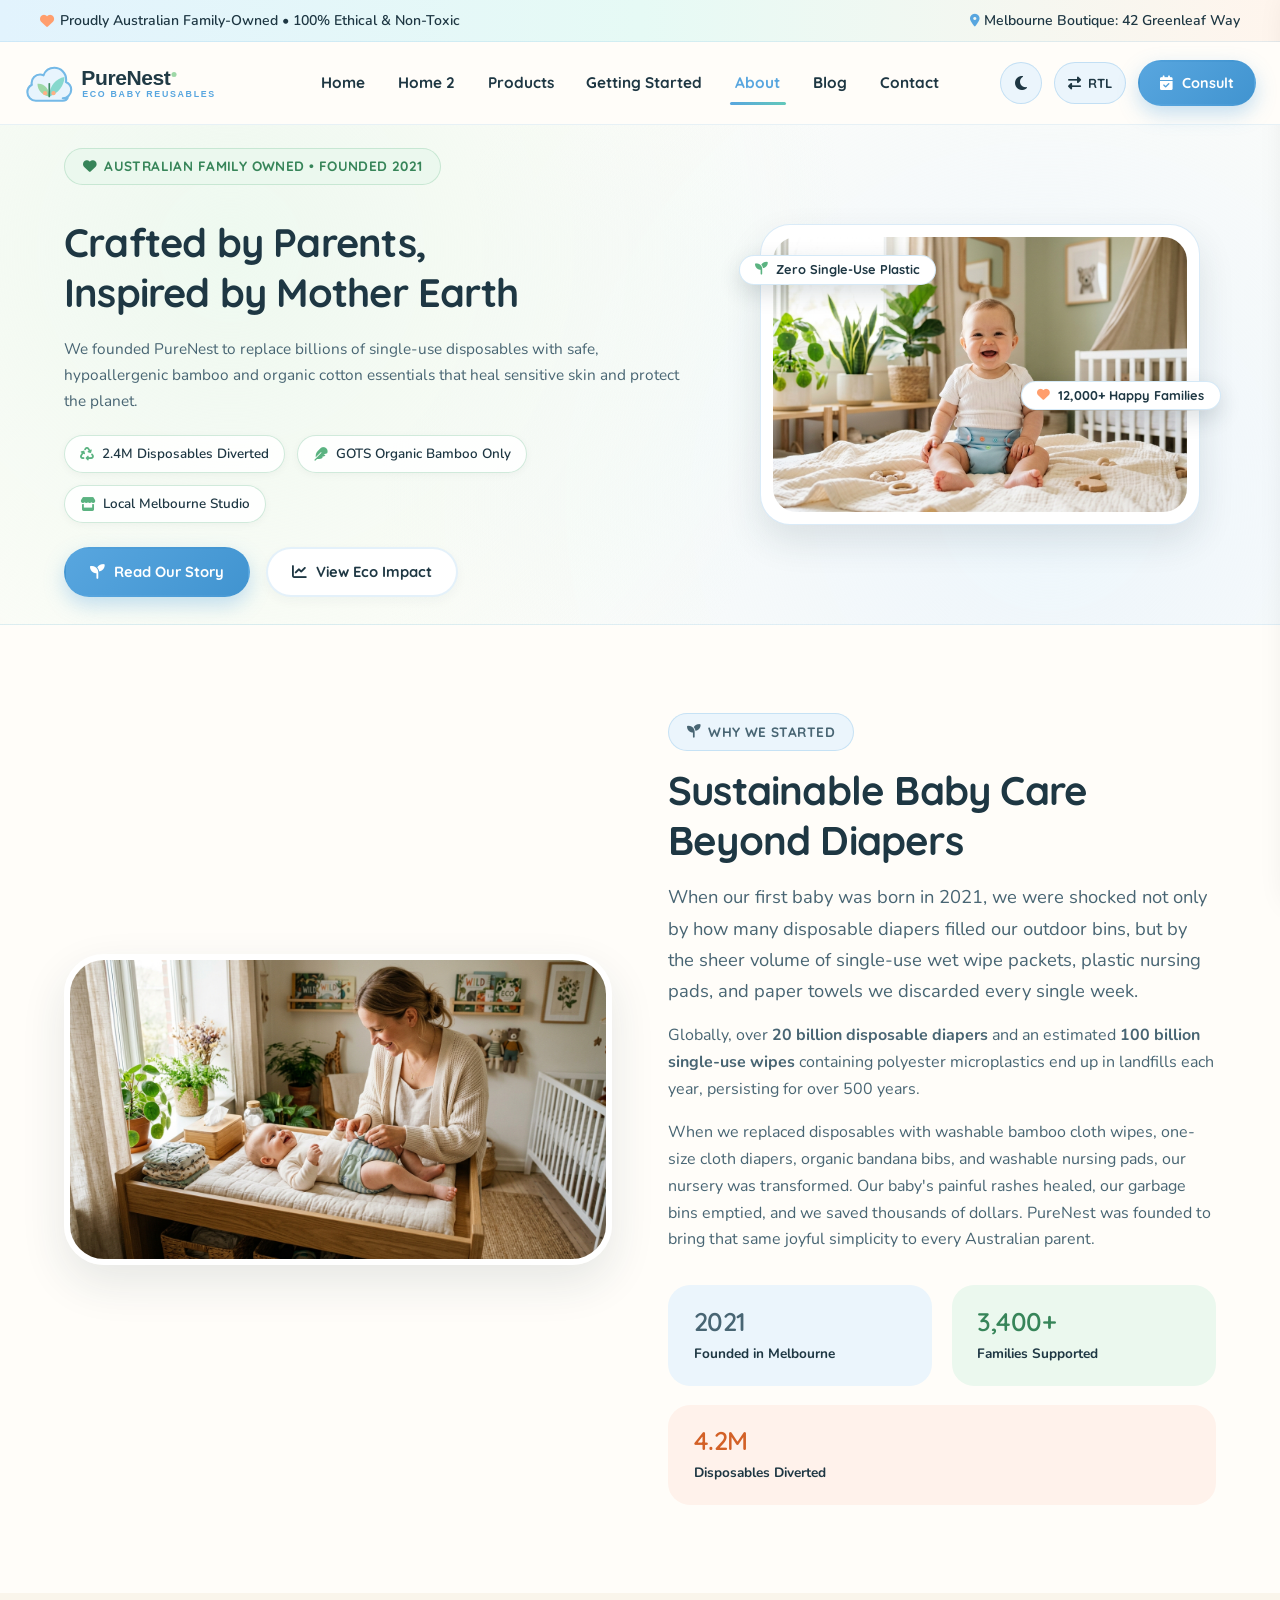
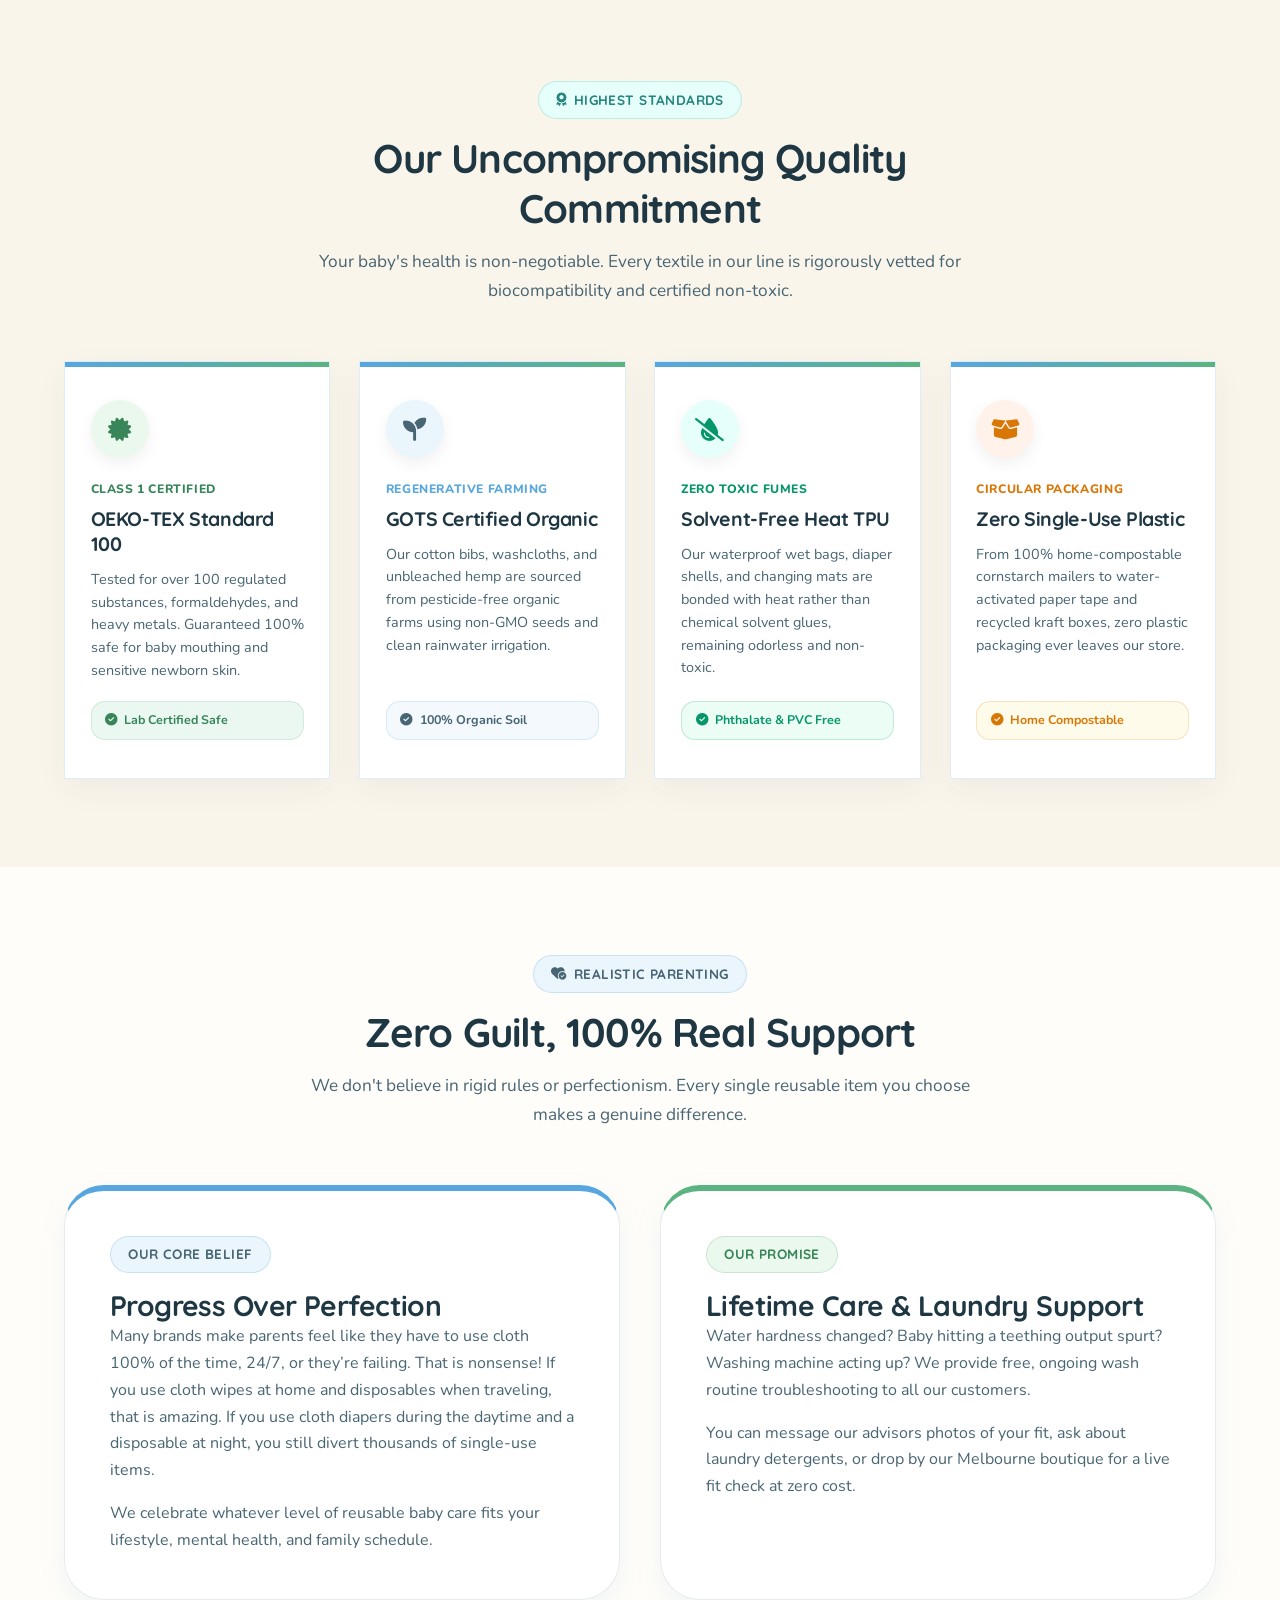
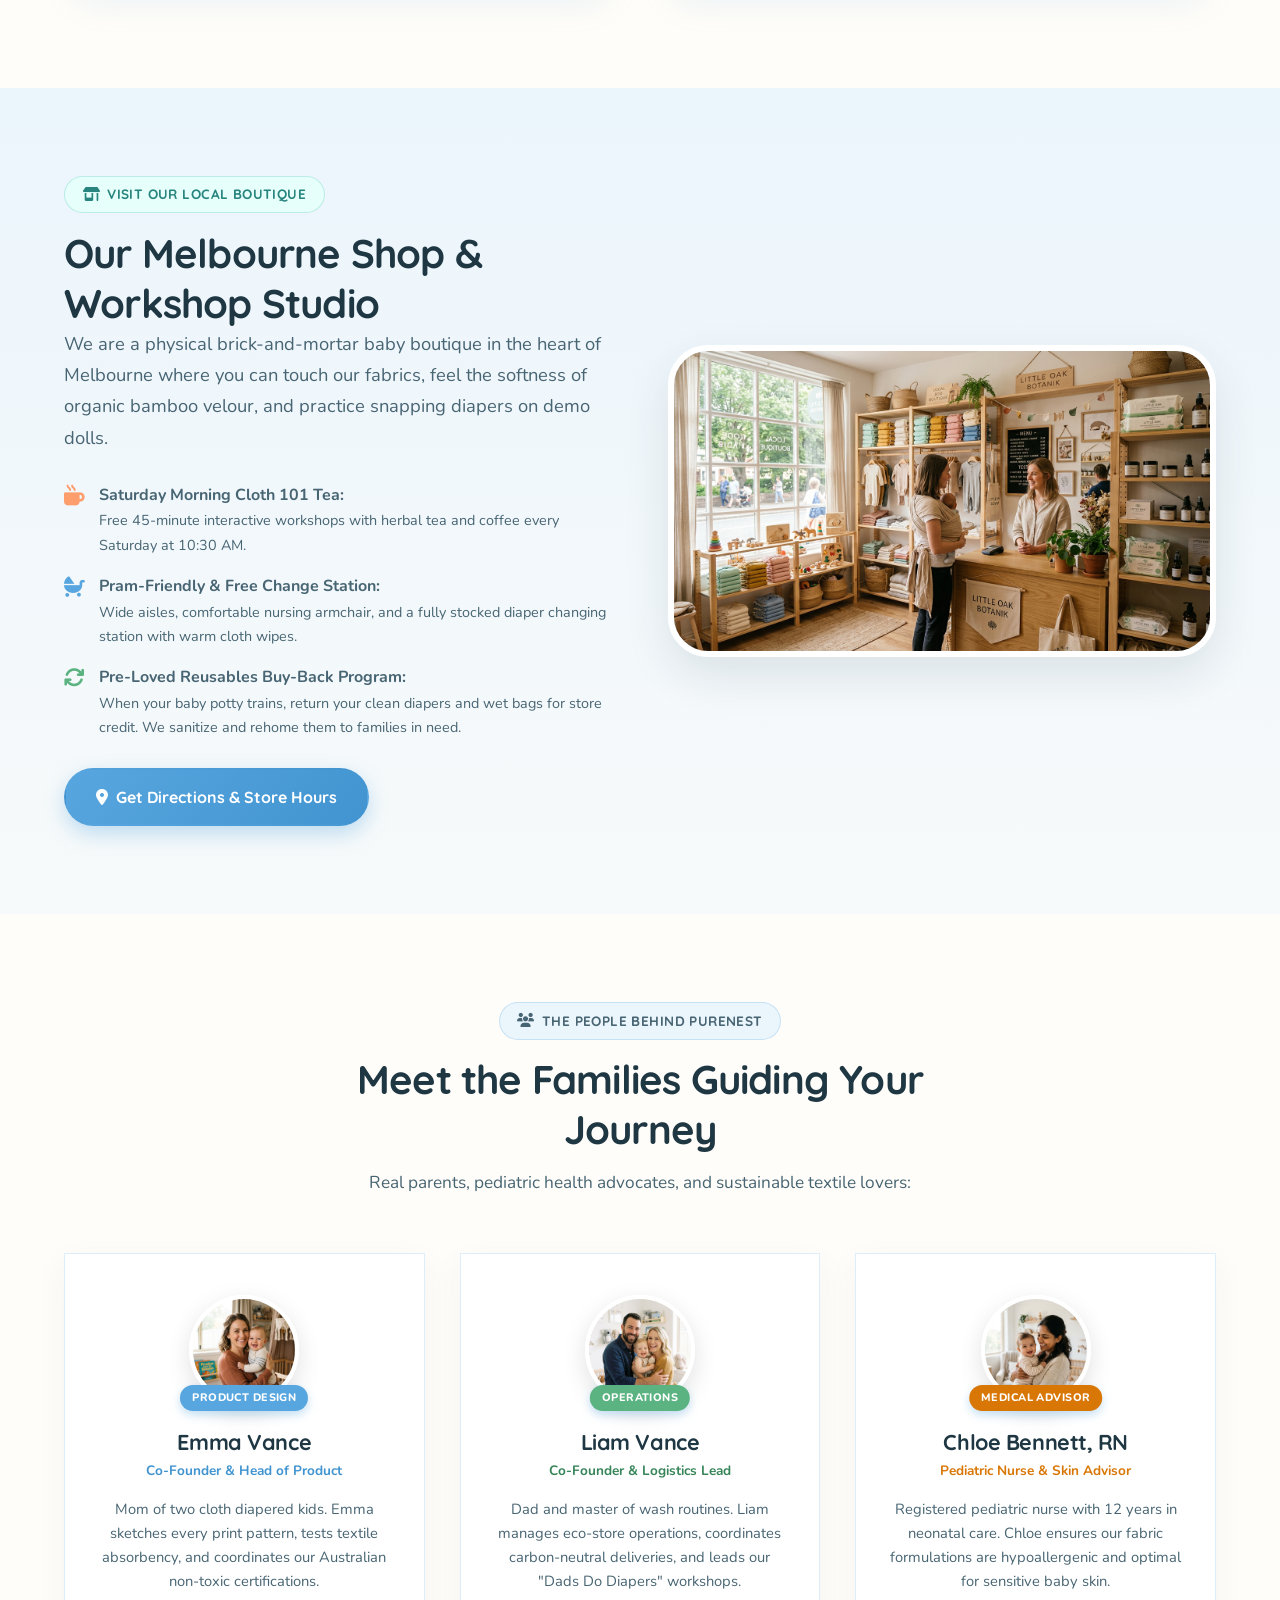
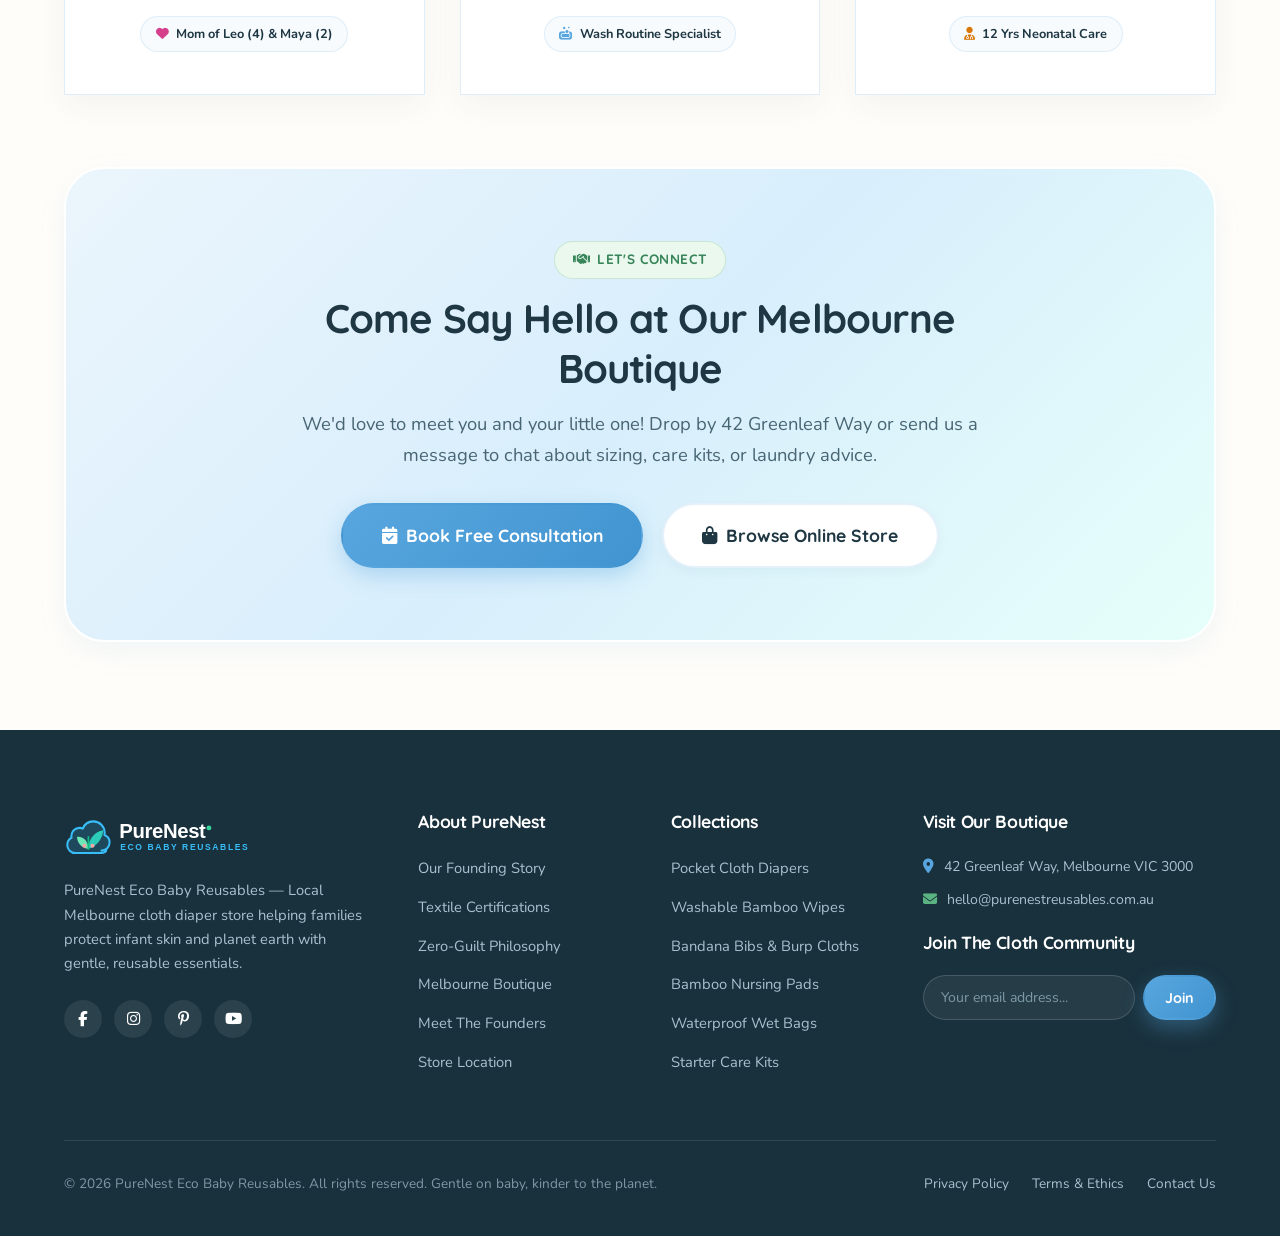
==== about.html @ 65320d26 "first commit" ====
<!DOCTYPE html>
<html lang="en">
<head>
  <meta charset="UTF-8">
  <meta name="viewport" content="width=device-width, initial-scale=1.0">
  <meta name="description" content="About PureNest Eco Baby — Dedicated to making everyday baby care more sustainable through practical reusable products, modern cloth diapers, and compassionate parent support.">
  <title>About Our Mission — PureNest Eco Baby Reusable Products</title>
  <link rel="icon" type="image/svg+xml" href="images/favicon.svg">
  <link rel="icon" type="image/png" sizes="32x32" href="images/favicon.png">
  <link rel="shortcut icon" href="favicon.ico">
  <link rel="apple-touch-icon" href="images/favicon.png">
  <link rel="stylesheet" href="https://cdnjs.cloudflare.com/ajax/libs/font-awesome/6.5.0/css/all.min.css">
  <link rel="stylesheet" href="css/style.css">
</head>
<body>

  <!-- ─── TOP ANNOUNCEMENT BAR ─── -->
  <div class="top-announcement">
    <div class="top-announcement-inner">
      <div class="top-announcement-perks">
        <span><i class="fa-solid fa-heart" style="color: #FF9E6D;"></i> Proudly Australian Family-Owned &bull; 100% Ethical &amp; Non-Toxic</span>
      </div>
      <div class="top-announcement-contact">
        <span><i class="fa-solid fa-location-dot" style="font-size: 0.8rem; color: #58A6DF;"></i> Melbourne Boutique: 42 Greenleaf Way</span>
      </div>
    </div>
  </div>

  <!-- ─── SITE HEADER ─── -->
  <header class="site-header">
    <div class="header-container">
      <a href="index.html" class="header-brand" aria-label="PureNest Eco Baby Home">
        <img src="images/logo.svg" alt="PureNest Eco Baby Reusable Cloth Diapers &amp; Baby Products Logo" class="brand-logo-light">
        <img src="images/logo-dark.svg" alt="PureNest Eco Baby Reusable Cloth Diapers &amp; Baby Products Logo" class="brand-logo-dark">
      </a>

      <!-- Desktop Nav -->
      <nav aria-label="Primary Navigation">
        <ul class="nav-links">
          <li><a href="index.html">Home</a></li>
          <li><a href="home-2.html">Home 2</a></li>
          <li><a href="products.html">Products</a></li>
          <li><a href="getting-started.html">Getting Started</a></li>
          <li><a href="about.html" class="active">About</a></li>
          <li><a href="blog.html">Blog</a></li>
          <li><a href="contact.html">Contact</a></li>
        </ul>
      </nav>

      <!-- Header Actions -->
      <div class="header-actions">
        <button id="themeToggleBtn" class="header-util-btn icon-only theme-toggle-btn" aria-label="Toggle Dark / Light Theme" title="Toggle Theme">
          <i class="fa-solid fa-moon"></i>
        </button>
        <button id="rtlToggleBtn" class="header-util-btn rtl-toggle-btn" aria-label="Toggle RTL / LTR Layout" title="Toggle RTL Layout">
          <i class="fa-solid fa-right-left"></i>
          <span class="rtl-text-label">RTL</span>
        </button>
        <a href="contact.html" class="btn btn-primary btn-sm">
          <i class="fa-solid fa-calendar-check"></i> Consult
        </a>
        <button class="hamburger-btn" id="hamburgerBtn" aria-label="Toggle navigation menu">
          <span></span>
          <span></span>
          <span></span>
        </button>
      </div>
    </div>
  </header>

  <!-- ─── MOBILE DRAWER & OVERLAY ─── -->
  <div class="mobile-nav-overlay" id="mobileNavOverlay"></div>
  <aside class="mobile-nav-drawer" id="mobileNavDrawer" aria-label="Mobile Navigation">
    <div class="mobile-nav-header">
      <img src="images/logo.svg" alt="PureNest Logo" class="brand-logo-light" style="height: 38px;">
      <img src="images/logo-dark.svg" alt="PureNest Logo" class="brand-logo-dark" style="height: 38px;">
      <button id="mobileNavClose" style="background:none; border:none; font-size:1.4rem; color:var(--text-title); cursor:pointer;">
        <i class="fa-solid fa-xmark"></i>
      </button>
    </div>
    <ul class="mobile-nav-links">
      <li><a href="index.html">Home <i class="fa-solid fa-chevron-right"></i></a></li>
      <li><a href="home-2.html">Home 2 <i class="fa-solid fa-chevron-right"></i></a></li>
      <li><a href="products.html">Products <i class="fa-solid fa-chevron-right"></i></a></li>
      <li><a href="getting-started.html">Getting Started <i class="fa-solid fa-chevron-right"></i></a></li>
      <li><a href="about.html" class="active">About <i class="fa-solid fa-chevron-right"></i></a></li>
      <li><a href="blog.html">Blog <i class="fa-solid fa-chevron-right"></i></a></li>
      <li><a href="contact.html">Contact <i class="fa-solid fa-chevron-right"></i></a></li>
    </ul>
    <div class="mobile-nav-footer">
      <div class="mobile-drawer-util-row" style="margin-top:0; padding-top:0; border-top:none; margin-bottom:1rem;">
        <button class="header-util-btn theme-toggle-btn" id="mobileThemeToggleBtn" aria-label="Toggle Dark / Light Theme">
          <i class="fa-solid fa-moon"></i>
          <span>Theme</span>
        </button>
        <button class="header-util-btn rtl-toggle-btn" id="mobileRtlToggleBtn" aria-label="Toggle RTL Mode">
          <i class="fa-solid fa-right-left"></i>
          <span>RTL / LTR</span>
        </button>
      </div>
      <a href="contact.html" class="btn btn-primary" style="width: 100%;">
        <i class="fa-solid fa-calendar-check"></i> Book Free Fit Consult
      </a>
    </div>
  </aside>

  <main>
    <!-- ═════════════════════════════════════════════════════════════════
         SECTION 1: ABOUT HERO (UNIFIED 440PX HEIGHT SYSTEM)
         ═════════════════════════════════════════════════════════════════ -->
    <section class="page-hero-unified" aria-label="About Us Hero">
      <div class="container">
        <div class="hero-grid-2col">

          <div class="hero-content-col">
            <div class="hero-badge">
              <span class="badge-pill badge-sage">
                <i class="fa-solid fa-heart"></i> Australian Family Owned &bull; Founded 2021
              </span>
            </div>

            <h1>
              Crafted by Parents, <br>
              <span class="gradient-text">Inspired by Mother Earth</span>
            </h1>

            <p class="hero-lead">
              We founded PureNest to replace billions of single-use disposables with safe, hypoallergenic bamboo and organic cotton essentials that heal sensitive skin and protect the planet.
            </p>

            <div class="hero-points-chips">
              <span class="hero-point-tag">
                <i class="fa-solid fa-recycle"></i> 2.4M Disposables Diverted
              </span>
              <span class="hero-point-tag">
                <i class="fa-solid fa-feather"></i> GOTS Organic Bamboo Only
              </span>
              <span class="hero-point-tag">
                <i class="fa-solid fa-store"></i> Local Melbourne Studio
              </span>
            </div>

            <div class="hero-buttons-wrap">
              <a href="#story-mission" class="btn btn-primary">
                <i class="fa-solid fa-seedling"></i> Read Our Story
              </a>
              <a href="#impact-metrics" class="btn btn-secondary">
                <i class="fa-solid fa-chart-line"></i> View Eco Impact
              </a>
            </div>
          </div>

          <!-- Hero Visual with Hotspots -->
          <div class="hero-visual-col">
            <div class="visual-card-wrap">
              <img src="images/hero_baby.jpg"
                alt="PureNest Family Baby in Certified Organic Cloth Diaper">

              <!-- Hotspot 1 -->
              <div class="story-hotspot hotspot-1">
                <i class="fa-solid fa-seedling" style="color:var(--pastel-green);"></i>
                <span>Zero Single-Use Plastic</span>
              </div>

              <!-- Hotspot 2 -->
              <div class="story-hotspot hotspot-2">
                <i class="fa-solid fa-heart" style="color:var(--warm-peach);"></i>
                <span>12,000+ Happy Families</span>
              </div>
            </div>
          </div>

        </div>
      </div>
    </section>

    <!-- ═════════════════════════════════════════════════════════════════
         SECTION 2: OUR STORY & THE DISPOSABLE WASTE CRISIS
         ═════════════════════════════════════════════════════════════════ -->
    <section class="section section-cream" id="story-mission" aria-label="Our Story and Mission">
      <div class="container">
        <div class="anatomy-showcase">
          <div class="anatomy-image-box">
            <img src="images/mother_changing_baby.jpg" alt="Mother changing smiling baby in nursery with purenest cloth diaper and bamboo wipes">
          </div>

          <div>
            <span class="badge-pill badge-sky">
              <i class="fa-solid fa-seedling"></i> Why We Started
            </span>
            <h2>Sustainable Baby Care Beyond Diapers</h2>
            <p class="text-lead" style="margin-top: 1rem;">
              When our first baby was born in 2021, we were shocked not only by how many disposable diapers filled our outdoor bins, but by the sheer volume of single-use wet wipe packets, plastic nursing pads, and paper towels we discarded every single week.
            </p>
            <p>
              Globally, over <strong>20 billion disposable diapers</strong> and an estimated <strong>100 billion single-use wipes</strong> containing polyester microplastics end up in landfills each year, persisting for over 500 years.
            </p>
            <p>
              When we replaced disposables with washable bamboo cloth wipes, one-size cloth diapers, organic bandana bibs, and washable nursing pads, our nursery was transformed. Our baby's painful rashes healed, our garbage bins emptied, and we saved thousands of dollars. PureNest was founded to bring that same joyful simplicity to every Australian parent.
            </p>

            <div style="display:flex; gap:1.2rem; margin-top:2rem; flex-wrap:wrap;">
              <div style="background:var(--sky-blue-light); border-radius:var(--radius-md); padding:1.2rem 1.6rem; flex:1; min-width:180px;">
                <h4 style="color:var(--sky-blue-deep); font-size:1.6rem; margin-bottom:0.2rem;">2021</h4>
                <span style="font-size:0.85rem; color:var(--text-title); font-weight:700;">Founded in Melbourne</span>
              </div>
              <div style="background:var(--pastel-green-light); border-radius:var(--radius-md); padding:1.2rem 1.6rem; flex:1; min-width:180px;">
                <h4 style="color:var(--pastel-green-dark); font-size:1.6rem; margin-bottom:0.2rem;">3,400+</h4>
                <span style="font-size:0.85rem; color:var(--text-title); font-weight:700;">Families Supported</span>
              </div>
              <div style="background:var(--warm-peach-light); border-radius:var(--radius-md); padding:1.2rem 1.6rem; flex:1; min-width:180px;">
                <h4 style="color:#D36127; font-size:1.6rem; margin-bottom:0.2rem;">4.2M</h4>
                <span style="font-size:0.85rem; color:var(--text-title); font-weight:700;">Disposables Diverted</span>
              </div>
            </div>
          </div>
        </div>
      </div>
    </section>

    <!-- ═════════════════════════════════════════════════════════════════
         SECTION 3: ETHICAL QUALITY & SAFETY STANDARDS
         ═════════════════════════════════════════════════════════════════ -->
    <section class="section section-warm" id="quality-standards" aria-label="Quality Standards">
      <div class="container">
        <div class="section-header">
          <span class="badge-pill badge-mint">
            <i class="fa-solid fa-award"></i> Highest Standards
          </span>
          <h2>Our Uncompromising Quality Commitment</h2>
          <p>
            Your baby's health is non-negotiable. Every textile in our line is rigorously vetted for biocompatibility and certified non-toxic.
          </p>
        </div>

        <div class="about-standards-grid">
          <!-- Standard 1 -->
          <div class="standard-spec-card">
            <div class="spec-seal-disc" style="background:var(--pastel-green-light); color:var(--pastel-green-dark);">
              <i class="fa-solid fa-certificate"></i>
            </div>
            <span class="spec-tag-label" style="color:var(--pastel-green-dark);">Class 1 Certified</span>
            <h3>OEKO-TEX Standard 100</h3>
            <p>
              Tested for over 100 regulated substances, formaldehydes, and heavy metals. Guaranteed 100% safe for baby mouthing and sensitive newborn skin.
            </p>
            <div class="spec-verified-chip" style="color:var(--pastel-green-dark); background:#EBF8F2; border-color:rgba(91, 179, 129, 0.2);">
              <i class="fa-solid fa-circle-check"></i> Lab Certified Safe
            </div>
          </div>

          <!-- Standard 2 -->
          <div class="standard-spec-card">
            <div class="spec-seal-disc" style="background:var(--sky-blue-light); color:var(--sky-blue-deep);">
              <i class="fa-solid fa-seedling"></i>
            </div>
            <span class="spec-tag-label" style="color:var(--sky-blue);">Regenerative Farming</span>
            <h3>GOTS Certified Organic</h3>
            <p>
              Our cotton bibs, washcloths, and unbleached hemp are sourced from pesticide-free organic farms using non-GMO seeds and clean rainwater irrigation.
            </p>
            <div class="spec-verified-chip">
              <i class="fa-solid fa-circle-check"></i> 100% Organic Soil
            </div>
          </div>

          <!-- Standard 3 -->
          <div class="standard-spec-card">
            <div class="spec-seal-disc" style="background:#E6FFFA; color:#059669;">
              <i class="fa-solid fa-droplet-slash"></i>
            </div>
            <span class="spec-tag-label" style="color:#059669;">Zero Toxic Fumes</span>
            <h3>Solvent-Free Heat TPU</h3>
            <p>
              Our waterproof wet bags, diaper shells, and changing mats are bonded with heat rather than chemical solvent glues, remaining odorless and non-toxic.
            </p>
            <div class="spec-verified-chip" style="color:#059669; background:#ECFDF5; border-color:rgba(5, 150, 105, 0.2);">
              <i class="fa-solid fa-circle-check"></i> Phthalate &amp; PVC Free
            </div>
          </div>

          <!-- Standard 4 -->
          <div class="standard-spec-card">
            <div class="spec-seal-disc" style="background:var(--warm-peach-light); color:#D97706;">
              <i class="fa-solid fa-box-open"></i>
            </div>
            <span class="spec-tag-label" style="color:#D97706;">Circular Packaging</span>
            <h3>Zero Single-Use Plastic</h3>
            <p>
              From 100% home-compostable cornstarch mailers to water-activated paper tape and recycled kraft boxes, zero plastic packaging ever leaves our store.
            </p>
            <div class="spec-verified-chip" style="color:#D97706; background:#FFFBEB; border-color:rgba(217, 119, 6, 0.2);">
              <i class="fa-solid fa-circle-check"></i> Home Compostable
            </div>
          </div>
        </div>
      </div>
    </section>

    <!-- ═════════════════════════════════════════════════════════════════
         SECTION 4: PARENT-FOCUSED PHILOSOPHY (ZERO GUILT)
         ═════════════════════════════════════════════════════════════════ -->
    <section class="section section-cream" id="philosophy" aria-label="Parent-Focused Philosophy">
      <div class="container">
        <div class="section-header">
          <span class="badge-pill badge-sky">
            <i class="fa-solid fa-heart-circle-check"></i> Realistic Parenting
          </span>
          <h2>Zero Guilt, 100% Real Support</h2>
          <p>
            We don't believe in rigid rules or perfectionism. Every single reusable item you choose makes a genuine difference.
          </p>
        </div>

        <div class="benefits-split-grid">
          <div class="benefit-group-card baby-card">
            <span class="badge-pill badge-sky">Our Core Belief</span>
            <h3>Progress Over Perfection</h3>
            <p>
              Many brands make parents feel like they have to use cloth 100% of the time, 24/7, or they’re failing. That is nonsense! If you use cloth wipes at home and disposables when traveling, that is amazing. If you use cloth diapers during the daytime and a disposable at night, you still divert thousands of single-use items.
            </p>
            <p style="margin-top:1rem;">
              We celebrate whatever level of reusable baby care fits your lifestyle, mental health, and family schedule.
            </p>
          </div>

          <div class="benefit-group-card parent-card">
            <span class="badge-pill badge-sage">Our Promise</span>
            <h3>Lifetime Care &amp; Laundry Support</h3>
            <p>
              Water hardness changed? Baby hitting a teething output spurt? Washing machine acting up? We provide free, ongoing wash routine troubleshooting to all our customers.
            </p>
            <p style="margin-top:1rem;">
              You can message our advisors photos of your fit, ask about laundry detergents, or drop by our Melbourne boutique for a live fit check at zero cost.
            </p>
          </div>
        </div>
      </div>
    </section>

    <!-- ═════════════════════════════════════════════════════════════════
         SECTION 5: PHYSICAL BOUTIQUE & COMMUNITY ROOTS
         ═════════════════════════════════════════════════════════════════ -->
    <section class="section section-sky" id="community-roots" aria-label="Local Melbourne Boutique">
      <div class="container">
        <div class="anatomy-showcase">
          <div>
            <span class="badge-pill badge-mint">
              <i class="fa-solid fa-shop"></i> Visit Our Local Boutique
            </span>
            <h2>Our Melbourne Shop &amp; Workshop Studio</h2>
            <p class="text-lead">
              We are a physical brick-and-mortar baby boutique in the heart of Melbourne where you can touch our fabrics, feel the softness of organic bamboo velour, and practice snapping diapers on demo dolls.
            </p>
            
            <div style="margin:1.8rem 0; display:flex; flex-direction:column; gap:1rem;">
              <div style="display:flex; align-items:flex-start; gap:0.9rem;">
                <i class="fa-solid fa-mug-hot" style="color:var(--warm-peach); font-size:1.3rem; margin-top:3px;"></i>
                <div>
                  <strong>Saturday Morning Cloth 101 Tea:</strong>
                  <p style="font-size:0.9rem; margin:0;">Free 45-minute interactive workshops with herbal tea and coffee every Saturday at 10:30 AM.</p>
                </div>
              </div>
              <div style="display:flex; align-items:flex-start; gap:0.9rem;">
                <i class="fa-solid fa-baby-carriage" style="color:var(--sky-blue); font-size:1.3rem; margin-top:3px;"></i>
                <div>
                  <strong>Pram-Friendly &amp; Free Change Station:</strong>
                  <p style="font-size:0.9rem; margin:0;">Wide aisles, comfortable nursing armchair, and a fully stocked diaper changing station with warm cloth wipes.</p>
                </div>
              </div>
              <div style="display:flex; align-items:flex-start; gap:0.9rem;">
                <i class="fa-solid fa-arrows-rotate" style="color:var(--pastel-green); font-size:1.3rem; margin-top:3px;"></i>
                <div>
                  <strong>Pre-Loved Reusables Buy-Back Program:</strong>
                  <p style="font-size:0.9rem; margin:0;">When your baby potty trains, return your clean diapers and wet bags for store credit. We sanitize and rehome them to families in need.</p>
                </div>
              </div>
            </div>

            <a href="contact.html" class="btn btn-primary">
              <i class="fa-solid fa-location-dot"></i> Get Directions &amp; Store Hours
            </a>
          </div>

          <div class="anatomy-image-box">
            <img src="images/store_boutique.jpg" alt="PureNest eco-friendly baby boutique storefront interior with wooden shelves and welcoming staff">
          </div>
        </div>
      </div>
    </section>

    <!-- ═════════════════════════════════════════════════════════════════
         SECTION 6: MEET THE TEAM
         ═════════════════════════════════════════════════════════════════ -->
    <section class="section section-cream" id="team" aria-label="Meet The Team">
      <div class="container">
        <div class="section-header">
          <span class="badge-pill badge-sky">
            <i class="fa-solid fa-users"></i> The People Behind PureNest
          </span>
          <h2>Meet the Families Guiding Your Journey</h2>
          <p>
            Real parents, pediatric health advocates, and sustainable textile lovers:
          </p>
        </div>

        <div class="about-team-grid">
          <!-- Person 1 -->
          <div class="team-profile-card">
            <div class="team-avatar-wrapper">
              <img src="images/avatar_sarah.jpg" alt="Emma Vance - Co-Founder &amp; Head of Product Design" class="team-avatar-img">
              <span class="team-role-pill">Product Design</span>
            </div>
            <h3>Emma Vance</h3>
            <span class="team-designation">Co-Founder &amp; Head of Product</span>
            <p>
              Mom of two cloth diapered kids. Emma sketches every print pattern, tests textile absorbency, and coordinates our Australian non-toxic certifications.
            </p>
            <div class="team-parent-tag">
              <i class="fa-solid fa-heart" style="color:#D53F8C;"></i> Mom of Leo (4) &amp; Maya (2)
            </div>
          </div>

          <!-- Person 2 -->
          <div class="team-profile-card">
            <div class="team-avatar-wrapper">
              <img src="images/avatar_david_rachel.jpg" alt="Liam Vance - Co-Founder &amp; Operations" class="team-avatar-img">
              <span class="team-role-pill" style="background:var(--pastel-green);">Operations</span>
            </div>
            <h3>Liam Vance</h3>
            <span class="team-designation" style="color:var(--pastel-green-dark);">Co-Founder &amp; Logistics Lead</span>
            <p>
              Dad and master of wash routines. Liam manages eco-store operations, coordinates carbon-neutral deliveries, and leads our "Dads Do Diapers" workshops.
            </p>
            <div class="team-parent-tag">
              <i class="fa-solid fa-soap" style="color:var(--sky-blue);"></i> Wash Routine Specialist
            </div>
          </div>

          <!-- Person 3 -->
          <div class="team-profile-card">
            <div class="team-avatar-wrapper">
              <img src="images/avatar_priya.jpg" alt="Chloe Bennett, RN - Pediatric Nurse &amp; Skin Health Advisor" class="team-avatar-img">
              <span class="team-role-pill" style="background:#D97706;">Medical Advisor</span>
            </div>
            <h3>Chloe Bennett, RN</h3>
            <span class="team-designation" style="color:#D97706;">Pediatric Nurse &amp; Skin Advisor</span>
            <p>
              Registered pediatric nurse with 12 years in neonatal care. Chloe ensures our fabric formulations are hypoallergenic and optimal for sensitive baby skin.
            </p>
            <div class="team-parent-tag">
              <i class="fa-solid fa-user-doctor" style="color:#D97706;"></i> 12 Yrs Neonatal Care
            </div>
          </div>
        </div>

        <!-- Section 7: Final CTA -->
        <div class="cta-banner" style="margin-top: 4.5rem;">
          <div class="cta-banner-content">
            <span class="badge-pill badge-sage">
              <i class="fa-solid fa-handshake"></i> Let's Connect
            </span>
            <h2>Come Say Hello at Our Melbourne Boutique</h2>
            <p>
              We'd love to meet you and your little one! Drop by 42 Greenleaf Way or send us a message to chat about sizing, care kits, or laundry advice.
            </p>
            <div class="cta-banner-actions">
              <a href="contact.html" class="btn btn-primary btn-lg">
                <i class="fa-solid fa-calendar-check"></i> Book Free Consultation
              </a>
              <a href="products.html" class="btn btn-secondary btn-lg">
                <i class="fa-solid fa-bag-shopping"></i> Browse Online Store
              </a>
            </div>
          </div>
        </div>

      </div>
    </section>
  </main>

  <!-- ─── FOOTER ─── -->
  <footer class="site-footer">
    <div class="container">
      <div class="footer-grid">
        <div class="footer-col footer-brand-bio">
          <a href="index.html">
            <img src="images/logo-dark.svg" alt="PureNest Logo" style="height: 44px;">
          </a>
          <p>
            PureNest Eco Baby Reusables — Local Melbourne cloth diaper store helping families protect infant skin and planet earth with gentle, reusable essentials.
          </p>
          <div class="footer-social-links">
            <a href="#" class="social-circle" aria-label="Facebook"><i class="fa-brands fa-facebook-f"></i></a>
            <a href="#" class="social-circle" aria-label="Instagram"><i class="fa-brands fa-instagram"></i></a>
            <a href="#" class="social-circle" aria-label="Pinterest"><i class="fa-brands fa-pinterest-p"></i></a>
            <a href="#" class="social-circle" aria-label="YouTube"><i class="fa-brands fa-youtube"></i></a>
          </div>
        </div>

        <div class="footer-col">
          <h5>About PureNest</h5>
          <ul class="footer-links-list">
            <li><a href="about.html#story-mission">Our Founding Story</a></li>
            <li><a href="about.html#quality-standards">Textile Certifications</a></li>
            <li><a href="about.html#philosophy">Zero-Guilt Philosophy</a></li>
            <li><a href="about.html#community-roots">Melbourne Boutique</a></li>
            <li><a href="about.html#team">Meet The Founders</a></li>
            <li><a href="contact.html">Store Location</a></li>
          </ul>
        </div>

        <div class="footer-col">
          <h5>Collections</h5>
          <ul class="footer-links-list">
            <li><a href="products.html?category=cloth-diapers">Pocket Cloth Diapers</a></li>
            <li><a href="products.html?category=wipes">Washable Bamboo Wipes</a></li>
            <li><a href="products.html?category=feeding">Bandana Bibs &amp; Burp Cloths</a></li>
            <li><a href="products.html?category=care">Bamboo Nursing Pads</a></li>
            <li><a href="products.html?category=accessories">Waterproof Wet Bags</a></li>
            <li><a href="products.html?category=bundles">Starter Care Kits</a></li>
          </ul>
        </div>

        <div class="footer-col footer-newsletter-box">
          <h5>Visit Our Boutique</h5>
          <p style="font-size: 0.88rem; margin-bottom: 0.6rem;">
            <i class="fa-solid fa-location-dot" style="color:var(--sky-blue); margin-right:6px;"></i>
            42 Greenleaf Way, Melbourne VIC 3000
          </p>
          <p style="font-size: 0.88rem; margin-bottom: 1.2rem;">
            <i class="fa-solid fa-envelope" style="color:var(--pastel-green); margin-right:6px;"></i>
            hello@purenestreusables.com.au
          </p>
          <h5>Join The Cloth Community</h5>
          <form class="footer-subscribe-form">
            <input type="email" placeholder="Your email address..." required>
            <button type="submit" class="btn btn-primary btn-sm">Join</button>
          </form>
        </div>
      </div>

      <div class="footer-bottom-bar">
        <span>&copy; 2026 PureNest Eco Baby Reusables. All rights reserved. Gentle on baby, kinder to the planet.</span>
        <div>
          <a href="#">Privacy Policy</a>
          <a href="#">Terms &amp; Ethics</a>
          <a href="#">Contact Us</a>
        </div>
      </div>
    </div>
  </footer>

  <button id="backToTopBtn" class="back-to-top-btn" aria-label="Back to top">
    <i class="fa-solid fa-chevron-up"></i>
  </button>

  <script src="js/main.js"></script>
</body>
</html>
---- css/style.css ----
/* ==========================================================================
   PURENEST ECO BABY REUSABLES - MASTER STYLESHEET
   Design System: Soft Pastel, Rounded Organic Cards, Cloud Motifs & Eco Living
   ========================================================================== */

@import url('https://fonts.googleapis.com/css2?family=DM+Serif+Display:ital@0;1&family=Nunito:ital,wght@0,300;0,400;0,500;0,600;0,700;0,800;1,400&family=Quicksand:wght@500;600;700;800&display=swap');

/* ─── CSS Variables & Design Tokens ─── */
:root {
  /* Pastel & Brand Colors */
  --sky-blue: #58A6DF;
  --sky-blue-hover: #4194D0;
  --sky-blue-light: #EBF5FC;
  --sky-blue-subtle: #F3F9FE;
  
  --aqua: #38B2AC;
  --aqua-light: #E6FFFA;
  --aqua-mint: #62C8BA;
  
  --pastel-green: #5BB381;
  --pastel-green-light: #EBF8EE;
  --pastel-green-dark: #378559;
  
  --cream: #FFFDF9;
  --cream-warm: #FAF5EB;
  --cream-surface: #FFFFFF;
  --cream-border: #E8ECEE;
  
  --warm-peach: #FF9E6D;
  --warm-peach-light: #FFF2EB;
  --warm-honey: #F4B942;
  --warm-honey-light: #FEF7E6;
  
  /* Text & Contrast */
  --text-title: #1E3743;
  --text-body: #486573;
  --text-muted: #7E99A6;
  --text-inverse: #FFFFFF;
  
  /* Borders & Shadows */
  --border-light: rgba(88, 166, 223, 0.16);
  --border-focus: #58A6DF;
  --shadow-sm: 0 4px 12px rgba(32, 58, 69, 0.04);
  --shadow-md: 0 10px 28px rgba(88, 166, 223, 0.09);
  --shadow-lg: 0 18px 45px rgba(30, 55, 67, 0.11);
  --shadow-hover: 0 20px 40px rgba(88, 166, 223, 0.16);
  
  /* Radii */
  --radius-xs: 8px;
  --radius-sm: 14px;
  --radius-md: 22px;
  --radius-lg: 30px;
  --radius-xl: 40px;
  --radius-pill: 9999px;
  
  /* Typography */
  --font-serif: 'DM Serif Display', Georgia, serif;
  --font-heading: 'Quicksand', -apple-system, BlinkMacSystemFont, sans-serif;
  --font-body: 'Nunito', -apple-system, BlinkMacSystemFont, sans-serif;
  
  /* Transitions */
  --transition-fast: 0.2s cubic-bezier(0.2, 0.8, 0.2, 1);
  --transition-base: 0.3s cubic-bezier(0.25, 0.8, 0.25, 1);
  --transition-slow: 0.5s cubic-bezier(0.16, 1, 0.3, 1);
  
  /* Layout */
  --container-max: 1200px;
  --container-padding: 1.5rem;
  --header-height: 82px;
}

/* ─── Global Reset & Base ─── */
*, *::before, *::after {
  box-sizing: border-box;
  margin: 0;
  padding: 0;
}

html {
  font-size: 16px;
  scroll-behavior: smooth;
  scroll-padding-top: calc(var(--header-height) + 1.5rem);
  overflow-x: clip;
  max-width: 100%;
}

body {
  font-family: var(--font-body);
  background-color: var(--cream);
  color: var(--text-body);
  line-height: 1.68;
  -webkit-font-smoothing: antialiased;
  -moz-osx-font-smoothing: grayscale;
  overflow-x: clip;
  max-width: 100%;
  position: relative;
  width: 100%;
}

img, svg {
  display: block;
  max-width: 100%;
  height: auto;
}

a {
  color: var(--sky-blue);
  text-decoration: none;
  transition: color var(--transition-fast);
}

a:hover {
  color: var(--sky-blue-hover);
}

button, input, select, textarea {
  font-family: inherit;
  font-size: inherit;
  outline: none;
}

/* ─── Typography Defaults ─── */
h1, h2, h3, h4, h5, h6 {
  font-family: var(--font-heading);
  color: var(--text-title);
  font-weight: 700;
  line-height: 1.25;
  letter-spacing: -0.02em;
}

h1 { font-size: clamp(2.2rem, 4.5vw, 3.4rem); }
h2 { font-size: clamp(1.8rem, 3.2vw, 2.5rem); }
h3 { font-size: clamp(1.35rem, 2.2vw, 1.8rem); }
h4 { font-size: 1.25rem; font-weight: 600; }
h5 { font-size: 1.05rem; font-weight: 600; }
h6 { font-size: 0.92rem; font-weight: 600; text-transform: uppercase; letter-spacing: 0.05em; }

p {
  margin-bottom: 1rem;
}

p:last-child {
  margin-bottom: 0;
}

.text-lead {
  font-size: 1.15rem;
  color: var(--text-body);
  line-height: 1.7;
}

.text-center { text-align: center; }
.text-left { text-align: left; }
.text-right { text-align: right; }

/* ─── Container & Section Layout ─── */
.container {
  width: 100%;
  max-width: var(--container-max);
  margin-left: auto;
  margin-right: auto;
  padding-left: var(--container-padding);
  padding-right: var(--container-padding);
}

.section {
  position: relative;
  padding: 5.5rem 0;
}

.section-sm {
  padding: 3.5rem 0;
}

.section-cream {
  background-color: var(--cream);
}

.section-warm {
  background-color: var(--cream-warm);
}

.section-sky {
  background: linear-gradient(180deg, var(--sky-blue-light) 0%, rgba(235, 245, 252, 0.4) 100%);
}

.section-mint {
  background: linear-gradient(180deg, var(--aqua-light) 0%, var(--cream) 100%);
}

.section-sage {
  background: linear-gradient(180deg, var(--pastel-green-light) 0%, var(--cream-warm) 100%);
}

/* Section Header Titles */
.section-header {
  max-width: 680px;
  margin: 0 auto 3.5rem;
  text-align: center;
}

.section-header.left-aligned {
  margin-left: 0;
  text-align: left;
}

.badge-pill {
  display: inline-flex;
  align-items: center;
  gap: 0.45rem;
  padding: 0.4rem 1.1rem;
  border-radius: var(--radius-pill);
  font-family: var(--font-heading);
  font-weight: 700;
  font-size: 0.85rem;
  letter-spacing: 0.03em;
  text-transform: uppercase;
  margin-bottom: 0.9rem;
}

.badge-sky {
  background: var(--sky-blue-light);
  color: var(--sky-blue-deep);
  border: 1px solid rgba(88, 166, 223, 0.25);
}

.badge-mint {
  background: var(--aqua-light);
  color: #28847E;
  border: 1px solid rgba(56, 178, 172, 0.25);
}

.badge-sage {
  background: var(--pastel-green-light);
  color: var(--pastel-green-dark);
  border: 1px solid rgba(91, 179, 129, 0.25);
}

.badge-peach {
  background: var(--warm-peach-light);
  color: #D36127;
  border: 1px solid rgba(255, 158, 109, 0.25);
}

.section-header h2 {
  margin-bottom: 0.85rem;
}

.section-header p {
  color: var(--text-body);
  font-size: 1.08rem;
}

/* ─── Buttons ─── */
.btn {
  display: inline-flex;
  align-items: center;
  justify-content: center;
  gap: 0.55rem;
  padding: 0.85rem 1.85rem;
  border-radius: var(--radius-pill);
  font-family: var(--font-heading);
  font-weight: 700;
  font-size: 1rem;
  cursor: pointer;
  border: 2px solid transparent;
  transition: all var(--transition-base);
  text-decoration: none;
  white-space: nowrap;
  max-width: 100%;
}

.btn-primary {
  background: linear-gradient(135deg, var(--sky-blue) 0%, #4194D0 100%);
  color: #ffffff !important;
  box-shadow: 0 8px 20px rgba(88, 166, 223, 0.35);
}

.btn-primary:hover {
  background: linear-gradient(135deg, #4194D0 0%, #2F7DB7 100%);
  transform: translateY(-2px);
  box-shadow: 0 12px 26px rgba(88, 166, 223, 0.45);
}

.btn-secondary {
  background: #ffffff;
  color: var(--text-title) !important;
  border-color: var(--border-light);
  box-shadow: var(--shadow-sm);
}

.btn-secondary:hover {
  background: var(--sky-blue-light);
  border-color: var(--sky-blue);
  color: var(--sky-blue-deep) !important;
  transform: translateY(-2px);
}

.btn-mint {
  background: linear-gradient(135deg, var(--aqua-mint) 0%, var(--aqua) 100%);
  color: #ffffff !important;
  box-shadow: 0 8px 20px rgba(56, 178, 172, 0.3);
}

.btn-mint:hover {
  background: linear-gradient(135deg, var(--aqua) 0%, #28847E 100%);
  transform: translateY(-2px);
  box-shadow: 0 12px 26px rgba(56, 178, 172, 0.4);
}

.btn-peach {
  background: linear-gradient(135deg, #FFA97A 0%, var(--warm-peach) 100%);
  color: #ffffff !important;
  box-shadow: 0 8px 20px rgba(255, 158, 109, 0.3);
}

.btn-peach:hover {
  background: linear-gradient(135deg, var(--warm-peach) 0%, #E87A42 100%);
  transform: translateY(-2px);
  box-shadow: 0 12px 26px rgba(255, 158, 109, 0.4);
}

.btn-outline {
  background: transparent;
  color: var(--sky-blue) !important;
  border-color: var(--sky-blue);
}

.btn-outline:hover {
  background: var(--sky-blue);
  color: #ffffff !important;
}

.btn-sm {
  padding: 0.55rem 1.25rem;
  font-size: 0.9rem;
}

.btn-lg {
  padding: 1rem 2.4rem;
  font-size: 1.1rem;
}

/* ─── Top Bar & Header ─── */
.top-announcement {
  background: linear-gradient(90deg, #E2F3FD 0%, #E6FAF5 50%, #FFF5ED 100%);
  padding: 0.55rem var(--container-padding);
  font-size: 0.88rem;
  font-weight: 600;
  color: var(--text-title);
  border-bottom: 1px solid rgba(88, 166, 223, 0.15);
}

.top-announcement-inner {
  display: flex;
  align-items: center;
  justify-content: space-between;
  max-width: var(--container-max);
  margin: 0 auto;
}

.top-announcement-perks {
  display: flex;
  align-items: center;
  gap: 1.5rem;
}

.top-announcement-perks span {
  display: inline-flex;
  align-items: center;
  gap: 0.4rem;
}

.top-announcement-contact {
  display: flex;
  align-items: center;
  gap: 1rem;
}

.top-announcement-contact a {
  color: var(--text-title);
  font-weight: 700;
}

/* Main Site Header */
.site-header {
  position: -webkit-sticky;
  position: sticky;
  top: 0;
  z-index: 999;
  width: 100%;
  background: rgba(255, 253, 249, 0.94);
  backdrop-filter: blur(14px);
  -webkit-backdrop-filter: blur(14px);
  border-bottom: 1px solid rgba(88, 166, 223, 0.14);
  transition: all var(--transition-base);
}

.site-header.scrolled {
  box-shadow: 0 6px 20px rgba(32, 58, 69, 0.06);
  background: rgba(255, 255, 255, 0.96);
}

.header-container {
  display: flex;
  align-items: center;
  justify-content: space-between;
  height: var(--header-height);
  max-width: 1380px;
  margin: 0 auto;
  padding: 0 var(--container-padding);
}

.header-brand {
  display: flex;
  align-items: center;
  gap: 0.75rem;
  text-decoration: none;
  flex-shrink: 0;
}

.header-brand img {
  height: 54px;
  width: auto;
  display: block;
  transition: transform var(--transition-fast);
}

.mobile-nav-header img {
  height: 48px !important;
  width: auto;
}

.footer-brand-bio img {
  height: 52px !important;
  width: auto;
}

/* Brand Logo Light/Dark Switcher System */
.brand-logo-dark {
  display: none !important;
}

.brand-logo-light {
  display: block !important;
}

[data-theme="dark"] .brand-logo-light {
  display: none !important;
}

[data-theme="dark"] .brand-logo-dark {
  display: block !important;
}

.mobile-nav-header img {
  height: 38px;
  width: auto;
  display: block;
}

.nav-links {
  display: flex;
  align-items: center;
  gap: 1.35rem;
  list-style: none;
  margin: 0;
  padding: 0;
}

.nav-links a {
  font-family: var(--font-heading);
  font-weight: 700;
  font-size: 0.96rem;
  color: var(--text-title);
  padding: 0.45rem 0.35rem;
  position: relative;
  transition: color var(--transition-fast);
  white-space: nowrap;
  display: inline-block;
}

.nav-links a:hover,
.nav-links a.active {
  color: var(--sky-blue);
}

.nav-links a::after {
  content: '';
  position: absolute;
  bottom: -2px;
  left: 0;
  width: 0%;
  height: 3px;
  border-radius: var(--radius-pill);
  background: linear-gradient(90deg, var(--sky-blue), var(--aqua-mint));
  transition: width var(--transition-base);
}

.nav-links a:hover::after,
.nav-links a.active::after {
  width: 100%;
}

.header-actions {
  display: flex;
  align-items: center;
  gap: 0.75rem;
  flex-shrink: 0;
}

.cart-icon-btn {
  position: relative;
  background: var(--sky-blue-light);
  border: 1px solid rgba(88, 166, 223, 0.2);
  width: 44px;
  height: 44px;
  border-radius: 50%;
  display: flex;
  align-items: center;
  justify-content: center;
  color: var(--sky-blue-deep);
  cursor: pointer;
  transition: all var(--transition-fast);
}

.cart-icon-btn:hover {
  background: var(--sky-blue);
  color: #fff;
  transform: translateY(-2px);
}

.cart-badge {
  position: absolute;
  top: -4px;
  right: -4px;
  background: var(--warm-peach);
  color: #fff;
  font-size: 0.72rem;
  font-weight: 800;
  width: 19px;
  height: 19px;
  border-radius: 50%;
  display: flex;
  align-items: center;
  justify-content: center;
  border: 2px solid #fff;
}

.hamburger-btn {
  display: none;
  background: rgba(88, 166, 223, 0.08);
  border: 1px solid rgba(88, 166, 223, 0.24);
  cursor: pointer;
  width: 42px;
  height: 42px;
  flex-direction: column;
  justify-content: center;
  align-items: center;
  gap: 5px;
  padding: 9px;
  border-radius: var(--radius-sm);
  transition: all var(--transition-fast);
  flex-shrink: 0;
  user-select: none;
}

.hamburger-btn:hover,
.hamburger-btn:focus-visible {
  background: rgba(88, 166, 223, 0.16);
  border-color: var(--sky-blue);
  outline: none;
}

.hamburger-btn span {
  display: block;
  width: 22px;
  height: 2.5px;
  background-color: var(--text-title);
  border-radius: 4px;
  transition: all var(--transition-base);
  transform-origin: center;
}

.hamburger-btn.active {
  background: rgba(88, 166, 223, 0.2);
  border-color: var(--sky-blue);
}

.hamburger-btn.active span:nth-child(1) {
  transform: translateY(7.5px) rotate(45deg);
}

.hamburger-btn.active span:nth-child(2) {
  opacity: 0;
  transform: scaleX(0);
}

.hamburger-btn.active span:nth-child(3) {
  transform: translateY(-7.5px) rotate(-45deg);
}

.mobile-nav-close,
#mobileNavClose {
  background: rgba(88, 166, 223, 0.1);
  border: 1px solid rgba(88, 166, 223, 0.2);
  width: 38px;
  height: 38px;
  border-radius: 50%;
  display: flex;
  align-items: center;
  justify-content: center;
  font-size: 1.15rem;
  color: var(--text-title);
  cursor: pointer;
  transition: all var(--transition-fast);
}

.mobile-nav-close:hover,
#mobileNavClose:hover {
  background: var(--sky-blue);
  color: #FFFFFF;
}

/* Mobile Nav Drawer */
.mobile-nav-overlay {
  position: fixed;
  inset: 0;
  background: rgba(30, 55, 67, 0.4);
  backdrop-filter: blur(4px);
  z-index: 995;
  opacity: 0;
  pointer-events: none;
  transition: opacity var(--transition-base);
}

.mobile-nav-overlay.open {
  opacity: 1;
  pointer-events: auto;
}

.mobile-nav-drawer {
  position: fixed;
  top: 0;
  right: -320px;
  width: 300px;
  height: 100%;
  background: var(--cream);
  z-index: 996;
  box-shadow: -10px 0 30px rgba(0, 0, 0, 0.1);
  padding: 2rem 1.5rem;
  display: flex;
  flex-direction: column;
  transition: right var(--transition-slow);
}

.mobile-nav-drawer.open {
  right: 0;
}

.mobile-nav-header {
  display: flex;
  align-items: center;
  justify-content: space-between;
  margin-bottom: 2rem;
  padding-bottom: 1rem;
  border-bottom: 1px solid var(--cream-border);
}

.mobile-nav-links {
  list-style: none;
  display: flex;
  flex-direction: column;
  gap: 1.1rem;
}

.mobile-nav-links a {
  font-family: var(--font-heading);
  font-weight: 700;
  font-size: 1.1rem;
  color: var(--text-title);
  display: flex;
  align-items: center;
  justify-content: space-between;
  padding: 0.5rem 0;
}

.mobile-nav-links a.active,
.mobile-nav-links a:hover {
  color: var(--sky-blue);
}

.mobile-nav-footer {
  margin-top: auto;
  padding-top: 1.5rem;
  border-top: 1px solid var(--cream-border);
  display: flex;
  flex-direction: column;
  gap: 0.85rem;
}

.mobile-nav-footer .btn {
  width: 100% !important;
  display: flex !important;
  align-items: center !important;
  justify-content: center !important;
  gap: 0.6rem !important;
  padding: 0.85rem 1.4rem !important;
  font-size: 0.98rem !important;
  font-weight: 700 !important;
  box-shadow: 0 6px 18px rgba(88, 166, 223, 0.28) !important;
  border-radius: var(--radius-pill) !important;
}

/* ─── Hero Section 1 (Home) ─── */
.hero-home {
  position: relative;
  padding: 4rem 0 5.5rem;
  background: radial-gradient(circle at 80% 20%, rgba(124, 213, 200, 0.18) 0%, rgba(235, 245, 252, 0) 50%),
              radial-gradient(circle at 10% 70%, rgba(88, 166, 223, 0.15) 0%, rgba(255, 253, 249, 0) 60%),
              var(--cream);
  overflow: hidden;
}

.hero-grid {
  display: grid;
  grid-template-columns: 1.1fr 0.9fr;
  align-items: center;
  gap: 3.5rem;
}

.hero-content {
  position: relative;
  z-index: 2;
}

.hero-content h1 {
  margin-bottom: 1.2rem;
  color: var(--text-title);
}

.hero-content h1 span.gradient-text {
  background: linear-gradient(135deg, var(--sky-blue) 0%, #38B2AC 100%);
  -webkit-background-clip: text;
  -webkit-text-fill-color: transparent;
}

.hero-content p.hero-lead {
  font-size: 1.18rem;
  color: var(--text-body);
  margin-bottom: 2rem;
  max-width: 540px;
}

.hero-buttons {
  display: flex;
  align-items: center;
  gap: 1.1rem;
  flex-wrap: wrap;
  margin-bottom: 2.8rem;
}

.hero-trust-bar {
  display: grid;
  grid-template-columns: repeat(3, 1fr);
  gap: 1rem;
  padding-top: 1.8rem;
  border-top: 1px solid var(--cream-border);
}

.trust-item {
  display: flex;
  align-items: flex-start;
  gap: 0.6rem;
}

.trust-item-icon {
  width: 36px;
  height: 36px;
  border-radius: 50%;
  background: var(--sky-blue-light);
  color: var(--sky-blue);
  display: flex;
  align-items: center;
  justify-content: center;
  flex-shrink: 0;
  font-size: 1rem;
}

.trust-item-text h5 {
  font-size: 0.92rem;
  color: var(--text-title);
  margin-bottom: 0.1rem;
}

.trust-item-text span {
  font-size: 0.78rem;
  color: var(--text-muted);
}

.hero-visual {
  position: relative;
  z-index: 2;
}

.hero-main-card {
  position: relative;
  border-radius: var(--radius-xl);
  overflow: hidden;
  box-shadow: var(--shadow-lg);
  border: 8px solid #ffffff;
  background: #ffffff;
}

.hero-main-card img {
  width: 100%;
  height: auto;
  aspect-ratio: 16/10;
  object-fit: cover;
  border-radius: calc(var(--radius-xl) - 8px);
}

/* Floating Badges on Hero */
.floating-badge {
  position: absolute;
  background: rgba(255, 255, 255, 0.94);
  backdrop-filter: blur(10px);
  padding: 0.85rem 1.25rem;
  border-radius: var(--radius-lg);
  box-shadow: 0 12px 30px rgba(32, 58, 69, 0.12);
  display: flex;
  align-items: center;
  gap: 0.85rem;
  border: 1px solid rgba(255, 255, 255, 0.8);
  animation: floatSlow 4s ease-in-out infinite alternate;
}

.floating-badge-icon {
  width: 44px;
  height: 44px;
  border-radius: 50%;
  display: flex;
  align-items: center;
  justify-content: center;
  font-size: 1.2rem;
}

.floating-badge-icon.blue { background: var(--sky-blue-light); color: var(--sky-blue); }
.floating-badge-icon.green { background: var(--pastel-green-light); color: var(--pastel-green); }
.floating-badge-icon.peach { background: var(--warm-peach-light); color: var(--warm-peach); }

.floating-badge-text strong {
  display: block;
  font-family: var(--font-heading);
  font-size: 0.96rem;
  color: var(--text-title);
}

.floating-badge-text span {
  font-size: 0.8rem;
  color: var(--text-muted);
}

.badge-top-right {
  top: 6%;
  right: -5%;
}

.badge-bottom-left {
  bottom: 8%;
  left: -6%;
  animation-delay: -2s;
}

@keyframes floatSlow {
  0% { transform: translateY(0px); }
  100% { transform: translateY(-10px); }
}

/* ─── Hero Section 2 (Home-2 Storytelling Hero) ─── */
.hero-home2 {
  position: relative;
  padding: 4.5rem 0 5.5rem;
  background: radial-gradient(circle at 15% 25%, rgba(91, 179, 129, 0.12) 0%, rgba(255, 253, 249, 0) 50%),
              radial-gradient(circle at 85% 75%, rgba(88, 166, 223, 0.14) 0%, rgba(255, 253, 249, 0) 60%),
              var(--cream);
  overflow: hidden;
}

.hero2-grid {
  display: grid;
  grid-template-columns: 1.1fr 0.9fr;
  align-items: center;
  gap: 3.5rem;
}

.hero2-content {
  position: relative;
  z-index: 2;
}

.hero2-content h1 {
  margin-bottom: 1.2rem;
  color: var(--text-title);
}

.hero2-feature-points {
  display: flex;
  flex-direction: column;
  gap: 0.85rem;
  margin: 1.8rem 0 2.2rem;
}

.hero2-point-item {
  display: flex;
  align-items: center;
  gap: 0.75rem;
  font-size: 0.98rem;
  color: var(--text-title);
  font-weight: 600;
}

.hero2-point-item i {
  color: var(--pastel-green);
  font-size: 1.1rem;
  flex-shrink: 0;
}

.hero2-visual {
  position: relative;
  z-index: 2;
}

.hero2-visual-card {
  position: relative;
  border-radius: var(--radius-2xl);
  overflow: hidden;
  box-shadow: var(--shadow-lg);
  border: 8px solid #ffffff;
  background: #ffffff;
}

.hero2-visual-card img {
  width: 100%;
  height: auto;
  aspect-ratio: 4/3;
  object-fit: cover;
  display: block;
}

/* ═════════════════════════════════════════════════════════════════
   FLAGSHIP HOME HERO SECTION (LUXURY 2-COLUMN ECO SYSTEM)
   ═════════════════════════════════════════════════════════════════ */
.hero-home-flagship {
  position: relative;
  width: 100%;
  min-height: 500px;
  padding: 3rem 0;
  background: radial-gradient(circle at 16% 25%, rgba(220, 246, 235, 0.85) 0%, rgba(255, 253, 249, 0) 55%),
              radial-gradient(circle at 84% 75%, rgba(215, 240, 252, 0.9) 0%, rgba(255, 253, 249, 0) 60%),
              var(--cream);
  border-bottom: 1px solid rgba(88, 166, 223, 0.16);
  overflow: hidden;
}

@media (min-width: 992px) {
  .hero-home-flagship {
    height: 500px;
    min-height: 500px;
    max-height: 500px;
    box-sizing: border-box;
    padding: 2.2rem 0;
  }
}

.hero-home-flagship .hero-content-col h1 {
  font-size: clamp(2rem, 3.1vw, 2.75rem);
  line-height: 1.25;
  margin-bottom: 1.15rem;
  letter-spacing: -0.02em;
  color: var(--text-title);
}

.hero-home-flagship .hero-lead {
  font-size: clamp(0.96rem, 1.2vw, 1.06rem);
  color: var(--text-body);
  line-height: 1.7;
  margin-bottom: 1.35rem;
  max-width: 580px;
}

.hero-social-proof {
  display: flex;
  align-items: center;
  gap: 0.85rem;
  margin-top: 1.3rem;
  flex-wrap: wrap;
}

.hero-rating-stars {
  color: #F59E0B;
  display: inline-flex;
  gap: 3px;
  font-size: 0.95rem;
}

.hero-rating-text {
  font-size: 0.88rem;
  color: var(--text-muted);
}

.hero-rating-text strong {
  color: var(--text-title);
  font-weight: 700;
}

.hero-home-flagship .visual-card-wrap {
  position: relative;
  background: var(--cream-surface);
  border-radius: var(--radius-lg);
  padding: 0.75rem;
  box-shadow: 0 16px 36px rgba(32, 58, 69, 0.12);
  border: 1px solid rgba(88, 166, 223, 0.22);
  width: 100%;
  max-width: 440px;
  margin: 0 auto;
}

.hero-home-flagship .visual-card-wrap img {
  border-radius: calc(var(--radius-lg) - 6px);
  width: 100%;
  height: 275px;
  object-fit: cover;
  display: block;
}

.hero-home-flagship .story-hotspot,
.story-hotspot {
  position: absolute;
  background: var(--cream-surface);
  padding: 0.46rem 0.95rem;
  border-radius: var(--radius-pill);
  box-shadow: 0 8px 22px rgba(32, 58, 69, 0.16);
  display: inline-flex;
  align-items: center;
  gap: 0.5rem;
  font-family: var(--font-heading);
  font-weight: 700;
  font-size: 0.8rem;
  line-height: 1;
  white-space: nowrap;
  color: var(--text-title);
  border: 1px solid rgba(88, 166, 223, 0.25);
  backdrop-filter: blur(8px);
  -webkit-backdrop-filter: blur(8px);
  z-index: 3;
}

.hero-home-flagship .hotspot-1 {
  top: 10%;
  left: -5%;
  right: auto;
  bottom: auto;
}

.hero-home-flagship .hotspot-2 {
  top: 52%;
  right: -5%;
  left: auto;
  bottom: auto;
}

.hero-home-flagship .hotspot-bottom {
  bottom: -10px;
  left: 18%;
  top: auto;
  right: auto;
}

/* Trust Bar directly beneath Hero */
.hero-dream-trust {
  position: relative;
  z-index: 6;
  background: #FFFFFF;
  padding: 0.95rem 1rem 1.15rem;
  border-bottom: 1px solid var(--cream-border);
}

.hero-dream-trust-inner {
  max-width: 1100px;
  margin: 0 auto;
  display: flex;
  justify-content: center;
  align-items: center;
  gap: 2.2rem;
  flex-wrap: wrap;
}

.hero-dream-trust-item {
  display: flex;
  align-items: center;
  gap: 0.6rem;
  font-size: 0.92rem;
  font-weight: 700;
  color: var(--text-title);
}

.hero-dream-trust-item i {
  color: var(--pastel-green);
  font-size: 1.1rem;
}

@media (max-width: 768px) {
  .hero-dream-trust-inner {
    gap: 1.1rem;
  }
  .hero-home-flagship .hotspot-1 {
    left: 2%;
    top: 4%;
  }
  .hero-home-flagship .hotspot-2 {
    right: 2%;
    top: 50%;
  }
  .hero-home-flagship .hotspot-bottom {
    left: 10%;
    bottom: -8px;
  }
}

/* RTL Support for Flagship Hero */
[dir="rtl"] .hero-home-flagship .hotspot-1 {
  left: auto;
  right: -5%;
}

[dir="rtl"] .hero-home-flagship .hotspot-2 {
  right: auto;
  left: -5%;
}

[dir="rtl"] .hero-home-flagship .hotspot-bottom {
  left: auto;
  right: 20%;
}

/* Decorative Clouds & Shapes */
.cloud-shape-divider {
  position: relative;
  width: 100%;
  overflow: hidden;
  line-height: 0;
}

.cloud-shape-divider svg {
  position: relative;
  display: block;
  width: calc(100% + 1.3px);
  height: 45px;
}

/* ─── Cards & Grids ─── */
.card {
  background: var(--cream-surface);
  border-radius: var(--radius-lg);
  padding: 2rem;
  box-shadow: var(--shadow-sm);
  border: 1px solid var(--cream-border);
  transition: all var(--transition-base);
  position: relative;
}

.card:hover {
  transform: translateY(-6px);
  box-shadow: var(--shadow-hover);
  border-color: rgba(88, 166, 223, 0.35);
}

/* Diaper Collection Style Cards */
.collections-grid {
  display: grid;
  grid-template-columns: repeat(4, 1fr);
  gap: 1.8rem;
}

.collection-card {
  background: #ffffff;
  border-radius: var(--radius-lg);
  padding: 2.2rem 1.6rem;
  text-align: center;
  border: 1px solid rgba(88, 166, 223, 0.16);
  box-shadow: var(--shadow-sm);
  transition: all var(--transition-base);
  display: flex;
  flex-direction: column;
  align-items: center;
  position: relative;
  overflow: hidden;
}

.collection-card::before {
  content: '';
  position: absolute;
  top: 0;
  left: 0;
  right: 0;
  height: 6px;
  background: linear-gradient(90deg, var(--sky-blue), var(--aqua));
  opacity: 0;
  transition: opacity var(--transition-base);
}

.collection-card:hover {
  transform: translateY(-8px);
  box-shadow: var(--shadow-hover);
  border-color: rgba(88, 166, 223, 0.4);
}

.collection-card:hover::before {
  opacity: 1;
}

.collection-icon-bubble {
  width: 76px;
  height: 76px;
  border-radius: 50%;
  margin-bottom: 1.4rem;
  display: flex;
  align-items: center;
  justify-content: center;
  font-size: 2rem;
  transition: transform var(--transition-base);
}

.collection-card:hover .collection-icon-bubble {
  transform: scale(1.1) rotate(5deg);
}

.bubble-blue { background: var(--sky-blue-light); color: var(--sky-blue-deep); }
.bubble-mint { background: var(--aqua-light); color: var(--aqua); }
.bubble-green { background: var(--pastel-green-light); color: var(--pastel-green); }
.bubble-peach { background: var(--warm-peach-light); color: var(--warm-peach); }

.collection-card h3 {
  font-size: 1.25rem;
  margin-bottom: 0.6rem;
}

.collection-card p {
  font-size: 0.92rem;
  color: var(--text-body);
  margin-bottom: 1.4rem;
  flex-grow: 1;
}

.collection-tag {
  font-size: 0.82rem;
  font-weight: 700;
  color: var(--sky-blue-deep);
  background: var(--sky-blue-light);
  padding: 0.25rem 0.85rem;
  border-radius: var(--radius-pill);
}

/* ─── Product Card & Grid ─── */
.products-grid {
  display: grid;
  grid-template-columns: repeat(auto-fill, minmax(280px, 1fr));
  gap: 2rem;
}

.product-card {
  background: #ffffff;
  border-radius: var(--radius-lg);
  overflow: hidden;
  border: 1px solid var(--cream-border);
  box-shadow: var(--shadow-sm);
  transition: all var(--transition-base);
  display: flex;
  flex-direction: column;
  position: relative;
}

.product-card:hover {
  transform: translateY(-7px);
  box-shadow: var(--shadow-hover);
  border-color: rgba(88, 166, 223, 0.4);
}

.product-card-badge {
  position: absolute;
  top: 1rem;
  left: 1rem;
  z-index: 3;
  padding: 0.35rem 0.85rem;
  border-radius: var(--radius-pill);
  font-size: 0.75rem;
  font-weight: 800;
  font-family: var(--font-heading);
  text-transform: uppercase;
  letter-spacing: 0.04em;
}

.product-media {
  position: relative;
  background: #F8FBFE;
  padding: 1.2rem;
  text-align: center;
  overflow: hidden;
  height: 240px;
  display: flex;
  align-items: center;
  justify-content: center;
}

.product-media img {
  max-height: 100%;
  width: auto;
  object-fit: contain;
  transition: transform var(--transition-slow);
}

.product-card:hover .product-media img {
  transform: scale(1.08);
}

.product-quick-btn {
  position: absolute;
  bottom: -45px;
  left: 50%;
  transform: translateX(-50%);
  background: rgba(255, 255, 255, 0.95);
  backdrop-filter: blur(6px);
  border: 1px solid var(--border-light);
  color: var(--text-title);
  padding: 0.45rem 1.1rem;
  border-radius: var(--radius-pill);
  font-size: 0.85rem;
  font-weight: 700;
  cursor: pointer;
  transition: all var(--transition-base);
  box-shadow: var(--shadow-md);
  white-space: nowrap;
}

.product-card:hover .product-quick-btn {
  bottom: 1rem;
}

.product-body {
  padding: 1.5rem;
  display: flex;
  flex-direction: column;
  flex-grow: 1;
}

.product-category-label {
  font-size: 0.8rem;
  font-weight: 700;
  text-transform: uppercase;
  letter-spacing: 0.05em;
  color: var(--sky-blue);
  margin-bottom: 0.4rem;
}

.product-title {
  font-size: 1.15rem;
  font-weight: 700;
  color: var(--text-title);
  margin-bottom: 0.45rem;
  line-height: 1.35;
}

.product-rating {
  display: flex;
  align-items: center;
  gap: 0.3rem;
  margin-bottom: 0.75rem;
  font-size: 0.82rem;
  color: var(--warm-honey);
}

.product-rating span.rating-count {
  color: var(--text-muted);
  font-size: 0.8rem;
  margin-left: 0.3rem;
}

.product-desc {
  font-size: 0.88rem;
  color: var(--text-body);
  line-height: 1.55;
  margin-bottom: 1.2rem;
  flex-grow: 1;
}

.product-features-pills {
  display: flex;
  flex-wrap: wrap;
  gap: 0.35rem;
  margin-bottom: 1.2rem;
}

.feature-pill {
  font-size: 0.75rem;
  background: var(--cream-warm);
  color: var(--text-body);
  padding: 0.2rem 0.6rem;
  border-radius: var(--radius-pill);
  border: 1px solid rgba(0, 0, 0, 0.04);
}

.product-footer {
  display: flex;
  align-items: center;
  justify-content: space-between;
  padding-top: 1rem;
  border-top: 1px solid var(--cream-border);
}

.product-price {
  font-family: var(--font-heading);
  font-size: 1.35rem;
  font-weight: 800;
  color: var(--text-title);
}

.product-price span.price-unit {
  font-size: 0.8rem;
  font-weight: 600;
  color: var(--text-muted);
}

/* Category Filter Bar */
.filter-bar-container {
  display: flex;
  flex-direction: column;
  align-items: center;
  gap: 1.6rem;
  margin-bottom: 3rem;
  background: rgba(255, 255, 255, 0.75);
  padding: 1.8rem 2rem;
  border-radius: var(--radius-2xl);
  border: 1px solid rgba(88, 166, 223, 0.22);
  box-shadow: 0 10px 30px rgba(32, 58, 69, 0.04);
  backdrop-filter: blur(10px);
}

.category-filter-tabs {
  display: flex;
  align-items: center;
  justify-content: center;
  gap: 0.65rem;
  flex-wrap: wrap;
  width: 100%;
}

.filter-pill-btn {
  background: #ffffff;
  border: 1px solid rgba(88, 166, 223, 0.25);
  color: var(--text-title);
  padding: 0.6rem 1.35rem;
  border-radius: var(--radius-pill);
  font-family: var(--font-heading);
  font-weight: 700;
  font-size: 0.92rem;
  cursor: pointer;
  transition: all 0.3s cubic-bezier(0.16, 1, 0.3, 1);
  box-shadow: 0 2px 6px rgba(0, 0, 0, 0.03);
}

.filter-pill-btn:hover {
  border-color: var(--sky-blue);
  color: var(--sky-blue-hover);
  transform: translateY(-2px);
  box-shadow: 0 6px 16px rgba(88, 166, 223, 0.2);
}

.filter-pill-btn.active {
  background: linear-gradient(135deg, var(--sky-blue), var(--sky-blue-hover));
  border-color: var(--sky-blue);
  color: #ffffff;
  box-shadow: 0 6px 20px rgba(88, 166, 223, 0.45);
  transform: translateY(-2px);
}

.search-box {
  position: relative;
  width: 100%;
  max-width: 520px;
}

.search-box input {
  width: 100%;
  padding: 0.75rem 1.4rem 0.75rem 2.8rem;
  border-radius: var(--radius-pill);
  border: 1.5px solid rgba(88, 166, 223, 0.3);
  background: #ffffff;
  font-size: 0.94rem;
  transition: all 0.3s ease;
  box-shadow: inset 0 2px 4px rgba(0,0,0,0.02);
}

.search-box input:focus {
  border-color: var(--sky-blue);
  box-shadow: 0 0 0 4px rgba(88, 166, 223, 0.18);
  outline: none;
}

.search-box i {
  position: absolute;
  left: 1.1rem;
  top: 50%;
  transform: translateY(-50%);
  color: var(--sky-blue);
  font-size: 1rem;
}

/* ─── Interactive Calculator ─── */
.calculator-card {
  background: linear-gradient(135deg, #ffffff 0%, var(--sky-blue-light) 100%);
  border-radius: var(--radius-xl);
  padding: 3rem;
  box-shadow: var(--shadow-lg);
  border: 1px solid rgba(88, 166, 223, 0.25);
  display: grid;
  grid-template-columns: 1fr 1fr;
  gap: 3rem;
  align-items: center;
}

.calc-controls {
  display: flex;
  flex-direction: column;
  gap: 1.8rem;
}

.calc-slider-group label {
  display: flex;
  justify-content: space-between;
  font-family: var(--font-heading);
  font-weight: 700;
  font-size: 1.05rem;
  color: var(--text-title);
  margin-bottom: 0.6rem;
}

.calc-slider-group input[type="range"] {
  width: 100%;
  height: 8px;
  border-radius: 5px;
  background: #D9EBF8;
  accent-color: var(--sky-blue);
  cursor: pointer;
}

.calc-results-panel {
  background: #ffffff;
  border-radius: var(--radius-lg);
  padding: 2.2rem;
  box-shadow: var(--shadow-md);
  border: 1px solid rgba(88, 166, 223, 0.2);
  text-align: center;
}

.calc-stat-grid {
  display: grid;
  grid-template-columns: 1fr 1fr;
  gap: 1.5rem;
  margin: 1.5rem 0;
}

.calc-stat-box {
  padding: 1.2rem;
  border-radius: var(--radius-md);
  background: var(--cream-warm);
}

.calc-stat-box.highlight {
  background: var(--pastel-green-light);
  border: 1px solid rgba(91, 179, 129, 0.2);
}

.calc-stat-number {
  font-family: var(--font-heading);
  font-size: 2rem;
  font-weight: 800;
  color: var(--text-title);
  line-height: 1.1;
  margin-bottom: 0.25rem;
}

.calc-stat-box.highlight .calc-stat-number {
  color: var(--pastel-green-dark);
}

.calc-stat-label {
  font-size: 0.82rem;
  font-weight: 600;
  color: var(--text-muted);
}

/* ─── Why Choose Reusable Diapers (4 Pillars) ─── */
.pillars-grid {
  display: grid;
  grid-template-columns: repeat(4, 1fr);
  gap: 1.8rem;
}

.pillar-card {
  background: #ffffff;
  border-radius: var(--radius-lg);
  padding: 2.2rem 1.6rem;
  border: 1px solid var(--cream-border);
  box-shadow: var(--shadow-sm);
  transition: all var(--transition-base);
  text-align: left;
}

.pillar-card:hover {
  transform: translateY(-6px);
  box-shadow: var(--shadow-hover);
  border-color: rgba(88, 166, 223, 0.35);
}

.pillar-icon-box {
  width: 58px;
  height: 58px;
  border-radius: var(--radius-md);
  display: flex;
  align-items: center;
  justify-content: center;
  font-size: 1.6rem;
  margin-bottom: 1.4rem;
}

.pillar-card h3 {
  font-size: 1.25rem;
  margin-bottom: 0.7rem;
}

.pillar-card p {
  font-size: 0.92rem;
  color: var(--text-body);
}

/* ─── Benefits Split Section ─── */
.benefits-split-grid {
  display: grid;
  grid-template-columns: 1fr 1fr;
  gap: 2.5rem;
}

.benefit-group-card {
  background: #ffffff;
  border-radius: var(--radius-xl);
  padding: 2.8rem;
  box-shadow: var(--shadow-md);
  border: 1px solid var(--cream-border);
  position: relative;
  overflow: hidden;
}

.benefit-group-card.baby-card {
  border-top: 6px solid var(--sky-blue);
}

.benefit-group-card.parent-card {
  border-top: 6px solid var(--pastel-green);
}

.benefit-item-list {
  list-style: none;
  display: flex;
  flex-direction: column;
  gap: 1.4rem;
  margin-top: 1.8rem;
}

.benefit-list-item {
  display: flex;
  align-items: flex-start;
  gap: 1rem;
}

.benefit-check-circle {
  width: 28px;
  height: 28px;
  border-radius: 50%;
  display: flex;
  align-items: center;
  justify-content: center;
  font-size: 0.85rem;
  flex-shrink: 0;
  margin-top: 0.2rem;
}

.baby-card .benefit-check-circle {
  background: var(--sky-blue-light);
  color: var(--sky-blue-deep);
}

.parent-card .benefit-check-circle {
  background: var(--pastel-green-light);
  color: var(--pastel-green-dark);
}

.benefit-item-content h4 {
  font-size: 1.05rem;
  margin-bottom: 0.25rem;
}

.benefit-item-content p {
  font-size: 0.9rem;
  color: var(--text-body);
}

/* ─── Sustainability Numbers Counter ─── */
.stats-banner-card {
  background: linear-gradient(135deg, #1C3644 0%, #294D5F 100%);
  border-radius: var(--radius-xl);
  padding: 4rem 3rem;
  color: #ffffff;
  box-shadow: var(--shadow-lg);
  position: relative;
  overflow: hidden;
}

.stats-banner-card::before {
  content: '';
  position: absolute;
  top: -30%;
  right: -10%;
  width: 350px;
  height: 350px;
  border-radius: 50%;
  background: radial-gradient(circle, rgba(124, 213, 200, 0.2) 0%, rgba(255, 255, 255, 0) 70%);
}

.stats-grid {
  display: grid;
  grid-template-columns: repeat(4, 1fr);
  gap: 2rem;
  text-align: center;
  position: relative;
  z-index: 2;
}

.stat-item-number {
  font-family: var(--font-heading);
  font-size: clamp(2.4rem, 4vw, 3.2rem);
  font-weight: 800;
  color: #7CD5C8;
  line-height: 1;
  margin-bottom: 0.5rem;
}

.stat-item-title {
  font-family: var(--font-heading);
  font-size: 1.1rem;
  font-weight: 700;
  color: #ffffff;
  margin-bottom: 0.4rem;
}

.stat-item-desc {
  font-size: 0.88rem;
  color: #C0D6E4;
}

/* ─── Customer Testimonials ─── */
.testimonials-grid {
  display: grid;
  grid-template-columns: repeat(3, 1fr);
  gap: 2rem;
}

.testimonial-card {
  background: #ffffff;
  border-radius: var(--radius-xl);
  padding: 2.4rem;
  box-shadow: var(--shadow-sm);
  border: 1px solid var(--cream-border);
  display: flex;
  flex-direction: column;
  transition: all var(--transition-base);
  position: relative;
}

.testimonial-card:hover {
  transform: translateY(-6px);
  box-shadow: var(--shadow-hover);
  border-color: rgba(88, 166, 223, 0.35);
}

.testimonial-stars {
  color: var(--warm-honey);
  font-size: 0.95rem;
  margin-bottom: 1.2rem;
}

.testimonial-quote {
  font-size: 1rem;
  color: var(--text-title);
  line-height: 1.65;
  margin-bottom: 1.6rem;
  flex-grow: 1;
  font-style: italic;
}

.testimonial-author {
  display: flex;
  align-items: center;
  gap: 1rem;
  padding-top: 1.2rem;
  border-top: 1px solid var(--cream-border);
}

.author-avatar {
  width: 50px;
  height: 50px;
  border-radius: 50%;
  background: var(--sky-blue-light);
  color: var(--sky-blue);
  display: flex;
  align-items: center;
  justify-content: center;
  font-size: 1.25rem;
  font-weight: 700;
}

.author-info h4 {
  font-size: 1rem;
  margin-bottom: 0.15rem;
}

.author-info span {
  font-size: 0.82rem;
  color: var(--text-muted);
}

/* ─── CTA Banner ─── */
.cta-banner {
  background: linear-gradient(135deg, var(--sky-blue-light) 0%, #D8EEFC 50%, var(--aqua-light) 100%);
  border-radius: var(--radius-xl);
  padding: 4.5rem 3rem;
  text-align: center;
  position: relative;
  overflow: hidden;
  box-shadow: var(--shadow-md);
  border: 2px solid #ffffff;
}

.cta-banner-content {
  max-width: 680px;
  margin: 0 auto;
  position: relative;
  z-index: 2;
}

.cta-banner h2 {
  margin-bottom: 1rem;
}

.cta-banner p {
  font-size: 1.15rem;
  margin-bottom: 2rem;
  color: var(--text-body);
}

.cta-banner-actions {
  display: flex;
  justify-content: center;
  gap: 1.2rem;
  flex-wrap: wrap;
}

/* ─── Diaper Steps / "How It Works" ─── */
.steps-flow-grid {
  display: grid;
  grid-template-columns: repeat(4, 1fr);
  gap: 1.8rem;
  position: relative;
}

.step-card {
  background: #ffffff;
  border-radius: var(--radius-xl);
  padding: 2.2rem 1.6rem;
  text-align: center;
  box-shadow: var(--shadow-sm);
  border: 1px solid var(--cream-border);
  transition: all var(--transition-base);
  position: relative;
}

.step-card:hover {
  transform: translateY(-6px);
  box-shadow: var(--shadow-hover);
  border-color: rgba(88, 166, 223, 0.4);
}

.step-number-badge {
  width: 44px;
  height: 44px;
  border-radius: 50%;
  background: var(--sky-blue);
  color: #ffffff;
  font-family: var(--font-heading);
  font-weight: 800;
  font-size: 1.2rem;
  display: flex;
  align-items: center;
  justify-content: center;
  margin: 0 auto 1.2rem;
  box-shadow: 0 4px 12px rgba(88, 166, 223, 0.35);
}

.step-card h3 {
  font-size: 1.2rem;
  margin-bottom: 0.6rem;
}

.step-card p {
  font-size: 0.9rem;
  color: var(--text-body);
}

/* ─── Diaper Styles Comparison Matrix ─── */
.diaper-types-grid {
  display: grid;
  grid-template-columns: repeat(4, 1fr);
  gap: 1.8rem;
}

.diaper-type-card {
  background: #ffffff;
  border-radius: var(--radius-xl);
  padding: 2.2rem;
  border: 1px solid var(--cream-border);
  box-shadow: var(--shadow-sm);
  display: flex;
  flex-direction: column;
  transition: all var(--transition-base);
}

.diaper-type-card:hover {
  transform: translateY(-6px);
  box-shadow: var(--shadow-hover);
  border-color: rgba(88, 166, 223, 0.35);
}

.diaper-type-header {
  margin-bottom: 1.4rem;
  padding-bottom: 1.2rem;
  border-bottom: 1px solid var(--cream-border);
}

.diaper-type-header h3 {
  font-size: 1.35rem;
  margin-bottom: 0.3rem;
}

.diaper-type-header span {
  font-size: 0.85rem;
  color: var(--sky-blue-deep);
  font-weight: 700;
}

.diaper-type-specs {
  display: flex;
  flex-direction: column;
  gap: 0.9rem;
  margin-bottom: 1.6rem;
}

.spec-row {
  display: flex;
  justify-content: space-between;
  font-size: 0.88rem;
}

.spec-label {
  color: var(--text-muted);
}

.spec-val {
  font-weight: 700;
  color: var(--text-title);
}

.diaper-type-pros-cons {
  margin-top: auto;
  padding-top: 1.2rem;
  border-top: 1px solid var(--cream-border);
  font-size: 0.86rem;
}

/* ─── Starter Bundles Section ─── */
.bundles-grid {
  display: grid;
  grid-template-columns: repeat(3, 1fr);
  gap: 2rem;
  align-items: stretch;
}

.bundle-card {
  background: #ffffff;
  border-radius: var(--radius-xl);
  padding: 2.8rem 2.2rem;
  border: 2px solid var(--cream-border);
  box-shadow: var(--shadow-sm);
  display: flex;
  flex-direction: column;
  position: relative;
  transition: all var(--transition-base);
}

.bundle-card.featured {
  border-color: var(--sky-blue);
  box-shadow: var(--shadow-lg);
  transform: scale(1.03);
}

.bundle-card.featured:hover {
  transform: scale(1.05) translateY(-4px);
}

.bundle-ribbon {
  position: absolute;
  top: -15px;
  left: 50%;
  transform: translateX(-50%);
  background: linear-gradient(135deg, var(--sky-blue) 0%, var(--aqua) 100%);
  color: #fff;
  padding: 0.35rem 1.2rem;
  border-radius: var(--radius-pill);
  font-size: 0.8rem;
  font-weight: 800;
  font-family: var(--font-heading);
  text-transform: uppercase;
  letter-spacing: 0.05em;
  box-shadow: 0 4px 12px rgba(88, 166, 223, 0.4);
}

.bundle-header {
  text-align: center;
  margin-bottom: 1.8rem;
}

.bundle-header h3 {
  font-size: 1.5rem;
  margin-bottom: 0.4rem;
}

.bundle-price {
  font-family: var(--font-heading);
  font-size: 2.6rem;
  font-weight: 800;
  color: var(--text-title);
  line-height: 1.2;
}

.bundle-price span.save-tag {
  display: block;
  font-size: 0.85rem;
  color: var(--pastel-green-dark);
  font-weight: 700;
}

.bundle-checklist {
  list-style: none;
  display: flex;
  flex-direction: column;
  gap: 0.85rem;
  margin-bottom: 2rem;
  flex-grow: 1;
}

.bundle-checklist li {
  display: flex;
  align-items: flex-start;
  gap: 0.75rem;
  font-size: 0.94rem;
  color: var(--text-body);
}

.bundle-checklist li i {
  color: var(--pastel-green);
  font-size: 1rem;
  margin-top: 0.2rem;
}

/* ─── Cost Comparison Table / Cards ─── */
.comparison-container {
  display: grid;
  grid-template-columns: 1fr 1fr;
  gap: 2rem;
  max-width: 960px;
  margin: 0 auto;
}

.comparison-col {
  border-radius: var(--radius-xl);
  padding: 2.8rem 2.2rem;
  box-shadow: var(--shadow-md);
}

.comparison-col.disposable {
  background: #FFF7F5;
  border: 2px solid #FED7D7;
}

.comparison-col.reusable {
  background: #F0FFF4;
  border: 2px solid #C6F6D5;
}

.comparison-col h3 {
  font-size: 1.45rem;
  margin-bottom: 1.2rem;
  text-align: center;
}

.comparison-stat-list {
  list-style: none;
  display: flex;
  flex-direction: column;
  gap: 1.2rem;
}

.comparison-stat-item {
  display: flex;
  justify-content: space-between;
  padding-bottom: 0.9rem;
  border-bottom: 1px solid rgba(0, 0, 0, 0.06);
  font-size: 0.95rem;
}

.comparison-stat-item strong {
  color: var(--text-title);
}

/* ─── Diaper Anatomy Educational Section ─── */
.anatomy-showcase {
  display: grid;
  grid-template-columns: 1fr 1fr;
  gap: 3.5rem;
  align-items: center;
}

.anatomy-image-box {
  position: relative;
  border-radius: var(--radius-xl);
  overflow: hidden;
  box-shadow: var(--shadow-lg);
  border: 6px solid #ffffff;
}

.anatomy-points-list {
  display: flex;
  flex-direction: column;
  gap: 1.5rem;
}

.anatomy-point-card {
  background: #ffffff;
  border-radius: var(--radius-lg);
  padding: 1.4rem 1.6rem;
  border: 1px solid var(--cream-border);
  box-shadow: var(--shadow-sm);
  display: flex;
  align-items: flex-start;
  gap: 1.2rem;
  transition: all var(--transition-base);
}

.anatomy-point-card:hover {
  transform: translateX(6px);
  border-color: var(--sky-blue);
  box-shadow: var(--shadow-md);
}

.anatomy-number {
  width: 38px;
  height: 38px;
  border-radius: 50%;
  background: var(--sky-blue-light);
  color: var(--sky-blue-deep);
  font-family: var(--font-heading);
  font-weight: 800;
  display: flex;
  align-items: center;
  justify-content: center;
  flex-shrink: 0;
}

.anatomy-details h4 {
  font-size: 1.1rem;
  margin-bottom: 0.3rem;
}

.anatomy-details p {
  font-size: 0.9rem;
  color: var(--text-body);
}

/* ─── Wash Routine Steps ─── */
.wash-routine-grid {
  display: grid;
  grid-template-columns: repeat(3, 1fr);
  gap: 2rem;
}

.wash-step-card {
  background: #ffffff;
  border-radius: var(--radius-xl);
  padding: 2.5rem 2rem;
  box-shadow: var(--shadow-sm);
  border: 1px solid var(--cream-border);
  position: relative;
}

.wash-step-icon {
  width: 64px;
  height: 64px;
  border-radius: var(--radius-md);
  background: var(--sky-blue-light);
  color: var(--sky-blue);
  display: flex;
  align-items: center;
  justify-content: center;
  font-size: 1.8rem;
  margin-bottom: 1.4rem;
}

.wash-step-card h3 {
  font-size: 1.3rem;
  margin-bottom: 0.6rem;
}

.wash-step-card p {
  font-size: 0.92rem;
  color: var(--text-body);
  margin-bottom: 1.2rem;
}

.wash-tips-box {
  background: var(--cream-warm);
  border-radius: var(--radius-sm);
  padding: 0.9rem 1.1rem;
  font-size: 0.85rem;
  color: var(--text-title);
  border-left: 3px solid var(--sky-blue);
}

/* ─── FAQ Accordion ─── */
.faq-accordion-container {
  max-width: 820px;
  margin: 0 auto;
  display: flex;
  flex-direction: column;
  gap: 1.2rem;
}

.faq-item {
  background: #ffffff;
  border-radius: var(--radius-lg);
  border: 1px solid var(--cream-border);
  box-shadow: var(--shadow-sm);
  overflow: hidden;
  transition: all var(--transition-base);
}

.faq-item.active {
  border-color: rgba(88, 166, 223, 0.4);
  box-shadow: var(--shadow-md);
}

.faq-question-btn {
  width: 100%;
  padding: 1.5rem 1.8rem;
  background: transparent;
  border: none;
  cursor: pointer;
  display: flex;
  align-items: center;
  justify-content: space-between;
  gap: 1rem;
  text-align: left;
  font-family: var(--font-heading);
  font-weight: 700;
  font-size: 1.1rem;
  color: var(--text-title);
  transition: color var(--transition-fast);
}

.faq-question-btn:hover {
  color: var(--sky-blue);
}

.faq-icon-arrow {
  width: 32px;
  height: 32px;
  border-radius: 50%;
  background: var(--sky-blue-light);
  color: var(--sky-blue);
  display: flex;
  align-items: center;
  justify-content: center;
  flex-shrink: 0;
  transition: transform var(--transition-base);
}

.faq-item.active .faq-icon-arrow {
  transform: rotate(180deg);
  background: var(--sky-blue);
  color: #ffffff;
}

.faq-answer-content {
  max-height: 0;
  overflow: hidden;
  transition: max-height 0.35s ease-out, padding 0.35s ease-out;
  padding: 0 1.8rem;
}

.faq-item.active .faq-answer-content {
  max-height: 350px;
  padding: 0 1.8rem 1.6rem;
}

.faq-answer-content p {
  font-size: 0.96rem;
  color: var(--text-body);
  line-height: 1.68;
}

/* ─── Blog Articles Grid ─── */
.blog-grid {
  display: grid;
  grid-template-columns: repeat(3, 1fr);
  gap: 2.2rem;
}

.blog-card {
  background: #ffffff;
  border-radius: var(--radius-xl);
  overflow: hidden;
  border: 1px solid var(--cream-border);
  box-shadow: var(--shadow-sm);
  display: flex;
  flex-direction: column;
  transition: all var(--transition-base);
}

.blog-card:hover {
  transform: translateY(-7px);
  box-shadow: var(--shadow-hover);
  border-color: rgba(88, 166, 223, 0.4);
}

.blog-card-media {
  position: relative;
  height: 220px;
  overflow: hidden;
}

.blog-card-media img {
  width: 100%;
  height: 100%;
  object-fit: cover;
  transition: transform var(--transition-slow);
}

.blog-card:hover .blog-card-media img {
  transform: scale(1.06);
}

.blog-badge-tag {
  position: absolute;
  top: 1rem;
  left: 1rem;
  background: rgba(255, 255, 255, 0.92);
  backdrop-filter: blur(6px);
  padding: 0.3rem 0.85rem;
  border-radius: var(--radius-pill);
  font-size: 0.76rem;
  font-weight: 700;
  font-family: var(--font-heading);
  color: var(--sky-blue-deep);
}

.blog-card-body {
  padding: 1.8rem;
  display: flex;
  flex-direction: column;
  flex-grow: 1;
}

.blog-meta-row {
  display: flex;
  align-items: center;
  gap: 1rem;
  font-size: 0.82rem;
  color: var(--text-muted);
  margin-bottom: 0.8rem;
}

.blog-card-body h3 {
  font-size: 1.25rem;
  margin-bottom: 0.8rem;
  line-height: 1.35;
}

.blog-card-body h3 a {
  color: var(--text-title);
  text-decoration: none;
}

.blog-card-body h3 a:hover {
  color: var(--sky-blue);
}

.blog-card-body p {
  font-size: 0.92rem;
  color: var(--text-body);
  line-height: 1.6;
  margin-bottom: 1.4rem;
  flex-grow: 1;
}

.blog-read-more {
  display: inline-flex;
  align-items: center;
  gap: 0.4rem;
  font-family: var(--font-heading);
  font-weight: 700;
  font-size: 0.92rem;
  color: var(--sky-blue);
  cursor: pointer;
  background: none;
  border: none;
  padding: 0;
}

.blog-read-more:hover {
  color: var(--sky-blue-hover);
  gap: 0.7rem;
}

/* ─── Blog Featured Article Card ─── */
.blog-featured-card {
  padding: 0;
  overflow: hidden;
  border-radius: var(--radius-xl);
  box-shadow: var(--shadow-lg);
  border: 1px solid var(--cream-border);
  background: #ffffff;
}

.blog-featured-grid {
  display: grid;
  grid-template-columns: 1.15fr 1fr;
  align-items: center;
}

.blog-featured-media {
  height: 100%;
  min-height: 380px;
  overflow: hidden;
  position: relative;
}

.blog-featured-media img {
  width: 100%;
  height: 100%;
  object-fit: cover;
  display: block;
}

.blog-featured-body {
  padding: 3.5rem 3rem;
  display: flex;
  flex-direction: column;
}

.blog-featured-body h2 {
  font-size: clamp(1.6rem, 2.8vw, 2.2rem);
  margin-bottom: 1rem;
  line-height: 1.3;
}

.blog-featured-body p {
  color: var(--text-body);
  font-size: 1.02rem;
  margin-bottom: 1.8rem;
  line-height: 1.7;
}

.modal-rules-list {
  display: grid;
  grid-template-columns: 1fr 1fr;
  gap: 0.6rem;
  font-size: 0.88rem;
  color: var(--text-body);
  list-style: none;
  padding: 0;
  margin: 0;
}

/* ─── Contact Form & Split ─── */
.contact-split-grid {
  display: grid;
  grid-template-columns: 1.1fr 0.9fr;
  gap: 3.5rem;
  align-items: flex-start;
}

.contact-form-card {
  background: #ffffff;
  border-radius: var(--radius-xl);
  padding: 3rem;
  box-shadow: var(--shadow-md);
  border: 1px solid var(--cream-border);
}

.form-group-row {
  display: grid;
  grid-template-columns: 1fr 1fr;
  gap: 1.2rem;
  margin-bottom: 1.2rem;
}

.form-field {
  display: flex;
  flex-direction: column;
  gap: 0.45rem;
  margin-bottom: 1.2rem;
}

.form-field label {
  font-family: var(--font-heading);
  font-weight: 700;
  font-size: 0.92rem;
  color: var(--text-title);
}

.form-field input,
.form-field select,
.form-field textarea {
  width: 100%;
  padding: 0.85rem 1.2rem;
  border-radius: var(--radius-sm);
  border: 1.5px solid var(--cream-border);
  background: #FAFCFE;
  font-size: 0.95rem;
  color: var(--text-title);
  transition: all var(--transition-fast);
}

.form-field input:focus,
.form-field select:focus,
.form-field textarea:focus {
  border-color: var(--sky-blue);
  background: #ffffff;
  box-shadow: 0 0 0 3px rgba(88, 166, 223, 0.15);
}

.form-field textarea {
  min-height: 120px;
  resize: vertical;
}

/* Contact Info Sidebar */
.contact-info-panel {
  display: flex;
  flex-direction: column;
  gap: 1.8rem;
}

.contact-info-card {
  background: #ffffff;
  border-radius: var(--radius-lg);
  padding: 2rem;
  border: 1px solid var(--cream-border);
  box-shadow: var(--shadow-sm);
}

.info-item-row {
  display: flex;
  align-items: flex-start;
  gap: 1rem;
  margin-bottom: 1.4rem;
}

.info-item-row:last-child {
  margin-bottom: 0;
}

.info-item-icon {
  width: 44px;
  height: 44px;
  border-radius: 50%;
  background: var(--sky-blue-light);
  color: var(--sky-blue);
  display: flex;
  align-items: center;
  justify-content: center;
  font-size: 1.15rem;
  flex-shrink: 0;
}

.info-item-content h4 {
  font-size: 1rem;
  margin-bottom: 0.2rem;
}

.info-item-content p,
.info-item-content a {
  font-size: 0.92rem;
  color: var(--text-body);
}

/* ─── Footer ─── */
.site-footer {
  background: #19313D;
  color: #D6E4EB;
  padding: 5rem 0 2.5rem;
  position: relative;
}

.footer-grid {
  display: grid;
  grid-template-columns: 1.5fr 1fr 1fr 1.3fr;
  gap: 3rem;
  margin-bottom: 4rem;
}

.footer-col h5 {
  font-family: var(--font-heading);
  font-size: 1.1rem;
  color: #ffffff;
  margin-bottom: 1.4rem;
  font-weight: 700;
}

.footer-brand-bio p {
  font-size: 0.92rem;
  color: #A9C2CF;
  line-height: 1.65;
  margin: 1rem 0 1.5rem;
}

.footer-social-links {
  display: flex;
  align-items: center;
  gap: 0.75rem;
}

.social-circle {
  width: 38px;
  height: 38px;
  border-radius: 50%;
  background: rgba(255, 255, 255, 0.08);
  color: #ffffff;
  display: flex;
  align-items: center;
  justify-content: center;
  font-size: 0.95rem;
  transition: all var(--transition-fast);
}

.social-circle:hover {
  background: var(--sky-blue);
  transform: translateY(-3px);
}

.footer-links-list {
  list-style: none;
  display: flex;
  flex-direction: column;
  gap: 0.75rem;
}

.footer-links-list a {
  color: #A9C2CF;
  font-size: 0.92rem;
  transition: color var(--transition-fast);
}

.footer-links-list a:hover {
  color: #ffffff;
  padding-left: 4px;
}

.footer-newsletter-box p {
  font-size: 0.9rem;
  color: #A9C2CF;
  margin-bottom: 1rem;
}

.footer-subscribe-form {
  display: flex;
  gap: 0.5rem;
}

.footer-subscribe-form input {
  flex-grow: 1;
  padding: 0.75rem 1.1rem;
  border-radius: var(--radius-pill);
  border: 1px solid rgba(255, 255, 255, 0.15);
  background: rgba(255, 255, 255, 0.06);
  color: #ffffff;
  font-size: 0.88rem;
}

.footer-subscribe-form input::placeholder {
  color: #7E99A6;
}

.footer-bottom-bar {
  display: flex;
  align-items: center;
  justify-content: space-between;
  padding-top: 2rem;
  border-top: 1px solid rgba(255, 255, 255, 0.1);
  font-size: 0.85rem;
  color: #7E99A6;
  flex-wrap: wrap;
  gap: 1rem;
}

.footer-bottom-bar a {
  color: #A9C2CF;
  margin-left: 1.2rem;
}

/* ─── Back To Top Button ─── */
.back-to-top-btn {
  position: fixed;
  bottom: 2rem;
  right: 2rem;
  width: 48px;
  height: 48px;
  border-radius: 50%;
  background: var(--sky-blue);
  color: #ffffff;
  border: none;
  cursor: pointer;
  box-shadow: 0 8px 24px rgba(88, 166, 223, 0.4);
  display: flex;
  align-items: center;
  justify-content: center;
  font-size: 1.1rem;
  z-index: 900;
  opacity: 0;
  visibility: hidden;
  transform: translateY(15px);
  transition: all var(--transition-base);
}

.back-to-top-btn.visible {
  opacity: 1;
  visibility: visible;
  transform: translateY(0);
}

.back-to-top-btn:hover {
  background: var(--sky-blue-hover);
  transform: translateY(-4px);
}

/* ─── Product Quick View Modal ─── */
.modal-overlay {
  position: fixed;
  inset: 0;
  background: rgba(25, 49, 61, 0.55);
  backdrop-filter: blur(6px);
  z-index: 999;
  display: flex;
  align-items: center;
  justify-content: center;
  padding: 1.5rem;
  opacity: 0;
  pointer-events: none;
  transition: opacity var(--transition-base);
}

.modal-overlay.open {
  opacity: 1;
  pointer-events: auto;
}

.modal-card {
  background: #ffffff;
  border-radius: var(--radius-xl);
  max-width: 780px;
  width: 100%;
  max-height: 90vh;
  overflow-y: auto;
  box-shadow: var(--shadow-lg);
  position: relative;
  transform: scale(0.95);
  transition: transform var(--transition-base);
}

.modal-overlay.open .modal-card {
  transform: scale(1);
}

.modal-close-btn {
  position: absolute;
  top: 1.2rem;
  right: 1.2rem;
  width: 40px;
  height: 40px;
  border-radius: 50%;
  background: var(--cream-warm);
  border: none;
  font-size: 1.2rem;
  cursor: pointer;
  display: flex;
  align-items: center;
  justify-content: center;
  color: var(--text-title);
  z-index: 10;
  transition: all var(--transition-fast);
}

.modal-close-btn:hover {
  background: #FED7D7;
  color: #C53030;
}

.modal-content-grid {
  display: grid;
  grid-template-columns: 1fr 1.2fr;
  gap: 2.2rem;
  padding: 2.5rem;
}

.modal-image-col {
  background: #F8FBFE;
  border-radius: var(--radius-lg);
  padding: 1.5rem;
  display: flex;
  align-items: center;
  justify-content: center;
}

.modal-image-col img {
  max-height: 280px;
  object-fit: contain;
}

.modal-details-col {
  display: flex;
  flex-direction: column;
}

.modal-details-col h3 {
  font-size: 1.55rem;
  margin-bottom: 0.4rem;
}

.modal-price-tag {
  font-family: var(--font-heading);
  font-size: 1.6rem;
  font-weight: 800;
  color: var(--sky-blue-deep);
  margin-bottom: 1rem;
}

.modal-details-col p {
  font-size: 0.94rem;
  color: var(--text-body);
  line-height: 1.65;
  margin-bottom: 1.2rem;
}

.modal-specs-list {
  list-style: none;
  display: flex;
  flex-direction: column;
  gap: 0.5rem;
  font-size: 0.88rem;
  margin-bottom: 1.8rem;
}

.modal-specs-list li {
  display: flex;
  align-items: center;
  gap: 0.6rem;
}

.modal-specs-list li i {
  color: var(--pastel-green);
}

/* ─── Toast Feedback Notification ─── */
.toast-notice {
  position: fixed;
  bottom: 2rem;
  left: 50%;
  transform: translateX(-50%) translateY(100px);
  background: #ffffff;
  color: var(--text-title);
  padding: 1rem 1.8rem;
  border-radius: var(--radius-pill);
  box-shadow: 0 14px 40px rgba(32, 58, 69, 0.18);
  border: 1px solid rgba(88, 166, 223, 0.3);
  display: flex;
  align-items: center;
  gap: 0.8rem;
  font-family: var(--font-heading);
  font-weight: 700;
  font-size: 0.95rem;
  z-index: 1000;
  opacity: 0;
  transition: all var(--transition-base);
  pointer-events: none;
}

.toast-notice.show {
  transform: translateX(-50%) translateY(0);
  opacity: 1;
}

.toast-icon {
  width: 28px;
  height: 28px;
  border-radius: 50%;
  background: var(--pastel-green-light);
  color: var(--pastel-green);
  display: flex;
  align-items: center;
  justify-content: center;
  font-size: 0.9rem;
}

/* ─── Responsive Media Queries ─── */
@media (max-width: 1024px) {
  .hero-grid {
    grid-template-columns: 1fr;
    gap: 3rem;
  }
  .collections-grid,
  .pillars-grid,
  .diaper-types-grid,
  .steps-flow-grid {
    grid-template-columns: repeat(2, 1fr);
  }
  .bundles-grid,
  .wash-routine-grid,
  .blog-grid,
  .testimonials-grid {
    grid-template-columns: repeat(2, 1fr);
  }
  .footer-grid {
    grid-template-columns: repeat(2, 1fr);
  }
  .stats-grid {
    grid-template-columns: repeat(2, 1fr);
    gap: 2.5rem;
  }
  .calculator-card {
    grid-template-columns: 1fr;
    padding: 2.2rem;
  }
  .anatomy-showcase {
    grid-template-columns: 1fr;
  }
  .contact-split-grid {
    grid-template-columns: 1fr;
  }
}

@media (max-width: 1200px) {
  .nav-links {
    gap: 1.05rem;
  }
  .nav-links a {
    font-size: 0.92rem;
    padding: 0.4rem 0.2rem;
  }
  .header-actions {
    gap: 0.55rem;
  }
}

@media (max-width: 992px) {
  .nav-links {
    display: none !important;
  }
  /* Move CTA button from header into mobile drawer */
  .header-actions .btn {
    display: none !important;
  }
  .hamburger-btn {
    display: flex !important;
  }
  .header-actions {
    gap: 0.55rem;
  }
}

@media (max-width: 768px) {
  :root {
    --header-height: 68px;
  }
  .header-container {
    padding: 0 1rem;
  }
  .header-brand img {
    height: 48px;
    max-width: 215px;
  }
  .header-actions {
    gap: 0.45rem;
  }
  .top-announcement {
    padding: 0.5rem 0.75rem;
    font-size: 0.8rem;
  }
  .top-announcement-inner {
    flex-direction: column;
    gap: 0.25rem;
    align-items: center;
    text-align: center;
  }
  .top-announcement-perks {
    justify-content: center;
    flex-wrap: wrap;
    gap: 0.5rem;
  }
  .top-announcement-perks span {
    justify-content: center;
    text-align: center;
  }
  .top-announcement-perks span:not(:first-child) {
    display: none;
  }
  .top-announcement-contact {
    display: none;
  }
  .btn {
    white-space: normal;
    text-align: center;
  }
  .btn-lg {
    padding: 0.85rem 1.4rem;
    font-size: 1rem;
    width: 100%;
  }
  .section {
    padding: 3.8rem 0;
  }
  .section-header {
    margin-bottom: 2.4rem;
  }
  .section-header h2 {
    font-size: 1.7rem;
    line-height: 1.25;
  }
  .section-header p {
    font-size: 0.98rem;
  }
  .hero-home {
    padding: 2.5rem 0 4rem;
  }
  .hero-buttons {
    flex-direction: column;
    align-items: stretch;
  }
  .hero-trust-bar {
    grid-template-columns: 1fr;
    gap: 1.2rem;
  }
  .floating-badge {
    position: static;
    margin-top: 1rem;
    animation: none;
  }
  .collections-grid,
  .pillars-grid,
  .diaper-types-grid,
  .steps-flow-grid,
  .bundles-grid,
  .wash-routine-grid,
  .blog-grid,
  .testimonials-grid,
  .benefits-split-grid,
  .comparison-container {
    grid-template-columns: 1fr;
  }
  .bundle-card {
    padding: 2rem 1.4rem;
    border-radius: var(--radius-lg);
  }
  .bundle-card.featured {
    transform: none;
  }
  .bundle-price {
    font-size: 2.2rem;
  }
  .bundle-price span.save-tag {
    font-size: 0.82rem;
  }
  .bundle-checklist li {
    font-size: 0.88rem;
  }
  .product-card {
    border-radius: var(--radius-lg);
  }
  .product-body {
    padding: 1.3rem 1.15rem;
  }
  .product-title {
    font-size: 1.1rem;
  }
  .product-features-pills {
    gap: 0.35rem;
  }
  .feature-pill {
    font-size: 0.74rem;
    padding: 0.2rem 0.55rem;
  }
  .stats-banner-card {
    padding: 2.4rem 1.2rem;
    border-radius: var(--radius-lg);
    margin-bottom: 2.5rem !important;
  }
  .stats-grid {
    grid-template-columns: repeat(2, 1fr);
    gap: 1.5rem 1rem;
  }
  .stat-item-number {
    font-size: 2.2rem;
  }
  .stat-item-title {
    font-size: 0.95rem;
  }
  .stat-item-desc {
    font-size: 0.8rem;
  }
  .calculator-card {
    grid-template-columns: 1fr;
    gap: 2rem;
    padding: 1.8rem 1.25rem;
    border-radius: var(--radius-lg);
  }
  .calc-controls {
    gap: 1.4rem;
  }
  .calc-slider-group label {
    font-size: 0.98rem;
    flex-wrap: wrap;
    gap: 0.3rem;
  }
  .calc-results-panel {
    padding: 1.5rem 1.1rem;
    border-radius: var(--radius-md);
  }
  .calc-stat-grid {
    grid-template-columns: 1fr;
    gap: 0.9rem;
    margin: 1.2rem 0;
  }
  .calc-stat-box {
    padding: 1rem 0.75rem;
  }
  .calc-stat-number {
    font-size: 1.7rem;
  }
  .calc-stat-label {
    font-size: 0.78rem;
  }
  .cta-banner {
    padding: 2.8rem 1.25rem;
    border-radius: var(--radius-lg);
  }
  .cta-banner h2 {
    font-size: 1.65rem;
  }
  .cta-banner p {
    font-size: 0.98rem;
    margin-bottom: 1.5rem;
  }
  .cta-banner-actions {
    flex-direction: column;
    width: 100%;
    gap: 0.8rem;
  }
  .cta-banner-actions .btn {
    width: 100%;
  }
  .modal-content-grid {
    grid-template-columns: 1fr;
    padding: 1.8rem;
  }
  .form-group-row {
    grid-template-columns: 1fr;
  }
  .footer-grid {
    grid-template-columns: 1fr;
    gap: 2.2rem;
  }
  .site-footer {
    padding: 3.5rem 0 1.5rem;
  }
  .footer-bottom-bar {
    flex-direction: column;
    text-align: center;
    gap: 0.75rem;
  }
  .footer-bottom-bar div {
    display: flex;
    flex-wrap: wrap;
    justify-content: center;
    gap: 1rem;
  }
  .back-to-top-btn {
    bottom: 1.25rem;
    right: 1.25rem;
    width: 44px;
    height: 44px;
    font-size: 1rem;
  }
  .blog-featured-grid {
    grid-template-columns: 1fr;
  }
  .blog-featured-media {
    height: 250px;
    min-height: 220px;
  }
  .blog-featured-body {
    padding: 2rem 1.3rem;
  }
  .cheatsheet-showcase-box {
    padding: 2.2rem 1.25rem;
    border-radius: var(--radius-lg);
  }
  .cheatsheet-split-grid {
    grid-template-columns: 1fr;
    gap: 2.2rem;
  }
  .cheatsheet-lead-desc {
    font-size: 0.95rem;
  }
  .poster-mockup-wrapper {
    max-width: 100%;
    perspective: none;
  }
  .poster-sheet-frame {
    transform: none !important;
    padding: 1.4rem 1rem;
    border-radius: var(--radius-md);
  }
  .cs-float-chip.float-top-left {
    top: -10px;
    left: 4px;
    font-size: 0.72rem;
    padding: 0.3rem 0.65rem;
  }
  .cs-float-chip.float-bottom-right {
    bottom: -10px;
    right: 4px;
    font-size: 0.72rem;
    padding: 0.3rem 0.65rem;
  }
  .sheet-step-box {
    padding: 0.75rem 0.8rem;
    gap: 0.6rem;
  }
  .step-title-row {
    display: flex;
    flex-direction: column;
    align-items: flex-start;
    gap: 0.35rem;
    margin-bottom: 0.35rem;
  }
  .step-title-row strong {
    font-size: 0.78rem;
    line-height: 1.3;
  }
  .step-spec-tag {
    font-size: 0.68rem;
    padding: 0.2rem 0.55rem;
    border-radius: var(--radius-pill);
    white-space: nowrap;
    display: inline-block;
  }
  .sheet-rules-bar {
    display: flex;
    flex-wrap: wrap;
    gap: 0.4rem;
    justify-content: center;
  }
  .rule-chip-item {
    font-size: 0.65rem;
    padding: 0.25rem 0.5rem;
  }
  .cheatsheet-download-form {
    flex-direction: column;
    width: 100%;
  }
  .cs-input-group {
    min-width: 100%;
    width: 100%;
  }
  .cheatsheet-download-form .btn {
    width: 100%;
  }
  .cheatsheet-quick-tools {
    flex-direction: column;
    width: 100%;
  }
  .cheatsheet-quick-tools .btn {
    width: 100%;
  }
  .modal-rules-list {
    grid-template-columns: 1fr;
  }
}

@media (max-width: 480px) {
  :root {
    --container-padding: 0.85rem;
    --header-height: 64px;
  }
  .header-container {
    padding: 0 0.65rem;
  }
  .header-brand {
    gap: 0.35rem;
  }
  .header-brand img {
    height: 44px;
    max-width: 190px;
  }
  .header-actions {
    gap: 0.35rem;
  }
  .header-actions .rtl-toggle-btn {
    width: 38px;
    height: 38px;
    padding: 0;
    border-radius: 50%;
  }
  .header-actions .rtl-toggle-btn .rtl-text-label {
    display: none !important;
  }
  .header-actions .theme-toggle-btn {
    width: 38px;
    height: 38px;
  }
  .header-actions .hamburger-btn {
    width: 38px;
    height: 38px;
    padding: 8px;
  }
  .header-actions .hamburger-btn span {
    width: 19px;
  }
  .section {
    padding: 3rem 0;
  }
  .section-header {
    margin-bottom: 2rem;
  }
  h1 { font-size: 1.85rem; }
  h2 { font-size: 1.5rem; }
  h3 { font-size: 1.25rem; }
  .badge-pill {
    font-size: 0.76rem;
    padding: 0.32rem 0.85rem;
  }
  .modern-cat-media {
    height: 170px;
  }
  .modern-cat-body {
    padding: 1.15rem 1rem;
  }
  .modern-cat-tags {
    gap: 0.3rem;
  }
  .modern-cat-tag {
    font-size: 0.7rem;
    padding: 0.18rem 0.5rem;
  }
  .bundle-card {
    padding: 1.8rem 1.1rem;
  }
  .stats-banner-card {
    padding: 2rem 1rem;
  }
  .stats-grid {
    grid-template-columns: 1fr;
    gap: 1.4rem;
  }
  .stat-item-number {
    font-size: 2rem;
  }
  .stat-item-title {
    font-size: 0.92rem;
  }
  .calculator-card {
    padding: 1.4rem 0.95rem;
  }
  .calc-results-panel {
    padding: 1.25rem 0.85rem;
  }
  .calc-stat-box {
    padding: 0.85rem 0.6rem;
  }
  .calc-stat-number {
    font-size: 1.55rem;
  }
  .filter-bar-container {
    flex-direction: column;
    align-items: stretch;
  }
  .search-box {
    width: 100%;
  }
  .blog-featured-body {
    padding: 1.5rem 1.05rem;
  }
  .blog-featured-body h2 {
    font-size: 1.35rem;
  }
  .cheatsheet-showcase-box {
    padding: 1.6rem 0.95rem;
  }
  .poster-sheet-frame {
    padding: 1.15rem 0.8rem;
  }
  .step-num-badge {
    width: 20px;
    height: 20px;
    font-size: 0.68rem;
  }
}

/* ═════════════════════════════════════════════════════════════════
   MODERN REDESIGN: SECTION 2 - VISUAL REUSABLE CATEGORIES
   ═════════════════════════════════════════════════════════════════ */
.modern-cat-grid {
  display: grid;
  grid-template-columns: repeat(3, 1fr);
  gap: 1.8rem;
  margin-top: 1rem;
}

@media (max-width: 992px) {
  .modern-cat-grid {
    grid-template-columns: repeat(2, 1fr);
  }
}

@media (max-width: 640px) {
  .modern-cat-grid {
    grid-template-columns: 1fr;
  }
}

#featured-products .products-grid {
  grid-template-columns: repeat(3, 1fr);
}

@media (max-width: 992px) {
  #featured-products .products-grid {
    grid-template-columns: repeat(2, 1fr);
  }
}

@media (max-width: 640px) {
  #featured-products .products-grid {
    grid-template-columns: 1fr;
  }
}

.modern-cat-card {
  background: #ffffff;
  border-radius: var(--radius-xl);
  overflow: hidden;
  border: 1px solid rgba(88, 166, 223, 0.22);
  box-shadow: 0 10px 30px rgba(32, 58, 69, 0.05);
  display: flex;
  flex-direction: column;
  transition: all var(--transition-base);
  position: relative;
  text-decoration: none;
  color: inherit;
}

.modern-cat-card:hover {
  transform: translateY(-8px);
  box-shadow: 0 22px 48px rgba(88, 166, 223, 0.18);
  border-color: var(--sky-blue);
}

.modern-cat-media {
  position: relative;
  width: 100%;
  height: 190px;
  overflow: hidden;
  background: var(--sky-blue-subtle);
}

.modern-cat-media img {
  width: 100%;
  height: 100%;
  object-fit: cover;
  transition: transform var(--transition-slow);
}

.modern-cat-card:hover .modern-cat-media img {
  transform: scale(1.08);
}

.modern-cat-floating-badge {
  position: absolute;
  top: 12px;
  left: 12px;
  padding: 0.35rem 0.85rem;
  border-radius: var(--radius-pill);
  font-size: 0.74rem;
  font-weight: 800;
  text-transform: uppercase;
  letter-spacing: 0.04em;
  background: rgba(255, 255, 255, 0.95);
  backdrop-filter: blur(8px);
  box-shadow: 0 4px 12px rgba(0, 0, 0, 0.08);
}

.modern-cat-body {
  padding: 1.5rem 1.4rem 1.6rem;
  display: flex;
  flex-direction: column;
  flex-grow: 1;
}

.modern-cat-header {
  display: flex;
  align-items: center;
  justify-content: space-between;
  margin-bottom: 0.6rem;
}

.modern-cat-header h3 {
  font-size: 1.25rem;
  margin-bottom: 0;
  color: var(--text-title);
}

.modern-cat-icon-chip {
  width: 36px;
  height: 36px;
  border-radius: 50%;
  display: flex;
  align-items: center;
  justify-content: center;
  font-size: 0.95rem;
}

.modern-cat-desc {
  font-size: 0.9rem;
  color: var(--text-body);
  line-height: 1.55;
  margin-bottom: 1rem;
}

.modern-cat-tags {
  display: flex;
  flex-wrap: wrap;
  gap: 0.4rem;
  margin-bottom: 1.2rem;
}

.modern-cat-tag {
  font-size: 0.76rem;
  font-weight: 700;
  padding: 0.25rem 0.65rem;
  border-radius: var(--radius-pill);
  background: var(--cream);
  color: var(--text-body);
  border: 1px solid var(--cream-border);
}

.modern-cat-action {
  margin-top: auto;
  display: inline-flex;
  align-items: center;
  gap: 0.5rem;
  font-weight: 800;
  font-size: 0.9rem;
  color: var(--sky-blue);
  transition: all var(--transition-fast);
}

.modern-cat-card:hover .modern-cat-action {
  color: var(--sky-blue-hover);
  transform: translateX(4px);
}

/* ═════════════════════════════════════════════════════════════════
   MODERN REDESIGN: SECTION 3 - BENTO IMPACT GRID
   ═════════════════════════════════════════════════════════════════ */
.bento-impact-container {
  display: grid;
  grid-template-columns: 1.35fr 1fr 1fr;
  grid-template-rows: auto auto;
  gap: 1.8rem;
  margin-top: 1.5rem;
}

.bento-card {
  background: #ffffff;
  border-radius: var(--radius-xl);
  padding: 2.2rem;
  border: 1px solid rgba(88, 166, 223, 0.18);
  box-shadow: 0 10px 30px rgba(32, 58, 69, 0.05);
  display: flex;
  flex-direction: column;
  position: relative;
  overflow: hidden;
  transition: all var(--transition-base);
}

.bento-card:hover {
  transform: translateY(-6px);
  box-shadow: 0 20px 42px rgba(88, 166, 223, 0.16);
  border-color: rgba(88, 166, 223, 0.35);
}

/* Big Hero Spotlight Bento Card */
.bento-hero-card {
  grid-column: 1 / 2;
  grid-row: 1 / 3;
  background: linear-gradient(145deg, #F0F9FF 0%, #E8F8F4 50%, #FFFDF9 100%);
  border: 2px solid rgba(88, 166, 223, 0.28);
  display: flex;
  flex-direction: column;
  justify-content: space-between;
}

.bento-hero-tag {
  display: inline-flex;
  align-items: center;
  gap: 0.45rem;
  padding: 0.4rem 1rem;
  border-radius: var(--radius-pill);
  background: var(--pastel-green-light);
  color: var(--pastel-green-dark);
  font-weight: 800;
  font-size: 0.8rem;
  text-transform: uppercase;
  letter-spacing: 0.04em;
  margin-bottom: 1.2rem;
  align-self: flex-start;
}

.bento-hero-card h3 {
  font-size: 1.9rem;
  line-height: 1.22;
  color: var(--text-title);
  margin-bottom: 0.8rem;
}

.bento-hero-lead {
  font-size: 0.98rem;
  color: var(--text-body);
  margin-bottom: 1.6rem;
  line-height: 1.6;
}

.bento-comparison-box {
  background: #ffffff;
  border-radius: var(--radius-lg);
  padding: 1.3rem;
  border: 1px solid rgba(88, 166, 223, 0.2);
  box-shadow: 0 6px 18px rgba(32, 58, 69, 0.04);
  margin-bottom: 1.5rem;
}

.bento-compare-row {
  display: flex;
  justify-content: space-between;
  align-items: center;
  padding: 0.55rem 0;
  font-size: 0.92rem;
}

.bento-compare-row:not(:last-child) {
  border-bottom: 1px dashed var(--cream-border);
}

.compare-badge-disposable {
  color: #D9534F;
  font-weight: 700;
  font-size: 0.86rem;
  text-decoration: line-through;
}

.compare-badge-reusable {
  color: var(--pastel-green-dark);
  font-weight: 800;
  font-size: 0.92rem;
}

.bento-cert-callout {
  background: rgba(255, 255, 255, 0.7);
  border-radius: var(--radius-md);
  padding: 1rem 1.2rem;
  display: flex;
  align-items: center;
  gap: 0.9rem;
  border: 1px solid rgba(88, 166, 223, 0.2);
}

/* Regular Bento Cards */
.bento-icon-badge {
  width: 48px;
  height: 48px;
  border-radius: var(--radius-md);
  display: flex;
  align-items: center;
  justify-content: center;
  font-size: 1.3rem;
  margin-bottom: 1.2rem;
}

.bento-card h4 {
  font-size: 1.25rem;
  color: var(--text-title);
  margin-bottom: 0.55rem;
}

.bento-card p {
  font-size: 0.91rem;
  color: var(--text-body);
  line-height: 1.58;
}

.bento-card-stat {
  font-size: 1.7rem;
  font-weight: 800;
  font-family: var(--font-heading);
  margin-bottom: 0.2rem;
}

/* ═════════════════════════════════════════════════════════════════
   MODERN REDESIGN: SECTION 7 - VERIFIED PARENT REVIEWS
   ═════════════════════════════════════════════════════════════════ */
.modern-review-trust-banner {
  display: flex;
  align-items: center;
  justify-content: center;
  gap: 1.8rem;
  flex-wrap: wrap;
  padding: 0.9rem 1.8rem;
  background: #ffffff;
  border-radius: var(--radius-pill);
  box-shadow: 0 6px 20px rgba(88, 166, 223, 0.08);
  border: 1px solid rgba(88, 166, 223, 0.2);
  margin: 0 auto 3rem;
  max-width: 820px;
}

.trust-score-badge {
  display: flex;
  align-items: center;
  gap: 0.5rem;
}

.trust-stars-glow {
  color: #FFA534;
  font-size: 1.1rem;
  text-shadow: 0 2px 8px rgba(255, 165, 52, 0.4);
}

.trust-score-num {
  font-size: 1.2rem;
  font-weight: 800;
  color: var(--text-title);
}

.trust-divider-dot {
  width: 5px;
  height: 5px;
  border-radius: 50%;
  background: var(--text-muted);
}

.modern-review-cards-grid {
  display: grid;
  grid-template-columns: repeat(3, 1fr);
  gap: 2rem;
}

.modern-review-card {
  background: #ffffff;
  border-radius: var(--radius-xl);
  padding: 2.2rem 1.8rem;
  box-shadow: 0 12px 32px rgba(88, 166, 223, 0.09);
  border: 1px solid rgba(88, 166, 223, 0.2);
  display: flex;
  flex-direction: column;
  position: relative;
  transition: all var(--transition-base);
}

.modern-review-card:hover {
  transform: translateY(-8px);
  box-shadow: 0 24px 48px rgba(88, 166, 223, 0.18);
  border-color: var(--sky-blue);
}

.review-quote-watermark {
  position: absolute;
  top: 1.5rem;
  right: 1.8rem;
  font-size: 2.6rem;
  color: rgba(88, 166, 223, 0.14);
  pointer-events: none;
}

.review-card-top {
  display: flex;
  align-items: center;
  gap: 1rem;
  margin-bottom: 1.1rem;
}

.review-avatar-img {
  width: 62px;
  height: 62px;
  border-radius: 50%;
  object-fit: cover;
  border: 3px solid #ffffff;
  box-shadow: 0 6px 16px rgba(0, 0, 0, 0.12);
  flex-shrink: 0;
}

.review-parent-meta h4 {
  font-size: 1.05rem;
  margin-bottom: 0.15rem;
  color: var(--text-title);
}

.review-parent-meta span {
  font-size: 0.8rem;
  color: var(--text-muted);
  display: block;
}

.review-verified-pill {
  display: inline-flex;
  align-items: center;
  gap: 0.35rem;
  font-size: 0.72rem;
  font-weight: 800;
  text-transform: uppercase;
  letter-spacing: 0.03em;
  padding: 0.18rem 0.55rem;
  border-radius: var(--radius-pill);
  background: var(--pastel-green-light);
  color: var(--pastel-green-dark);
  margin-top: 0.2rem;
}

.review-stars-row {
  display: flex;
  align-items: center;
  gap: 0.25rem;
  color: #FFA534;
  font-size: 0.92rem;
  margin-bottom: 0.85rem;
}

.review-lead-quote {
  font-size: 1.05rem;
  font-weight: 700;
  line-height: 1.45;
  color: var(--text-title);
  margin-bottom: 0.75rem;
}

.review-body-text {
  font-size: 0.92rem;
  color: var(--text-body);
  line-height: 1.62;
  margin-bottom: 1.4rem;
  flex-grow: 1;
}

.review-highlight {
  background: linear-gradient(180deg, transparent 65%, #C2F0FD 65%);
  font-weight: 600;
  color: var(--text-title);
}

.review-product-chip {
  display: inline-flex;
  align-items: center;
  gap: 0.45rem;
  padding: 0.38rem 0.85rem;
  border-radius: var(--radius-pill);
  background: var(--sky-blue-subtle);
  border: 1px solid rgba(88, 166, 223, 0.25);
  font-size: 0.8rem;
  font-weight: 700;
  color: var(--sky-blue-hover);
  margin-top: auto;
  align-self: flex-start;
}

@media (max-width: 992px) {
  .bento-impact-container {
    grid-template-columns: 1fr 1fr;
  }
  .bento-hero-card {
    grid-column: 1 / 3;
    grid-row: auto;
  }
  .modern-review-cards-grid {
    grid-template-columns: 1fr;
  }
}

@media (max-width: 640px) {
  .bento-impact-container {
    grid-template-columns: 1fr !important;
    gap: 1.25rem;
  }
  .bento-hero-card {
    grid-column: 1 / -1 !important;
    padding: 1.5rem 1.15rem;
  }
  .bento-comparison-box {
    padding: 1rem 0.85rem;
    margin-bottom: 1.2rem;
  }
  .bento-compare-row {
    display: flex;
    flex-direction: column;
    align-items: flex-start;
    gap: 0.35rem;
    padding: 0.65rem 0;
  }
  .bento-compare-row > span:first-child {
    font-weight: 700;
    font-size: 0.88rem;
    color: var(--text-title);
  }
  .bento-compare-row .compare-badge-disposable {
    font-size: 0.82rem;
    padding-left: 0.45rem;
    border-left: 2px solid #EF4444;
    display: inline-block;
  }
  .bento-compare-row .compare-badge-reusable {
    font-size: 0.88rem;
    padding-left: 0.45rem;
    border-left: 2px solid var(--pastel-green);
    display: inline-block;
  }
  .bento-cert-callout {
    flex-direction: column;
    text-align: center;
    padding: 0.85rem;
    gap: 0.5rem;
    font-size: 0.84rem;
  }
  .bento-card {
    padding: 1.5rem 1.15rem;
  }
  .modern-review-trust-banner {
    flex-direction: column;
    padding: 1rem 0.85rem;
    border-radius: var(--radius-lg);
    gap: 0.65rem;
    margin-bottom: 2rem;
    text-align: center;
  }
  .modern-review-trust-banner .trust-divider-dot {
    display: none;
  }
  .modern-review-card {
    padding: 1.6rem 1.15rem;
    border-radius: var(--radius-lg);
  }
  .review-quote-watermark {
    font-size: 2rem;
    top: 1.2rem;
    right: 1.2rem;
  }
  .review-lead-quote {
    font-size: 1.05rem;
  }
  .review-body-text {
    font-size: 0.88rem;
  }
  .review-product-chip {
    font-size: 0.75rem;
    white-space: normal;
    word-break: break-word;
    max-width: 100%;
  }
}

/* ═════════════════════════════════════════════════════════════════
   MODERN HOME-2: SECTION 2 - DYNAMIC ANIMATED TIMELINE ROUTINE
   ═════════════════════════════════════════════════════════════════ */
.timeline-progress-rail {
  display: flex;
  justify-content: space-between;
  align-items: center;
  position: relative;
  margin: 0 auto 2.5rem;
  max-width: 900px;
}

.timeline-progress-rail::before {
  content: '';
  position: absolute;
  top: 50%;
  left: 5%;
  right: 5%;
  height: 4px;
  background: linear-gradient(90deg, #FF9E6D 0%, #58A6DF 33%, #5BB381 66%, #4A6FA5 100%);
  transform: translateY(-50%);
  z-index: 1;
  border-radius: 4px;
  background-size: 200% 100%;
  animation: timelineGlowLine 6s ease infinite alternate;
}

@keyframes timelineGlowLine {
  0% { background-position: 0% 50%; filter: drop-shadow(0 0 4px rgba(88,166,223,0.4)); }
  100% { background-position: 100% 50%; filter: drop-shadow(0 0 10px rgba(91,179,129,0.7)); }
}

.timeline-step-node {
  position: relative;
  z-index: 2;
  width: 44px;
  height: 44px;
  border-radius: 50%;
  background: #ffffff;
  border: 3px solid var(--sky-blue);
  box-shadow: 0 4px 14px rgba(88,166,223,0.3);
  display: flex;
  align-items: center;
  justify-content: center;
  font-weight: 800;
  font-size: 0.88rem;
  color: var(--text-title);
  transition: all var(--transition-base);
}

.timeline-step-node.node-1 { border-color: #FF9E6D; color: #D36127; }
.timeline-step-node.node-2 { border-color: #58A6DF; color: var(--sky-blue-hover); }
.timeline-step-node.node-3 { border-color: #5BB381; color: var(--pastel-green-dark); }
.timeline-step-node.node-4 { border-color: #4A6FA5; color: #2B4C7E; }

.modern-timeline-grid {
  display: grid;
  grid-template-columns: repeat(4, 1fr);
  gap: 1.8rem;
}

.modern-timeline-card {
  background: #ffffff;
  border-radius: var(--radius-xl);
  overflow: hidden;
  border: 1px solid rgba(88, 166, 223, 0.22);
  box-shadow: 0 10px 30px rgba(32, 58, 69, 0.05);
  display: flex;
  flex-direction: column;
  transition: all 0.4s cubic-bezier(0.16, 1, 0.3, 1);
  position: relative;
}

.modern-timeline-card:hover {
  transform: translateY(-10px) scale(1.02);
  box-shadow: 0 24px 50px rgba(88, 166, 223, 0.2);
  border-color: var(--sky-blue);
}

.timeline-media {
  position: relative;
  height: 180px;
  overflow: hidden;
  background: var(--sky-blue-subtle);
}

.timeline-media img {
  width: 100%;
  height: 100%;
  object-fit: cover;
  transition: transform 0.6s cubic-bezier(0.16, 1, 0.3, 1);
}

.modern-timeline-card:hover .timeline-media img {
  transform: scale(1.1);
}

.timeline-floating-time {
  position: absolute;
  bottom: 12px;
  left: 12px;
  display: inline-flex;
  align-items: center;
  gap: 0.45rem;
  padding: 0.4rem 0.85rem;
  border-radius: var(--radius-pill);
  font-size: 0.78rem;
  font-weight: 800;
  backdrop-filter: blur(8px);
  background: rgba(255, 255, 255, 0.95);
  box-shadow: 0 4px 14px rgba(0,0,0,0.12);
  animation: badgePulse 3s infinite ease-in-out;
}

@keyframes badgePulse {
  0%, 100% { transform: translateY(0); }
  50% { transform: translateY(-3px); }
}

.timeline-body {
  padding: 1.5rem 1.4rem;
  display: flex;
  flex-direction: column;
  flex-grow: 1;
}

.timeline-body h3 {
  font-size: 1.22rem;
  margin-bottom: 0.35rem;
  color: var(--text-title);
}

.timeline-subtitle {
  font-size: 0.82rem;
  font-weight: 700;
  color: var(--sky-blue-hover);
  margin-bottom: 0.8rem;
  text-transform: uppercase;
  letter-spacing: 0.03em;
}

.timeline-body p {
  font-size: 0.9rem;
  color: var(--text-body);
  line-height: 1.55;
  margin-bottom: 1.2rem;
  flex-grow: 1;
}

.timeline-pill-row {
  display: flex;
  flex-wrap: wrap;
  gap: 0.4rem;
  margin-top: auto;
}

.timeline-item-pill {
  font-size: 0.76rem;
  font-weight: 700;
  padding: 0.25rem 0.65rem;
  border-radius: var(--radius-pill);
  background: var(--cream);
  color: var(--text-body);
  border: 1px solid var(--cream-border);
  display: inline-flex;
  align-items: center;
  gap: 0.35rem;
}

/* ═════════════════════════════════════════════════════════════════
   MODERN HOME-2: SECTION 4 - ANIMATED MILESTONE STAGE SYSTEM
   ═════════════════════════════════════════════════════════════════ */
.modern-stage-grid {
  display: grid;
  grid-template-columns: repeat(3, 1fr);
  gap: 2rem;
  align-items: stretch;
}

.modern-stage-card {
  background: #ffffff;
  border-radius: var(--radius-xl);
  overflow: hidden;
  border: 1px solid rgba(88, 166, 223, 0.2);
  box-shadow: 0 10px 30px rgba(32, 58, 69, 0.05);
  display: flex;
  flex-direction: column;
  transition: all 0.4s cubic-bezier(0.16, 1, 0.3, 1);
  position: relative;
}

.modern-stage-card:hover {
  transform: translateY(-10px);
  box-shadow: 0 24px 50px rgba(88, 166, 223, 0.18);
  border-color: var(--sky-blue);
}

.modern-stage-card.stage-hero {
  border: 2px solid var(--pastel-green);
  box-shadow: 0 16px 40px rgba(91, 179, 129, 0.2);
  transform: translateY(-6px);
}

.modern-stage-card.stage-hero:hover {
  transform: translateY(-14px) scale(1.02);
  box-shadow: 0 28px 60px rgba(91, 179, 129, 0.3);
}

.stage-card-header {
  padding: 1.8rem 1.8rem 1.2rem;
  position: relative;
  background: linear-gradient(180deg, #F9FCFE 0%, #FFFFFF 100%);
  border-bottom: 1px solid rgba(88, 166, 223, 0.12);
}

.stage-step-pill {
  font-size: 0.78rem;
  font-weight: 800;
  text-transform: uppercase;
  letter-spacing: 0.05em;
  padding: 0.32rem 0.8rem;
  border-radius: var(--radius-pill);
  display: inline-flex;
  align-items: center;
  gap: 0.4rem;
  margin-bottom: 0.75rem;
}

.stage-card-header h3 {
  font-size: 1.4rem;
  margin-bottom: 0.25rem;
  color: var(--text-title);
}

.stage-hero-ribbon {
  position: absolute;
  top: 14px;
  right: 14px;
  background: linear-gradient(135deg, var(--pastel-green), var(--sky-blue));
  color: #ffffff;
  padding: 0.35rem 0.9rem;
  border-radius: var(--radius-pill);
  font-size: 0.75rem;
  font-weight: 800;
  letter-spacing: 0.04em;
  box-shadow: 0 4px 14px rgba(91, 179, 129, 0.4);
  animation: ribbonPulse 2.5s infinite ease-in-out;
}

@keyframes ribbonPulse {
  0%, 100% { transform: scale(1); filter: drop-shadow(0 0 2px rgba(91,179,129,0.4)); }
  50% { transform: scale(1.06); filter: drop-shadow(0 0 10px rgba(91,179,129,0.7)); }
}

.stage-card-media {
  height: 160px;
  overflow: hidden;
  position: relative;
}

.stage-card-media img {
  width: 100%;
  height: 100%;
  object-fit: cover;
  transition: transform 0.6s ease;
}

.modern-stage-card:hover .stage-card-media img {
  transform: scale(1.08);
}

.stage-card-body {
  padding: 1.5rem 1.8rem 1.8rem;
  display: flex;
  flex-direction: column;
  flex-grow: 1;
}

.stage-feature-list {
  list-style: none;
  padding: 0;
  margin: 0 0 1.5rem;
  display: flex;
  flex-direction: column;
  gap: 0.85rem;
}

.stage-feature-item {
  display: flex;
  align-items: flex-start;
  gap: 0.75rem;
  font-size: 0.9rem;
  line-height: 1.5;
  color: var(--text-body);
}

.stage-feature-icon {
  width: 24px;
  height: 24px;
  min-width: 24px;
  border-radius: 50%;
  display: flex;
  align-items: center;
  justify-content: center;
  font-size: 0.72rem;
  margin-top: 2px;
}

/* ═════════════════════════════════════════════════════════════════
   MODERN HOME-2: SECTION 5 - INTERACTIVE SMART SWAPS CARDS
   ═════════════════════════════════════════════════════════════════ */
.modern-swaps-grid {
  display: grid;
  grid-template-columns: repeat(3, 1fr);
  gap: 1.8rem;
}

.modern-swap-card {
  background: #ffffff;
  border-radius: var(--radius-xl);
  padding: 1.8rem 1.6rem;
  border: 1px solid rgba(88, 166, 223, 0.2);
  box-shadow: 0 10px 30px rgba(32, 58, 69, 0.05);
  display: flex;
  flex-direction: column;
  transition: all 0.4s cubic-bezier(0.16, 1, 0.3, 1);
  position: relative;
  overflow: hidden;
}

.modern-swap-card:hover {
  transform: translateY(-8px);
  box-shadow: 0 22px 48px rgba(91, 179, 129, 0.18);
  border-color: var(--pastel-green);
}

.swap-transform-row {
  display: flex;
  align-items: center;
  justify-content: space-between;
  gap: 0.5rem;
  padding-bottom: 1.1rem;
  border-bottom: 1px dashed rgba(88, 166, 223, 0.25);
  margin-bottom: 1.2rem;
}

.swap-chip-bad {
  display: inline-flex;
  align-items: center;
  gap: 0.35rem;
  padding: 0.35rem 0.75rem;
  border-radius: var(--radius-pill);
  background: #FFF5F5;
  color: #E53E3E;
  font-size: 0.8rem;
  font-weight: 700;
  text-decoration: line-through;
  border: 1px solid rgba(229, 62, 62, 0.2);
}

.swap-arrow-disc {
  width: 32px;
  height: 32px;
  min-width: 32px;
  border-radius: 50%;
  background: var(--sky-blue-light);
  color: var(--sky-blue);
  display: flex;
  align-items: center;
  justify-content: center;
  font-size: 0.8rem;
  transition: all 0.3s ease;
}

.modern-swap-card:hover .swap-arrow-disc {
  background: var(--pastel-green);
  color: #ffffff;
  transform: scale(1.15) rotate(180deg);
}

.swap-chip-good {
  display: inline-flex;
  align-items: center;
  gap: 0.35rem;
  padding: 0.35rem 0.75rem;
  border-radius: var(--radius-pill);
  background: #F0FDF4;
  color: var(--pastel-green-dark);
  font-size: 0.82rem;
  font-weight: 800;
  border: 1px solid rgba(91, 179, 129, 0.3);
}

.swap-impact-badge {
  display: inline-flex;
  align-items: center;
  gap: 0.4rem;
  padding: 0.3rem 0.75rem;
  border-radius: var(--radius-pill);
  font-size: 0.76rem;
  font-weight: 800;
  margin-bottom: 0.9rem;
  background: var(--cream);
  color: var(--text-title);
  border: 1px solid var(--cream-border);
  width: fit-content;
}

.modern-swap-card p {
  font-size: 0.9rem;
  color: var(--text-body);
  line-height: 1.58;
  margin-bottom: 0;
  flex-grow: 1;
}

/* ═════════════════════════════════════════════════════════════════
   MODERN HOME-2: SECTION 7 - BENTO ECO & COST MATRIX
   ═════════════════════════════════════════════════════════════════ */
.modern-vs-dashboard {
  display: grid;
  grid-template-columns: 1fr auto 1.15fr;
  gap: 1.5rem;
  align-items: center;
}

.vs-card {
  background: #ffffff;
  border-radius: var(--radius-2xl);
  padding: 2.5rem 2.2rem;
  border: 1px solid var(--cream-border);
  box-shadow: 0 10px 30px rgba(32, 58, 69, 0.05);
  position: relative;
  transition: all 0.4s ease;
}

.vs-card-disposable {
  border-color: rgba(229, 62, 62, 0.25);
  background: linear-gradient(180deg, #FFF9F9 0%, #FFFFFF 100%);
}

.vs-card-reusable {
  border: 2px solid var(--pastel-green);
  background: linear-gradient(180deg, #F4FBF7 0%, #FFFFFF 100%);
  box-shadow: 0 16px 45px rgba(91, 179, 129, 0.2);
}

.vs-badge-hero {
  position: absolute;
  top: -15px;
  right: 25px;
  background: linear-gradient(135deg, var(--pastel-green), var(--sky-blue));
  color: #ffffff;
  font-size: 0.78rem;
  font-weight: 800;
  letter-spacing: 0.05em;
  padding: 0.4rem 1.1rem;
  border-radius: var(--radius-pill);
  box-shadow: 0 4px 14px rgba(91, 179, 129, 0.4);
}

.vs-divider-disc {
  width: 58px;
  height: 58px;
  border-radius: 50%;
  background: #ffffff;
  border: 3px solid var(--sky-blue);
  box-shadow: 0 8px 24px rgba(88, 166, 223, 0.3);
  display: flex;
  align-items: center;
  justify-content: center;
  font-weight: 900;
  font-size: 1.1rem;
  color: var(--sky-blue);
  animation: vsPulse 3s infinite ease-in-out;
  z-index: 2;
}

@keyframes vsPulse {
  0%, 100% { transform: scale(1); box-shadow: 0 8px 24px rgba(88,166,223,0.3); }
  50% { transform: scale(1.12); box-shadow: 0 12px 32px rgba(91,179,129,0.5); }
}

.vs-stat-row {
  display: flex;
  justify-content: space-between;
  align-items: center;
  padding: 0.9rem 0;
  border-bottom: 1px dashed rgba(32, 58, 69, 0.08);
  font-size: 0.94rem;
}

.vs-stat-row:last-child {
  border-bottom: none;
}

.vs-cost-highlight-bad {
  font-size: 1.6rem;
  font-weight: 800;
  color: #C53030;
  font-family: var(--font-heading);
}

.vs-cost-highlight-good {
  font-size: 1.6rem;
  font-weight: 800;
  color: var(--pastel-green-dark);
  font-family: var(--font-heading);
}

.vs-cost-callout-bad {
  background: #FFF5F5;
  border: 1px solid rgba(229, 62, 62, 0.18);
}

.vs-cost-callout-good {
  background: rgba(255, 255, 255, 0.85);
  border: 1px solid rgba(91, 179, 129, 0.3);
}

@media (max-width: 992px) {
  .modern-timeline-grid {
    grid-template-columns: repeat(2, 1fr);
  }
  .modern-stage-grid {
    grid-template-columns: 1fr;
  }
  .modern-swaps-grid {
    grid-template-columns: repeat(2, 1fr);
  }
  .modern-vs-dashboard {
    grid-template-columns: 1fr;
  }
  .vs-divider-disc {
    margin: 1rem auto;
  }
}

@media (max-width: 640px) {
  .modern-timeline-grid {
    grid-template-columns: 1fr;
  }
  .modern-swaps-grid {
    grid-template-columns: 1fr;
  }
}

/* ═════════════════════════════════════════════════════════════════
   PRODUCTS.HTML: SECTION 4 - ROOM-BY-ROOM REUSABLE ECOSYSTEM
   ═════════════════════════════════════════════════════════════════ */
.modern-room-grid {
  display: grid;
  grid-template-columns: repeat(2, 1fr);
  gap: 2rem;
  margin-top: 1.5rem;
}

.modern-room-card {
  background: #ffffff;
  border-radius: var(--radius-2xl);
  overflow: hidden;
  border: 1px solid rgba(88, 166, 223, 0.22);
  box-shadow: 0 12px 36px rgba(32, 58, 69, 0.06);
  display: flex;
  flex-direction: row;
  transition: all 0.4s cubic-bezier(0.16, 1, 0.3, 1);
  position: relative;
}

.modern-room-card:hover {
  transform: translateY(-8px);
  box-shadow: 0 24px 50px rgba(88, 166, 223, 0.2);
  border-color: var(--sky-blue);
}

.room-card-media {
  width: 44%;
  min-width: 44%;
  position: relative;
  overflow: hidden;
  background: var(--sky-blue-subtle);
}

.room-card-media img {
  width: 100%;
  height: 100%;
  object-fit: cover;
  transition: transform 0.6s cubic-bezier(0.16, 1, 0.3, 1);
}

.modern-room-card:hover .room-card-media img {
  transform: scale(1.08);
}

.room-floating-pin {
  position: absolute;
  top: 14px;
  left: 14px;
  display: inline-flex;
  align-items: center;
  gap: 0.4rem;
  padding: 0.35rem 0.85rem;
  border-radius: var(--radius-pill);
  font-size: 0.76rem;
  font-weight: 800;
  backdrop-filter: blur(8px);
  background: rgba(255, 255, 255, 0.95);
  box-shadow: 0 4px 12px rgba(0,0,0,0.1);
  animation: roomPinPulse 3s infinite ease-in-out;
}

@keyframes roomPinPulse {
  0%, 100% { transform: scale(1); }
  50% { transform: scale(1.05); }
}

.room-card-content {
  padding: 1.8rem 1.8rem 1.8rem 1.6rem;
  display: flex;
  flex-direction: column;
  flex-grow: 1;
}

.room-zone-tag {
  font-size: 0.78rem;
  font-weight: 800;
  text-transform: uppercase;
  letter-spacing: 0.05em;
  margin-bottom: 0.4rem;
}

.room-card-content h3 {
  font-size: 1.3rem;
  margin-bottom: 0.6rem;
  color: var(--text-title);
}

.room-items-row {
  font-size: 0.85rem;
  color: var(--text-muted);
  line-height: 1.5;
  margin-bottom: 0.85rem;
}

.room-items-row strong {
  color: var(--text-title);
}

.room-usage-text {
  font-size: 0.9rem;
  color: var(--text-body);
  line-height: 1.55;
  margin-bottom: 1.2rem;
  flex-grow: 1;
}

.room-impact-pill {
  display: inline-flex;
  align-items: center;
  gap: 0.45rem;
  padding: 0.35rem 0.85rem;
  border-radius: var(--radius-pill);
  font-size: 0.78rem;
  font-weight: 800;
  margin-top: auto;
  align-self: flex-start;
}

/* ═════════════════════════════════════════════════════════════════
   PRODUCTS.HTML: SECTION 5 - WASHING SYNERGY PIPELINE
   ═════════════════════════════════════════════════════════════════ */
.wash-flow-rail {
  display: grid;
  grid-template-columns: repeat(3, 1fr);
  gap: 2rem;
  position: relative;
  margin-top: 1.5rem;
}

.wash-stage-card {
  background: #ffffff;
  border-radius: var(--radius-2xl);
  padding: 2.2rem 1.8rem;
  border: 1px solid rgba(88, 166, 223, 0.22);
  box-shadow: 0 10px 30px rgba(32, 58, 69, 0.05);
  display: flex;
  flex-direction: column;
  position: relative;
  transition: all 0.4s cubic-bezier(0.16, 1, 0.3, 1);
  overflow: hidden;
}

.wash-stage-card:hover {
  transform: translateY(-8px);
  box-shadow: 0 24px 50px rgba(88, 166, 223, 0.18);
  border-color: var(--sky-blue);
}

.wash-stage-card::before {
  content: '';
  position: absolute;
  top: 0;
  left: 0;
  right: 0;
  height: 6px;
  background: linear-gradient(90deg, var(--sky-blue), var(--pastel-green));
}

.wash-step-header {
  display: flex;
  align-items: center;
  justify-content: space-between;
  margin-bottom: 1.2rem;
}

.wash-step-badge {
  font-size: 0.76rem;
  font-weight: 800;
  text-transform: uppercase;
  letter-spacing: 0.05em;
  padding: 0.35rem 0.8rem;
  border-radius: var(--radius-pill);
}

.wash-step-icon-circle {
  width: 52px;
  height: 52px;
  border-radius: 50%;
  display: flex;
  align-items: center;
  justify-content: center;
  font-size: 1.4rem;
  box-shadow: 0 6px 18px rgba(0,0,0,0.06);
  transition: transform 0.4s ease;
}

.wash-stage-card:hover .wash-step-icon-circle {
  transform: scale(1.15) rotate(10deg);
}

.wash-stage-card h3 {
  font-size: 1.3rem;
  margin-bottom: 0.6rem;
  color: var(--text-title);
}

.wash-stage-card p {
  font-size: 0.92rem;
  color: var(--text-body);
  line-height: 1.58;
  margin-bottom: 1.2rem;
  flex-grow: 1;
}

.wash-feature-list {
  list-style: none;
  padding: 0;
  margin: 0;
  display: flex;
  flex-direction: column;
  gap: 0.5rem;
}

.wash-feature-list li {
  display: flex;
  align-items: center;
  gap: 0.5rem;
  font-size: 0.88rem;
  color: var(--text-title);
  font-weight: 600;
}

/* ═════════════════════════════════════════════════════════════════
   PRODUCTS.HTML: SECTION 6 - CERTIFIED TEXTILE LAB
   ═════════════════════════════════════════════════════════════════ */
.modern-textile-grid {
  display: grid;
  grid-template-columns: repeat(4, 1fr);
  gap: 1.8rem;
  margin-top: 1.5rem;
}

.textile-lab-card {
  background: #ffffff;
  border-radius: var(--radius-xl);
  padding: 2.2rem 1.6rem;
  border: 1px solid rgba(88, 166, 223, 0.2);
  box-shadow: 0 10px 30px rgba(32, 58, 69, 0.05);
  display: flex;
  flex-direction: column;
  transition: all 0.4s cubic-bezier(0.16, 1, 0.3, 1);
  position: relative;
  overflow: hidden;
}

.textile-lab-card:hover {
  transform: translateY(-8px);
  box-shadow: 0 22px 48px rgba(91, 179, 129, 0.18);
  border-color: var(--pastel-green);
}

.textile-seal-disc {
  width: 58px;
  height: 58px;
  border-radius: 50%;
  display: flex;
  align-items: center;
  justify-content: center;
  font-size: 1.5rem;
  margin-bottom: 1.2rem;
  box-shadow: 0 6px 18px rgba(0,0,0,0.06);
  transition: transform 0.4s ease;
}

.textile-lab-card:hover .textile-seal-disc {
  transform: scale(1.12);
}

.textile-lab-card h3 {
  font-size: 1.25rem;
  margin-bottom: 0.4rem;
  color: var(--text-title);
}

.textile-lab-tag {
  font-size: 0.78rem;
  font-weight: 800;
  text-transform: uppercase;
  letter-spacing: 0.04em;
  margin-bottom: 0.9rem;
}

.textile-lab-card p {
  font-size: 0.9rem;
  color: var(--text-body);
  line-height: 1.55;
  margin-bottom: 1.2rem;
  flex-grow: 1;
}

.textile-lab-metric {
  padding: 0.75rem 0.9rem;
  border-radius: var(--radius-md);
  font-size: 0.8rem;
  font-weight: 700;
  display: flex;
  align-items: center;
  gap: 0.45rem;
  margin-top: auto;
}

@media (max-width: 992px) {
  .modern-room-grid {
    grid-template-columns: 1fr;
  }
  .modern-room-card {
    flex-direction: column;
  }
  .room-card-media {
    width: 100%;
    min-width: 100%;
    height: 200px;
  }
  .wash-flow-rail {
    grid-template-columns: 1fr;
  }
  .modern-textile-grid {
    grid-template-columns: repeat(2, 1fr);
  }
}

@media (max-width: 640px) {
  .modern-textile-grid {
    grid-template-columns: 1fr;
  }
}

/* ═════════════════════════════════════════════════════════════════
   GETTING-STARTED.HTML: SECTION 2 - MODERN ANATOMY LAB & HOTSPOTS
   ═════════════════════════════════════════════════════════════════ */
.modern-anatomy-stage {
  display: grid;
  grid-template-columns: 1fr 1.15fr;
  gap: 3.5rem;
  align-items: center;
  margin-top: 1.5rem;
}

.anatomy-interactive-wrapper {
  position: relative;
  border-radius: var(--radius-2xl);
  overflow: hidden;
  box-shadow: 0 16px 45px rgba(88, 166, 223, 0.16);
  border: 8px solid #ffffff;
  background: #ffffff;
}

.anatomy-interactive-wrapper img {
  width: 100%;
  display: block;
  object-fit: cover;
  transition: transform 0.6s cubic-bezier(0.16, 1, 0.3, 1);
}

.anatomy-interactive-wrapper:hover img {
  transform: scale(1.03);
}

/* Hotspot Interactive Pins */
.hotspot-pin {
  position: absolute;
  width: 38px;
  height: 38px;
  border-radius: 50%;
  background: var(--sky-blue);
  color: #ffffff;
  font-family: var(--font-heading);
  font-weight: 800;
  font-size: 0.95rem;
  display: flex;
  align-items: center;
  justify-content: center;
  cursor: pointer;
  border: 3px solid #ffffff;
  box-shadow: 0 4px 15px rgba(0,0,0,0.2);
  transition: all 0.3s ease;
  z-index: 5;
}

.hotspot-pin::after {
  content: '';
  position: absolute;
  top: -6px;
  left: -6px;
  right: -6px;
  bottom: -6px;
  border-radius: 50%;
  border: 2px solid var(--sky-blue);
  animation: hotspotPulse 2s infinite ease-out;
  opacity: 0.7;
}

@keyframes hotspotPulse {
  0% { transform: scale(0.9); opacity: 0.9; }
  100% { transform: scale(1.7); opacity: 0; }
}

.hotspot-pin:hover {
  transform: scale(1.2);
  background: var(--sky-blue-hover);
  box-shadow: 0 8px 25px rgba(88, 166, 223, 0.5);
}

.pin-1 { top: 24%; left: 16%; background: var(--sky-blue); }
.pin-1::after { border-color: var(--sky-blue); }

.pin-2 { top: 36%; left: 39%; background: var(--aqua); }
.pin-2::after { border-color: var(--aqua); }

.pin-3 { top: 52%; left: 76%; background: var(--pastel-green); }
.pin-3::after { border-color: var(--pastel-green); }

.pin-4 { top: 68%; left: 38%; background: var(--warm-peach); }
.pin-4::after { border-color: var(--warm-peach); }

/* Anatomy Layers Column */
.anatomy-layers-column {
  display: flex;
  flex-direction: column;
  gap: 1.2rem;
}

.modern-layer-card {
  background: #ffffff;
  border-radius: var(--radius-xl);
  padding: 1.4rem 1.6rem;
  border: 1px solid rgba(88, 166, 223, 0.18);
  box-shadow: 0 6px 20px rgba(32, 58, 69, 0.04);
  display: flex;
  align-items: flex-start;
  gap: 1.3rem;
  position: relative;
  overflow: hidden;
  transition: all 0.35s cubic-bezier(0.16, 1, 0.3, 1);
}

.modern-layer-card::before {
  content: '';
  position: absolute;
  top: 0;
  left: 0;
  bottom: 0;
  width: 5px;
  background: var(--sky-blue);
  transition: width 0.3s ease;
}

.modern-layer-card:hover {
  transform: translateX(10px) translateY(-3px);
  box-shadow: 0 14px 35px rgba(88, 166, 223, 0.16);
  border-color: var(--sky-blue);
}

.modern-layer-card:hover::before {
  width: 9px;
}

.layer-icon-badge {
  width: 46px;
  height: 46px;
  border-radius: 50%;
  display: flex;
  align-items: center;
  justify-content: center;
  font-size: 1.15rem;
  font-weight: 800;
  font-family: var(--font-heading);
  flex-shrink: 0;
  box-shadow: 0 4px 12px rgba(0,0,0,0.05);
  transition: transform 0.3s ease;
}

.modern-layer-card:hover .layer-icon-badge {
  transform: scale(1.12);
}

.layer-card-info {
  flex-grow: 1;
}

.layer-card-meta {
  display: flex;
  align-items: center;
  justify-content: space-between;
  margin-bottom: 0.3rem;
}

.layer-tag {
  font-size: 0.72rem;
  font-weight: 800;
  text-transform: uppercase;
  letter-spacing: 0.05em;
}

.layer-card-info h4 {
  font-size: 1.12rem;
  margin-bottom: 0.35rem;
  color: var(--text-title);
}

.layer-card-info p {
  font-size: 0.88rem;
  color: var(--text-body);
  line-height: 1.52;
  margin-bottom: 0.65rem;
}

.layer-pill-specs {
  display: flex;
  flex-wrap: wrap;
  gap: 0.45rem;
}

.spec-chip {
  font-size: 0.72rem;
  font-weight: 700;
  padding: 0.2rem 0.65rem;
  border-radius: var(--radius-pill);
  background: #F3F7FA;
  color: var(--text-title);
  border: 1px solid rgba(88, 166, 223, 0.15);
}

/* ═════════════════════════════════════════════════════════════════
   GETTING-STARTED.HTML: SECTION 3 - BEYOND DIAPERS BENTO GRID
   ═════════════════════════════════════════════════════════════════ */
.beyond-bento-grid {
  display: grid;
  grid-template-columns: repeat(3, 1fr);
  gap: 2rem;
  margin-top: 1.5rem;
}

.bento-card {
  background: #ffffff;
  border-radius: var(--radius-2xl);
  overflow: hidden;
  border: 1px solid rgba(88, 166, 223, 0.2);
  box-shadow: 0 10px 30px rgba(32, 58, 69, 0.05);
  display: flex;
  flex-direction: column;
  transition: all 0.4s cubic-bezier(0.16, 1, 0.3, 1);
}

.bento-card:hover {
  transform: translateY(-8px);
  box-shadow: 0 22px 50px rgba(88, 166, 223, 0.16);
  border-color: var(--sky-blue);
}

.bento-card-media {
  height: 200px;
  position: relative;
  overflow: hidden;
}

.bento-card-media img {
  width: 100%;
  height: 100%;
  object-fit: cover;
  transition: transform 0.5s ease;
}

.bento-card:hover .bento-card-media img {
  transform: scale(1.08);
}

.bento-category-tag {
  position: absolute;
  top: 1rem;
  left: 1rem;
  background: rgba(255, 255, 255, 0.94);
  backdrop-filter: blur(8px);
  padding: 0.35rem 0.85rem;
  border-radius: var(--radius-pill);
  font-size: 0.76rem;
  font-weight: 800;
  box-shadow: 0 4px 12px rgba(0,0,0,0.08);
  font-family: var(--font-heading);
}

.bento-badge-right {
  position: absolute;
  top: 1rem;
  right: 1rem;
  padding: 0.35rem 0.8rem;
  border-radius: var(--radius-pill);
  font-size: 0.74rem;
  font-weight: 800;
  color: #ffffff;
  box-shadow: 0 4px 12px rgba(0,0,0,0.15);
}

.bento-card-body {
  padding: 1.8rem;
  display: flex;
  flex-direction: column;
  flex-grow: 1;
}

.bento-card-body h3 {
  font-size: 1.3rem;
  margin-bottom: 1.1rem;
  color: var(--text-title);
}

.bento-tri-guide {
  display: flex;
  flex-direction: column;
  gap: 0.85rem;
  flex-grow: 1;
}

.tri-row {
  background: #F8FBFE;
  padding: 0.85rem 1rem;
  border-radius: var(--radius-md);
  border-left: 3px solid var(--sky-blue);
  font-size: 0.86rem;
  line-height: 1.5;
  color: var(--text-body);
}

.tri-row strong {
  color: var(--text-title);
  display: block;
  font-size: 0.78rem;
  text-transform: uppercase;
  letter-spacing: 0.04em;
  margin-bottom: 0.2rem;
}

/* ═════════════════════════════════════════════════════════════════
   GETTING-STARTED.HTML: SECTION 5 - WASH ROUTINE PIPELINE JOURNEY
   ═════════════════════════════════════════════════════════════════ */
.wash-journey-pipeline {
  display: grid;
  grid-template-columns: repeat(3, 1fr);
  gap: 2rem;
  margin-top: 2rem;
  position: relative;
}

.wash-pipeline-card {
  background: #ffffff;
  border-radius: var(--radius-2xl);
  padding: 2.4rem 2rem;
  border: 1px solid rgba(88, 166, 223, 0.22);
  box-shadow: 0 10px 30px rgba(32, 58, 69, 0.05);
  display: flex;
  flex-direction: column;
  position: relative;
  overflow: hidden;
  transition: all 0.4s cubic-bezier(0.16, 1, 0.3, 1);
}

.wash-pipeline-card:hover {
  transform: translateY(-8px);
  box-shadow: 0 24px 55px rgba(88, 166, 223, 0.18);
  border-color: var(--sky-blue);
}

.wash-pipeline-card::before {
  content: '';
  position: absolute;
  top: 0;
  left: 0;
  right: 0;
  height: 6px;
  background: linear-gradient(90deg, var(--sky-blue), var(--pastel-green));
}

.pipeline-header {
  display: flex;
  align-items: center;
  justify-content: space-between;
  margin-bottom: 1.4rem;
}

.pipeline-step-badge {
  font-size: 0.76rem;
  font-weight: 800;
  text-transform: uppercase;
  letter-spacing: 0.05em;
  padding: 0.35rem 0.85rem;
  border-radius: var(--radius-pill);
}

.pipeline-icon-circle {
  width: 58px;
  height: 58px;
  border-radius: 50%;
  display: flex;
  align-items: center;
  justify-content: center;
  font-size: 1.5rem;
  box-shadow: 0 6px 18px rgba(0,0,0,0.06);
  transition: transform 0.4s ease;
}

.wash-pipeline-card:hover .pipeline-icon-circle {
  transform: scale(1.15) rotate(12deg);
}

.wash-pipeline-card h3 {
  font-size: 1.35rem;
  margin-bottom: 0.7rem;
  color: var(--text-title);
}

.wash-pipeline-card p {
  font-size: 0.92rem;
  color: var(--text-body);
  line-height: 1.6;
  margin-bottom: 1.3rem;
  flex-grow: 1;
}

.pipeline-pro-tip {
  background: #FEF9EB;
  border: 1px solid #FDE68A;
  border-radius: var(--radius-md);
  padding: 0.85rem 1rem;
  display: flex;
  align-items: flex-start;
  gap: 0.6rem;
  font-size: 0.84rem;
  color: #92400E;
  line-height: 1.48;
}

.pipeline-pro-tip i {
  color: #D97706;
  font-size: 1rem;
  margin-top: 0.15rem;
}

/* ═════════════════════════════════════════════════════════════════
   GETTING-STARTED.HTML: SECTION 6 - TROUBLESHOOTING MATRIX
   ═════════════════════════════════════════════════════════════════ */
.troubleshoot-matrix {
  display: grid;
  grid-template-columns: repeat(4, 1fr);
  gap: 1.8rem;
  margin-top: 1.8rem;
}

.diagnostic-card {
  background: #ffffff;
  border-radius: var(--radius-xl);
  overflow: hidden;
  border: 1px solid rgba(88, 166, 223, 0.2);
  box-shadow: 0 10px 30px rgba(32, 58, 69, 0.05);
  display: flex;
  flex-direction: column;
  transition: all 0.4s cubic-bezier(0.16, 1, 0.3, 1);
}

.diagnostic-card:hover {
  transform: translateY(-8px);
  box-shadow: 0 22px 50px rgba(229, 62, 62, 0.12);
  border-color: #FEB2B2;
}

.diagnostic-card-header {
  padding: 1.5rem 1.4rem;
  border-bottom: 1px dashed rgba(0,0,0,0.08);
}

.diagnostic-badge-row {
  display: flex;
  align-items: center;
  justify-content: space-between;
  margin-bottom: 0.8rem;
}

.diagnostic-alert-pill {
  font-size: 0.72rem;
  font-weight: 800;
  text-transform: uppercase;
  letter-spacing: 0.04em;
  padding: 0.28rem 0.7rem;
  border-radius: var(--radius-pill);
}

.diagnostic-icon-box {
  width: 36px;
  height: 36px;
  border-radius: 50%;
  display: flex;
  align-items: center;
  justify-content: center;
  font-size: 1rem;
}

.diagnostic-card-header h3 {
  font-size: 1.15rem;
  margin-bottom: 0.5rem;
  color: var(--text-title);
  line-height: 1.35;
}

.diagnostic-cause-text {
  font-size: 0.85rem;
  color: var(--text-muted);
  line-height: 1.45;
}

.diagnostic-cause-text strong {
  color: var(--text-body);
}

.diagnostic-card-body {
  padding: 1.4rem;
  background: #FAFCFE;
  flex-grow: 1;
  display: flex;
  flex-direction: column;
}

.diagnostic-solution-box {
  background: #ffffff;
  border-radius: var(--radius-md);
  padding: 1rem;
  border: 1px solid rgba(88, 166, 223, 0.18);
  font-size: 0.86rem;
  color: var(--text-body);
  line-height: 1.5;
  margin-bottom: 0.8rem;
  flex-grow: 1;
}

.diagnostic-solution-box strong {
  color: var(--pastel-green-dark);
  display: flex;
  align-items: center;
  gap: 0.4rem;
  margin-bottom: 0.35rem;
}

.diagnostic-quick-tag {
  font-size: 0.76rem;
  font-weight: 700;
  padding: 0.4rem 0.75rem;
  border-radius: var(--radius-sm);
  background: #EBF8F2;
  color: var(--pastel-green-dark);
  display: flex;
  align-items: center;
  gap: 0.4rem;
  margin-top: auto;
}

@media (max-width: 992px) {
  .modern-anatomy-stage {
    grid-template-columns: 1fr;
  }
  .beyond-bento-grid {
    grid-template-columns: repeat(2, 1fr);
  }
  .wash-journey-pipeline {
    grid-template-columns: 1fr;
  }
  .troubleshoot-matrix {
    grid-template-columns: repeat(2, 1fr);
  }
}

@media (max-width: 640px) {
  .beyond-bento-grid {
    grid-template-columns: 1fr;
  }
  .troubleshoot-matrix {
    grid-template-columns: 1fr;
  }
}

/* ═════════════════════════════════════════════════════════════════
   ABOUT.HTML: SECTION 3 - QUALITY COMMITMENT STANDARDS
   ═════════════════════════════════════════════════════════════════ */
.about-standards-grid {
  display: grid;
  grid-template-columns: repeat(4, 1fr);
  gap: 1.8rem;
  margin-top: 1.8rem;
}

.standard-spec-card {
  background: #ffffff;
  border-radius: var(--radius-2xl);
  padding: 2.4rem 1.6rem;
  border: 1px solid rgba(88, 166, 223, 0.2);
  box-shadow: 0 10px 30px rgba(32, 58, 69, 0.05);
  display: flex;
  flex-direction: column;
  position: relative;
  overflow: hidden;
  transition: all 0.4s cubic-bezier(0.16, 1, 0.3, 1);
}

.standard-spec-card:hover {
  transform: translateY(-8px);
  box-shadow: 0 22px 48px rgba(88, 166, 223, 0.16);
  border-color: var(--sky-blue);
}

.standard-spec-card::before {
  content: '';
  position: absolute;
  top: 0;
  left: 0;
  right: 0;
  height: 5px;
  background: linear-gradient(90deg, var(--sky-blue), var(--pastel-green));
}

.spec-seal-disc {
  width: 58px;
  height: 58px;
  border-radius: 50%;
  display: flex;
  align-items: center;
  justify-content: center;
  font-size: 1.45rem;
  margin-bottom: 1.3rem;
  box-shadow: 0 6px 16px rgba(0,0,0,0.06);
  transition: transform 0.4s ease;
}

.standard-spec-card:hover .spec-seal-disc {
  transform: scale(1.15) rotate(10deg);
}

.spec-tag-label {
  font-size: 0.76rem;
  font-weight: 800;
  text-transform: uppercase;
  letter-spacing: 0.05em;
  margin-bottom: 0.4rem;
}

.standard-spec-card h3 {
  font-size: 1.22rem;
  margin-bottom: 0.7rem;
  color: var(--text-title);
  line-height: 1.3;
}

.standard-spec-card p {
  font-size: 0.9rem;
  color: var(--text-body);
  line-height: 1.58;
  margin-bottom: 1.2rem;
  flex-grow: 1;
}

.spec-verified-chip {
  display: flex;
  align-items: center;
  gap: 0.45rem;
  font-size: 0.78rem;
  font-weight: 700;
  padding: 0.5rem 0.85rem;
  border-radius: var(--radius-sm);
  background: #F3F9FD;
  color: var(--sky-blue-deep);
  border: 1px solid rgba(88, 166, 223, 0.18);
  margin-top: auto;
}

/* ═════════════════════════════════════════════════════════════════
   ABOUT.HTML: SECTION 6 - FOUNDERS & TEAM PROFILE CARDS
   ═════════════════════════════════════════════════════════════════ */
.about-team-grid {
  display: grid;
  grid-template-columns: repeat(3, 1fr);
  gap: 2.2rem;
  margin-top: 2rem;
}

.team-profile-card {
  background: #ffffff;
  border-radius: var(--radius-2xl);
  padding: 2.6rem 2rem;
  border: 1px solid rgba(88, 166, 223, 0.2);
  box-shadow: 0 10px 30px rgba(32, 58, 69, 0.05);
  display: flex;
  flex-direction: column;
  align-items: center;
  text-align: center;
  position: relative;
  transition: all 0.4s cubic-bezier(0.16, 1, 0.3, 1);
  overflow: hidden;
}

.team-profile-card:hover {
  transform: translateY(-8px);
  box-shadow: 0 24px 52px rgba(88, 166, 223, 0.18);
  border-color: var(--sky-blue);
}

.team-avatar-wrapper {
  position: relative;
  width: 110px;
  height: 110px;
  margin-bottom: 1.4rem;
}

.team-avatar-img {
  width: 100%;
  height: 100%;
  border-radius: 50%;
  object-fit: cover;
  border: 4px solid #ffffff;
  box-shadow: 0 8px 24px rgba(0,0,0,0.12);
  transition: transform 0.4s ease;
}

.team-profile-card:hover .team-avatar-img {
  transform: scale(1.08);
}

.team-role-pill {
  position: absolute;
  bottom: -6px;
  left: 50%;
  transform: translateX(-50%);
  background: var(--sky-blue);
  color: #ffffff;
  font-size: 0.68rem;
  font-weight: 800;
  text-transform: uppercase;
  letter-spacing: 0.04em;
  padding: 0.25rem 0.75rem;
  border-radius: var(--radius-pill);
  white-space: nowrap;
  box-shadow: 0 4px 10px rgba(88, 166, 223, 0.35);
}

.team-profile-card h3 {
  font-size: 1.35rem;
  margin-bottom: 0.3rem;
  color: var(--text-title);
}

.team-designation {
  font-size: 0.85rem;
  font-weight: 700;
  color: var(--sky-blue-hover);
  margin-bottom: 1rem;
}

.team-profile-card p {
  font-size: 0.92rem;
  color: var(--text-body);
  line-height: 1.62;
  margin-bottom: 1.4rem;
  flex-grow: 1;
}

.team-parent-tag {
  display: inline-flex;
  align-items: center;
  gap: 0.45rem;
  font-size: 0.8rem;
  font-weight: 700;
  padding: 0.4rem 0.9rem;
  border-radius: var(--radius-pill);
  background: #F8FBFE;
  color: var(--text-title);
  border: 1px solid rgba(88, 166, 223, 0.16);
}

/* ═════════════════════════════════════════════════════════════════
   BLOG-DETAILS.HTML - EDITORIAL ARTICLE LAYOUT
   ═════════════════════════════════════════════════════════════════ */
.blog-detail-container {
  max-width: 960px;
  margin: 0 auto;
}

.blog-detail-header {
  text-align: center;
  margin-bottom: 2.5rem;
}

.blog-detail-breadcrumbs {
  display: flex;
  align-items: center;
  justify-content: center;
  gap: 0.6rem;
  font-size: 0.88rem;
  color: var(--text-muted);
  margin-bottom: 1.2rem;
}

.blog-detail-breadcrumbs a {
  color: var(--sky-blue);
  text-decoration: none;
}

.blog-detail-breadcrumbs a:hover {
  text-decoration: underline;
}

.blog-detail-header h1 {
  font-size: clamp(2rem, 4vw, 2.8rem);
  line-height: 1.22;
  color: var(--text-title);
  margin: 1rem 0;
}

.blog-author-bar {
  display: flex;
  align-items: center;
  justify-content: center;
  gap: 1.8rem;
  font-size: 0.9rem;
  color: var(--text-muted);
  flex-wrap: wrap;
  margin-top: 1.2rem;
}

.blog-author-chip {
  display: flex;
  align-items: center;
  gap: 0.6rem;
  font-weight: 700;
  color: var(--text-title);
}

.blog-author-chip img {
  width: 36px;
  height: 36px;
  border-radius: 50%;
  object-fit: cover;
}

.blog-hero-image-box {
  border-radius: var(--radius-2xl);
  overflow: hidden;
  box-shadow: 0 16px 45px rgba(32, 58, 69, 0.1);
  margin-bottom: 3.2rem;
  border: 6px solid #ffffff;
}

.blog-hero-image-box img {
  width: 100%;
  max-height: 480px;
  object-fit: cover;
  display: block;
}

.blog-body-editorial {
  font-size: 1.06rem;
  line-height: 1.78;
  color: var(--text-body);
}

.blog-body-editorial h2 {
  font-size: 1.8rem;
  margin: 2.4rem 0 1rem;
  color: var(--text-title);
  padding-bottom: 0.5rem;
  border-bottom: 2px solid rgba(88, 166, 223, 0.15);
}

.blog-body-editorial h3 {
  font-size: 1.35rem;
  margin: 1.8rem 0 0.8rem;
  color: var(--text-title);
}

.blog-body-editorial p {
  margin-bottom: 1.4rem;
}

.blog-key-takeaways {
  background: #F4FAF7;
  border-left: 5px solid var(--pastel-green);
  border-radius: var(--radius-lg);
  padding: 1.8rem 2rem;
  margin: 2.2rem 0;
}

.blog-key-takeaways h4 {
  font-size: 1.2rem;
  color: var(--pastel-green-dark);
  margin-bottom: 0.8rem;
  display: flex;
  align-items: center;
  gap: 0.5rem;
}

.blog-key-takeaways ul {
  list-style: none;
  padding: 0;
  margin: 0;
  display: flex;
  flex-direction: column;
  gap: 0.6rem;
}

.blog-key-takeaways li {
  display: flex;
  align-items: flex-start;
  gap: 0.6rem;
  font-size: 0.96rem;
}

.blog-key-takeaways li i {
  color: var(--pastel-green-dark);
  margin-top: 0.3rem;
}

.blog-pro-quote {
  background: #ffffff;
  border-radius: var(--radius-xl);
  padding: 2rem 2.4rem;
  margin: 2.4rem 0;
  box-shadow: var(--shadow-sm);
  border: 1px solid rgba(88, 166, 223, 0.2);
  border-left: 5px solid var(--sky-blue);
  font-style: italic;
  font-size: 1.15rem;
  color: var(--text-title);
  line-height: 1.6;
}

.blog-pro-quote cite {
  display: block;
  font-style: normal;
  font-weight: 700;
  font-size: 0.88rem;
  color: var(--sky-blue);
  margin-top: 0.8rem;
}

.blog-step-box {
  background: #ffffff;
  border-radius: var(--radius-xl);
  padding: 1.8rem;
  border: 1px solid rgba(88, 166, 223, 0.18);
  margin-bottom: 1.4rem;
  box-shadow: 0 4px 16px rgba(0,0,0,0.03);
}

.blog-step-box h4 {
  font-size: 1.15rem;
  margin-bottom: 0.5rem;
  color: var(--text-title);
  display: flex;
  align-items: center;
  gap: 0.6rem;
}

.blog-share-row {
  display: flex;
  align-items: center;
  justify-content: space-between;
  padding: 1.6rem 0;
  border-top: 1px solid var(--cream-border);
  border-bottom: 1px solid var(--cream-border);
  margin: 3rem 0;
  flex-wrap: wrap;
  gap: 1rem;
}

@media (max-width: 992px) {
  .about-standards-grid {
    grid-template-columns: repeat(2, 1fr);
  }
  .about-team-grid {
    grid-template-columns: 1fr;
  }
}

@media (max-width: 640px) {
  .about-standards-grid {
    grid-template-columns: 1fr;
  }
}

/* ─── Redesigned Downloadable Cheat Sheet Showcase ─── */
.cheatsheet-showcase-box {
  background: linear-gradient(135deg, #ffffff 0%, #F5FAF7 60%, #F0F9FF 100%);
  border: 1px solid rgba(91, 179, 129, 0.3);
  border-radius: var(--radius-xl);
  padding: 3.5rem 3rem;
  box-shadow: 0 16px 40px -10px rgba(91, 179, 129, 0.12);
  position: relative;
  overflow: hidden;
}

.cheatsheet-split-grid {
  display: grid;
  grid-template-columns: 1.2fr 0.8fr;
  gap: 3.5rem;
  align-items: center;
}

.cheatsheet-pill-header {
  display: flex;
  align-items: center;
  gap: 0.8rem;
  flex-wrap: wrap;
  margin-bottom: 1rem;
}

.cheatsheet-rating-chip {
  display: inline-flex;
  align-items: center;
  gap: 0.35rem;
  font-size: 0.82rem;
  font-weight: 700;
  color: #D97706;
  background: #FFFBEB;
  padding: 0.3rem 0.8rem;
  border-radius: var(--radius-pill);
  border: 1px solid rgba(217, 119, 6, 0.2);
}

.cheatsheet-info-col h2 {
  font-size: clamp(1.8rem, 2.8vw, 2.4rem);
  line-height: 1.25;
  margin-bottom: 0.9rem;
  color: var(--text-title);
}

.cheatsheet-lead-desc {
  font-size: 1.05rem;
  color: var(--text-body);
  line-height: 1.7;
  margin-bottom: 1.8rem;
}

.cheatsheet-feature-list {
  display: flex;
  flex-direction: column;
  gap: 1rem;
  margin-bottom: 2rem;
}

.cheatsheet-feat-item {
  display: flex;
  align-items: flex-start;
  gap: 0.9rem;
}

.feat-icon-bullet {
  width: 38px;
  height: 38px;
  border-radius: var(--radius-md);
  display: flex;
  align-items: center;
  justify-content: center;
  font-size: 1rem;
  flex-shrink: 0;
  margin-top: 2px;
}

.cheatsheet-feat-item strong {
  display: block;
  font-size: 0.98rem;
  color: var(--text-title);
  margin-bottom: 0.15rem;
}

.cheatsheet-feat-item span {
  font-size: 0.88rem;
  color: var(--text-muted);
}

.cheatsheet-action-area {
  display: flex;
  flex-direction: column;
  gap: 1rem;
}

.cheatsheet-download-form {
  display: flex;
  gap: 0.8rem;
  flex-wrap: wrap;
}

.cs-input-group {
  position: relative;
  flex: 1;
  min-width: 240px;
}

.cs-input-icon {
  position: absolute;
  left: 1.1rem;
  top: 50%;
  transform: translateY(-50%);
  color: var(--text-muted);
  font-size: 0.95rem;
}

.cs-input-group input {
  width: 100%;
  padding: 0.85rem 1rem 0.85rem 2.8rem;
  border-radius: var(--radius-pill);
  border: 1px solid var(--cream-border);
  background: #ffffff;
  font-family: inherit;
  font-size: 0.95rem;
  color: var(--text-title);
  outline: none;
  transition: border-color var(--transition-fast), box-shadow var(--transition-fast);
}

.cs-input-group input:focus {
  border-color: var(--sky-blue);
  box-shadow: 0 0 0 3px rgba(88, 166, 223, 0.2);
}

.cheatsheet-quick-tools {
  display: flex;
  gap: 0.8rem;
  flex-wrap: wrap;
}

.cheatsheet-guarantee-note {
  font-size: 0.82rem;
  color: var(--text-muted);
  display: flex;
  align-items: center;
  gap: 0.45rem;
}

/* ─── Poster Mockup Visual (Right Column) ─── */
.cheatsheet-visual-col {
  position: relative;
  display: flex;
  justify-content: center;
  align-items: center;
}

.poster-mockup-wrapper {
  position: relative;
  max-width: 380px;
  width: 100%;
  cursor: pointer;
  perspective: 1200px;
}

.poster-sheet-frame {
  background: #ffffff;
  border-radius: var(--radius-lg);
  padding: 1.8rem;
  border: 1px solid rgba(0, 0, 0, 0.08);
  box-shadow: 0 20px 45px -10px rgba(0, 0, 0, 0.12), 0 0 0 1px rgba(0, 0, 0, 0.04);
  transform: rotate(1.5deg);
  transition: transform 0.4s cubic-bezier(0.16, 1, 0.3, 1), box-shadow 0.4s ease;
  position: relative;
  overflow: hidden;
}

.poster-mockup-wrapper:hover .poster-sheet-frame {
  transform: rotate(0deg) translateY(-8px) scale(1.02);
  box-shadow: 0 28px 55px -12px rgba(88, 166, 223, 0.25), 0 0 0 1px rgba(88, 166, 223, 0.3);
}

.cs-float-chip {
  position: absolute;
  z-index: 5;
  background: #ffffff;
  padding: 0.5rem 1rem;
  border-radius: var(--radius-pill);
  box-shadow: var(--shadow-md);
  font-size: 0.82rem;
  font-weight: 700;
  font-family: var(--font-heading);
  color: var(--text-title);
  border: 1px solid var(--cream-border);
  display: flex;
  align-items: center;
  gap: 0.4rem;
  pointer-events: none;
  animation: floatChip 4s ease-in-out infinite alternate;
}

.float-top-left {
  top: -15px;
  left: -15px;
}

.float-bottom-right {
  bottom: -15px;
  right: -15px;
  animation-delay: 2s;
}

@keyframes floatChip {
  0% { transform: translateY(0); }
  100% { transform: translateY(-6px); }
}

.sheet-top-banner {
  border-bottom: 2px dashed rgba(0, 0, 0, 0.1);
  padding-bottom: 1rem;
  margin-bottom: 1rem;
  text-align: center;
}

.sheet-brand-row {
  display: flex;
  justify-content: space-between;
  align-items: center;
  margin-bottom: 0.4rem;
}

.sheet-brand-mark {
  font-family: var(--font-heading);
  font-weight: 800;
  font-size: 0.95rem;
  color: var(--text-title);
  display: flex;
  align-items: center;
  gap: 0.3rem;
}

.sheet-badge-tiny {
  background: var(--sky-blue-light);
  color: var(--sky-blue-deep);
  font-size: 0.68rem;
  font-weight: 800;
  padding: 0.2rem 0.5rem;
  border-radius: var(--radius-pill);
  letter-spacing: 0.5px;
}

.sheet-title-text {
  font-family: var(--font-heading);
  font-weight: 800;
  font-size: 1.05rem;
  color: var(--text-title);
  letter-spacing: 0.3px;
  line-height: 1.25;
}

.sheet-sub-text {
  font-size: 0.72rem;
  color: var(--text-muted);
  margin-top: 0.2rem;
}

.sheet-step-box {
  display: flex;
  gap: 0.8rem;
  padding: 0.75rem 0.9rem;
  border-radius: var(--radius-md);
  margin-bottom: 0.6rem;
  align-items: flex-start;
}

.step-prewash {
  background: var(--sky-blue-light);
  border-left: 3px solid var(--sky-blue);
}

.step-mainwash {
  background: var(--pastel-green-light);
  border-left: 3px solid var(--pastel-green);
}

.step-dry {
  background: var(--warm-peach-light);
  border-left: 3px solid var(--warm-peach);
}

.step-num-badge {
  width: 22px;
  height: 22px;
  border-radius: 50%;
  background: var(--sky-blue);
  color: #ffffff;
  display: flex;
  align-items: center;
  justify-content: center;
  font-size: 0.72rem;
  font-weight: 800;
  flex-shrink: 0;
  margin-top: 2px;
}

.step-info-block {
  flex: 1;
}

.step-title-row {
  display: flex;
  justify-content: space-between;
  align-items: center;
  margin-bottom: 0.2rem;
}

.step-title-row strong {
  font-size: 0.78rem;
  color: var(--text-title);
  font-family: var(--font-heading);
}

.step-spec-tag {
  font-size: 0.65rem;
  font-weight: 700;
  background: #ffffff;
  padding: 0.15rem 0.4rem;
  border-radius: var(--radius-pill);
  color: var(--sky-blue-deep);
}

.step-info-block p {
  font-size: 0.72rem;
  color: var(--text-body);
  line-height: 1.35;
  margin: 0;
}

.sheet-rules-bar {
  display: flex;
  gap: 0.35rem;
  justify-content: space-between;
  border-top: 1px dashed rgba(0, 0, 0, 0.1);
  padding-top: 0.7rem;
  margin-top: 0.6rem;
}

.rule-chip-item {
  font-size: 0.65rem;
  font-weight: 700;
  color: var(--text-title);
  background: #f8fafc;
  padding: 0.25rem 0.45rem;
  border-radius: 4px;
  display: flex;
  align-items: center;
  gap: 0.25rem;
}

.sheet-zoom-overlay {
  position: absolute;
  inset: 0;
  background: rgba(26, 44, 53, 0.65);
  backdrop-filter: blur(3px);
  display: flex;
  flex-direction: column;
  align-items: center;
  justify-content: center;
  gap: 0.5rem;
  color: #ffffff;
  opacity: 0;
  transition: opacity 0.3s ease;
  border-radius: var(--radius-lg);
}

.poster-mockup-wrapper:hover .sheet-zoom-overlay {
  opacity: 1;
}

.sheet-zoom-overlay i {
  font-size: 2rem;
  color: #7CD5C8;
}

.sheet-zoom-overlay span {
  font-family: var(--font-heading);
  font-weight: 700;
  font-size: 0.95rem;
  letter-spacing: 0.3px;
}

/* ─── Cheat Sheet Modal Preview ─── */
.cs-modal-backdrop {
  position: fixed;
  inset: 0;
  background: rgba(15, 23, 42, 0.7);
  backdrop-filter: blur(8px);
  z-index: 10000;
  display: none;
  align-items: center;
  justify-content: center;
  padding: 1.5rem;
  opacity: 0;
  transition: opacity 0.3s ease;
}

.cs-modal-backdrop.active {
  display: flex;
  opacity: 1;
}

.cs-modal-dialog {
  background: #ffffff;
  border-radius: var(--radius-xl);
  max-width: 780px;
  width: 100%;
  max-height: 90vh;
  display: flex;
  flex-direction: column;
  box-shadow: 0 25px 60px -15px rgba(0, 0, 0, 0.3);
  animation: modalPopIn 0.35s cubic-bezier(0.16, 1, 0.3, 1);
  overflow: hidden;
}

@keyframes modalPopIn {
  0% { transform: scale(0.92); opacity: 0; }
  100% { transform: scale(1); opacity: 1; }
}

.cs-modal-header {
  display: flex;
  align-items: center;
  justify-content: space-between;
  padding: 1.4rem 2rem;
  border-bottom: 1px solid var(--cream-border);
  background: var(--cream-bg);
}

.cs-modal-close {
  background: none;
  border: none;
  font-size: 1.4rem;
  color: var(--text-muted);
  cursor: pointer;
  transition: color var(--transition-fast);
}

.cs-modal-close:hover {
  color: var(--text-title);
}

.cs-modal-body {
  padding: 2rem;
  overflow-y: auto;
  flex: 1;
}

.modal-sheet-canvas {
  background: #ffffff;
  border: 1px solid var(--cream-border);
  border-radius: var(--radius-lg);
  padding: 2.2rem;
  box-shadow: var(--shadow-sm);
}

.modal-sheet-top {
  margin-bottom: 1.4rem;
  text-align: left;
}

.modal-sheet-grid {
  display: grid;
  grid-template-columns: repeat(3, 1fr);
  gap: 1.2rem;
  margin: 1.5rem 0;
}

.modal-wash-card {
  background: #fbfcfe;
  border: 1px solid var(--cream-border);
  border-radius: var(--radius-md);
  padding: 1.2rem;
}

.mwc-badge {
  display: inline-block;
  font-size: 0.72rem;
  font-weight: 800;
  padding: 0.2rem 0.55rem;
  border-radius: var(--radius-pill);
  margin-bottom: 0.6rem;
  font-family: var(--font-heading);
}

.modal-wash-card h4 {
  font-size: 1.05rem;
  margin-bottom: 0.4rem;
  color: var(--text-title);
}

.mwc-spec {
  font-size: 0.8rem;
  color: var(--text-muted);
  margin-bottom: 0.3rem;
}

.modal-wash-card p {
  font-size: 0.82rem;
  color: var(--text-body);
  line-height: 1.45;
  margin-top: 0.5rem;
}

.modal-rules-banner {
  background: #FFFBEB;
  border: 1px solid rgba(217, 119, 6, 0.25);
  border-radius: var(--radius-md);
  padding: 1.2rem 1.4rem;
  margin-top: 1rem;
}

.cs-modal-footer {
  display: flex;
  align-items: center;
  justify-content: flex-end;
  gap: 1rem;
  padding: 1.2rem 2rem;
  border-top: 1px solid var(--cream-border);
  background: var(--cream-bg);
}

@media (max-width: 992px) {
  .cheatsheet-split-grid {
    grid-template-columns: 1fr;
    gap: 2.5rem;
  }
  .modal-sheet-grid {
    grid-template-columns: 1fr;
  }
}

/* ─── Modern Contact Channels Hub Grid ─── */
.contact-channels-grid {
  display: grid;
  grid-template-columns: repeat(4, 1fr);
  gap: 1.8rem;
}

.contact-channel-card {
  background: #ffffff;
  border-radius: var(--radius-xl);
  padding: 2.2rem 1.8rem;
  border: 1px solid var(--cream-border);
  box-shadow: 0 10px 30px -10px rgba(0, 0, 0, 0.05);
  display: flex;
  flex-direction: column;
  position: relative;
  overflow: hidden;
  transition: transform 0.35s cubic-bezier(0.16, 1, 0.3, 1), box-shadow 0.35s ease, border-color 0.35s ease;
}

.contact-channel-card::before {
  content: '';
  position: absolute;
  top: 0;
  left: 0;
  right: 0;
  height: 4px;
  background: transparent;
  transition: background 0.3s ease;
}

.contact-channel-card.theme-sky::before {
  background: linear-gradient(90deg, var(--sky-blue) 0%, #7CD5C8 100%);
}

.contact-channel-card.theme-mint::before {
  background: linear-gradient(90deg, var(--pastel-green) 0%, #10B981 100%);
}

.contact-channel-card.theme-purple::before {
  background: linear-gradient(90deg, #8B5CF6 0%, #A78BFA 100%);
}

.contact-channel-card.theme-amber::before {
  background: linear-gradient(90deg, #F59E0B 0%, var(--warm-peach) 100%);
}

.contact-channel-card:hover {
  transform: translateY(-8px);
  box-shadow: 0 20px 40px -12px rgba(88, 166, 223, 0.18);
}

.contact-channel-card.theme-sky:hover {
  border-color: rgba(88, 166, 223, 0.4);
}

.contact-channel-card.theme-mint:hover {
  border-color: rgba(91, 179, 129, 0.4);
}

.contact-channel-card.theme-purple:hover {
  border-color: rgba(139, 92, 246, 0.4);
}

.contact-channel-card.theme-amber:hover {
  border-color: rgba(245, 158, 11, 0.4);
}

/* Card Header: Tag & Status */
.channel-card-top {
  display: flex;
  align-items: center;
  justify-content: space-between;
  margin-bottom: 1.4rem;
}

.channel-pill-tag {
  display: inline-flex;
  align-items: center;
  gap: 0.35rem;
  font-size: 0.74rem;
  font-weight: 800;
  font-family: var(--font-heading);
  letter-spacing: 0.3px;
  padding: 0.25rem 0.65rem;
  border-radius: var(--radius-pill);
}

.tag-sky {
  background: var(--sky-blue-light);
  color: var(--sky-blue-deep);
}

.tag-mint {
  background: var(--pastel-green-light);
  color: var(--pastel-green-dark);
}

.tag-purple {
  background: #F3E8FF;
  color: #7C3AED;
}

.tag-amber {
  background: #FEF3C7;
  color: #B45309;
}

.channel-status-indicator {
  display: inline-flex;
  align-items: center;
  gap: 0.4rem;
  font-size: 0.72rem;
  font-weight: 700;
  color: var(--text-muted);
}

.live-pulse-dot {
  width: 8px;
  height: 8px;
  border-radius: 50%;
  background: #10B981;
  box-shadow: 0 0 0 0 rgba(16, 185, 129, 0.7);
  animation: pulseGreen 2s infinite;
}

@keyframes pulseGreen {
  0% { transform: scale(0.95); box-shadow: 0 0 0 0 rgba(16, 185, 129, 0.7); }
  70% { transform: scale(1); box-shadow: 0 0 0 6px rgba(16, 185, 129, 0); }
  100% { transform: scale(0.95); box-shadow: 0 0 0 0 rgba(16, 185, 129, 0); }
}

/* Icon & Headings */
.channel-icon-disc {
  width: 54px;
  height: 54px;
  border-radius: var(--radius-lg);
  display: flex;
  align-items: center;
  justify-content: center;
  font-size: 1.45rem;
  margin-bottom: 1.2rem;
  transition: transform 0.3s ease;
}

.contact-channel-card:hover .channel-icon-disc {
  transform: scale(1.08) rotate(3deg);
}

.disc-sky {
  background: linear-gradient(135deg, #E0F2FE 0%, #BAE6FD 100%);
  color: var(--sky-blue-deep);
}

.disc-mint {
  background: linear-gradient(135deg, #DCFCE7 0%, #BBF7D0 100%);
  color: var(--pastel-green-dark);
}

.disc-purple {
  background: linear-gradient(135deg, #EDE9FE 0%, #DDD6FE 100%);
  color: #6D28D9;
}

.disc-amber {
  background: linear-gradient(135deg, #FEF3C7 0%, #FDE68A 100%);
  color: #B45309;
}

.contact-channel-card h3 {
  font-size: 1.22rem;
  margin-bottom: 0.3rem;
  color: var(--text-title);
  line-height: 1.3;
}

.channel-tagline {
  font-size: 0.84rem;
  color: var(--text-muted);
  margin-bottom: 1.4rem;
  display: block;
}

/* Card Middle Body & Link Rows */
.channel-content-body {
  flex-grow: 1;
  display: flex;
  flex-direction: column;
  gap: 0.75rem;
  margin-bottom: 1.5rem;
}

.channel-link-item {
  display: flex;
  align-items: center;
  gap: 0.75rem;
  padding: 0.65rem 0.85rem;
  border-radius: var(--radius-md);
  background: #F8FAFC;
  border: 1px solid rgba(0, 0, 0, 0.04);
  text-decoration: none;
  transition: all var(--transition-fast);
  color: var(--text-title);
}

.channel-link-item:hover {
  background: #ffffff;
  border-color: rgba(88, 166, 223, 0.3);
  box-shadow: 0 4px 12px rgba(0, 0, 0, 0.04);
  transform: translateX(3px);
}

.cli-icon {
  width: 28px;
  height: 28px;
  border-radius: 50%;
  display: flex;
  align-items: center;
  justify-content: center;
  font-size: 0.82rem;
  background: #ffffff;
  color: var(--sky-blue);
  box-shadow: 0 2px 4px rgba(0, 0, 0, 0.05);
  flex-shrink: 0;
}

.channel-link-item.whatsapp-cli .cli-icon {
  color: #10B981;
}

.cli-text {
  display: flex;
  flex-direction: column;
  min-width: 0;
}

.cli-label {
  font-size: 0.68rem;
  color: var(--text-muted);
  text-transform: uppercase;
  letter-spacing: 0.4px;
  font-weight: 700;
}

.cli-val {
  font-size: 0.88rem;
  font-weight: 700;
  color: var(--text-title);
  white-space: nowrap;
  overflow: hidden;
  text-overflow: ellipsis;
}

/* Address Box for Boutique */
.channel-address-box {
  background: #F8FAFC;
  border: 1px solid rgba(0, 0, 0, 0.04);
  border-radius: var(--radius-md);
  padding: 0.85rem;
  font-size: 0.86rem;
  color: var(--text-body);
  line-height: 1.5;
}

.channel-mini-perks {
  display: flex;
  flex-direction: column;
  gap: 0.35rem;
  margin-top: 0.5rem;
  font-size: 0.78rem;
  color: var(--text-muted);
}

.channel-mini-perks span {
  display: flex;
  align-items: center;
  gap: 0.4rem;
}

/* Hours List */
.channel-hours-list {
  background: #F8FAFC;
  border: 1px solid rgba(0, 0, 0, 0.04);
  border-radius: var(--radius-md);
  padding: 0.75rem 0.85rem;
  display: flex;
  flex-direction: column;
  gap: 0.4rem;
}

.hours-row {
  display: flex;
  justify-content: space-between;
  align-items: center;
  font-size: 0.82rem;
}

.hours-row span {
  color: var(--text-muted);
}

.hours-row strong {
  color: var(--text-title);
  font-weight: 700;
}

/* Primary Action Buttons */
.channel-action-btn {
  display: flex;
  align-items: center;
  justify-content: center;
  gap: 0.5rem;
  width: 100%;
  padding: 0.75rem 1rem;
  border-radius: var(--radius-pill);
  font-family: var(--font-heading);
  font-weight: 700;
  font-size: 0.88rem;
  text-decoration: none;
  transition: all var(--transition-fast);
  text-align: center;
}

.btn-sky-soft {
  background: var(--sky-blue-light);
  color: var(--sky-blue-deep);
}

.btn-sky-soft:hover {
  background: var(--sky-blue);
  color: #ffffff;
  box-shadow: 0 6px 16px rgba(88, 166, 223, 0.3);
}

.btn-mint-soft {
  background: var(--pastel-green-light);
  color: var(--pastel-green-dark);
}

.btn-mint-soft:hover {
  background: var(--pastel-green);
  color: #ffffff;
  box-shadow: 0 6px 16px rgba(91, 179, 129, 0.3);
}

.btn-purple-soft {
  background: #F3E8FF;
  color: #7C3AED;
}

.btn-purple-soft:hover {
  background: #8B5CF6;
  color: #ffffff;
  box-shadow: 0 6px 16px rgba(139, 92, 246, 0.3);
}

.btn-amber-soft {
  background: #FEF3C7;
  color: #B45309;
}

.btn-amber-soft:hover {
  background: #F59E0B;
  color: #ffffff;
  box-shadow: 0 6px 16px rgba(245, 158, 11, 0.3);
}

/* Responsive Media Queries */
@media (max-width: 1100px) {
  .contact-channels-grid {
    grid-template-columns: repeat(2, 1fr);
    gap: 1.5rem;
  }
}

@media (max-width: 640px) {
  .contact-channels-grid {
    grid-template-columns: 1fr;
  }
}

/* ─── Header Utility Buttons (Theme & RTL) ─── */
.header-util-btn,
.theme-toggle-btn,
.rtl-toggle-btn {
  background: var(--sky-blue-light);
  border: 1px solid rgba(88, 166, 223, 0.28);
  height: 42px;
  padding: 0 0.85rem;
  border-radius: var(--radius-pill);
  display: inline-flex;
  align-items: center;
  justify-content: center;
  gap: 0.4rem;
  color: var(--text-title);
  cursor: pointer;
  font-family: var(--font-heading);
  font-weight: 700;
  font-size: 0.82rem;
  transition: all var(--transition-fast);
  white-space: nowrap;
}

.header-util-btn.icon-only,
.theme-toggle-btn.icon-only {
  width: 42px;
  padding: 0;
  border-radius: 50%;
  font-size: 1rem;
}

.header-util-btn:hover {
  background: var(--sky-blue);
  color: #ffffff;
  border-color: var(--sky-blue);
  transform: translateY(-2px);
  box-shadow: 0 4px 12px rgba(88, 166, 223, 0.25);
}

.header-util-btn.active-rtl {
  background: var(--sky-blue);
  color: #ffffff;
  border-color: var(--sky-blue);
}

.mobile-drawer-util-row {
  display: flex;
  gap: 0.8rem;
  margin-top: 1.5rem;
  padding-top: 1.5rem;
  border-top: 1px solid var(--cream-border);
}

.mobile-drawer-util-row .header-util-btn {
  flex: 1;
  padding: 0.65rem 0.8rem;
  height: auto;
}

/* ─── DARK THEME OVERRIDES ─── */
[data-theme="dark"] {
  --cream: #0B1320;
  --cream-warm: #111E30;
  --cream-surface: #152438;
  --cream-border: #23354E;
  
  --sky-blue: #60A5FA;
  --sky-blue-hover: #3B82F6;
  --sky-blue-light: #172D4A;
  --sky-blue-subtle: #10223A;
  --sky-blue-deep: #93C5FD;

  --pastel-green: #34D399;
  --pastel-green-light: #133327;
  --pastel-green-dark: #6EE7B7;

  --warm-peach: #FB923C;
  --warm-peach-light: #3D2418;
  --warm-honey: #FBBF24;
  --warm-honey-light: #392B10;

  --text-title: #F8FAFC;
  --text-body: #CBD5E1;
  --text-muted: #94A3B8;
  --text-inverse: #0B1320;

  --border-light: rgba(96, 165, 250, 0.2);
  --border-focus: #60A5FA;

  --shadow-sm: 0 4px 12px rgba(0, 0, 0, 0.4);
  --shadow-md: 0 10px 28px rgba(0, 0, 0, 0.5);
  --shadow-lg: 0 18px 45px rgba(0, 0, 0, 0.6);
  --shadow-hover: 0 20px 40px rgba(0, 0, 0, 0.65);
}

[data-theme="dark"] body {
  background-color: #0B1320 !important;
  color: #CBD5E1 !important;
}

/* Headings & Text in Dark Mode */
[data-theme="dark"] h1,
[data-theme="dark"] h2,
[data-theme="dark"] h3,
[data-theme="dark"] h4,
[data-theme="dark"] h5,
[data-theme="dark"] h6 {
  color: #F8FAFC !important;
}

[data-theme="dark"] p {
  color: #CBD5E1;
}

[data-theme="dark"] .text-lead {
  color: #CBD5E1 !important;
}

[data-theme="dark"] .section-header h2 {
  color: #F8FAFC !important;
}

[data-theme="dark"] .section-header p {
  color: #94A3B8 !important;
}

/* Section Backgrounds in Dark Mode */
[data-theme="dark"] .section-cream {
  background-color: #0B1320 !important;
}

[data-theme="dark"] .section-sky,
[data-theme="dark"] .section-sm.section-sky {
  background-color: #0D1B2A !important;
}

[data-theme="dark"] .section-warm {
  background-color: #111927 !important;
}

[data-theme="dark"] .section-mint,
[data-theme="dark"] .section-sage {
  background-color: #0D1E22 !important;
}

/* Site Header in Dark Mode */
[data-theme="dark"] .site-header,
[data-theme="dark"] .site-header-sky {
  background: rgba(11, 19, 32, 0.95) !important;
  border-bottom: 1px solid #1E293B !important;
}

[data-theme="dark"] .site-header.scrolled,
[data-theme="dark"] .site-header-sky.scrolled {
  background: rgba(8, 14, 24, 0.98) !important;
  box-shadow: 0 10px 30px rgba(0, 0, 0, 0.6) !important;
}

[data-theme="dark"] .top-announcement {
  background: #080D17 !important;
  border-bottom: 1px solid #1E293B !important;
  color: #94A3B8 !important;
}

[data-theme="dark"] .top-announcement-contact a {
  color: #F1F5F9 !important;
}

[data-theme="dark"] .nav-links a,
[data-theme="dark"] .site-header-sky .nav-links a {
  color: #E2E8F0 !important;
}

[data-theme="dark"] .nav-links a:hover,
[data-theme="dark"] .nav-links a.active,
[data-theme="dark"] .site-header-sky .nav-links a:hover,
[data-theme="dark"] .site-header-sky .nav-links a.active {
  color: var(--sky-blue) !important;
}

[data-theme="dark"] .header-util-btn {
  background: #152438 !important;
  border-color: #23354E !important;
  color: #F1F5F9 !important;
}

[data-theme="dark"] .header-util-btn:hover {
  background: var(--sky-blue) !important;
  color: #FFFFFF !important;
}

[data-theme="dark"] .hamburger-btn {
  background: #152438 !important;
  border-color: #23354E !important;
}

[data-theme="dark"] .hamburger-btn:hover,
[data-theme="dark"] .hamburger-btn:focus-visible {
  background: #1C304B !important;
  border-color: #38BDF8 !important;
}

[data-theme="dark"] .hamburger-btn.active {
  background: #1E3A5F !important;
  border-color: #38BDF8 !important;
}

[data-theme="dark"] .hamburger-btn span {
  background-color: #FFFFFF !important;
}

[data-theme="dark"] .mobile-nav-close,
[data-theme="dark"] #mobileNavClose {
  background: #152438 !important;
  border-color: #23354E !important;
  color: #F8FAFC !important;
}

[data-theme="dark"] .mobile-nav-close:hover,
[data-theme="dark"] #mobileNavClose:hover {
  background: var(--sky-blue) !important;
  color: #FFFFFF !important;
}

[data-theme="dark"] .mobile-nav-drawer {
  background: #0B1320 !important;
  border-left: 1px solid #23354E !important;
}

[data-theme="dark"] .mobile-nav-links a {
  color: #F8FAFC !important;
  border-bottom-color: #1E293B !important;
}

/* Master Cards List in Dark Mode */
[data-theme="dark"] .card,
[data-theme="dark"] .modern-cat-card,
[data-theme="dark"] .bento-card,
[data-theme="dark"] .bento-hero-card,
[data-theme="dark"] .bento-card-compact,
[data-theme="dark"] .bundle-card,
[data-theme="dark"] .modern-review-card,
[data-theme="dark"] .testimonial-card,
[data-theme="dark"] .product-card,
[data-theme="dark"] .modern-timeline-card,
[data-theme="dark"] .modern-stage-card,
[data-theme="dark"] .modern-swap-card,
[data-theme="dark"] .hero-main-card,
[data-theme="dark"] .hero2-visual-card,
[data-theme="dark"] .wash-stage-card,
[data-theme="dark"] .textile-lab-card,
[data-theme="dark"] .modern-room-card,
[data-theme="dark"] .modern-layer-card,
[data-theme="dark"] .wash-pipeline-card,
[data-theme="dark"] .diagnostic-card,
[data-theme="dark"] .standard-spec-card,
[data-theme="dark"] .team-profile-card,
[data-theme="dark"] .benefit-group-card,
[data-theme="dark"] .contact-channel-card,
[data-theme="dark"] .blog-card,
[data-theme="dark"] .pillar-card,
[data-theme="dark"] .stats-banner-card,
[data-theme="dark"] .comparison-table,
[data-theme="dark"] .diaper-type-card,
[data-theme="dark"] .step-card,
[data-theme="dark"] .contact-form-card,
[data-theme="dark"] .contact-info-card,
[data-theme="dark"] .filter-sidebar,
[data-theme="dark"] .modal-sheet-inner,
[data-theme="dark"] .cs-modal-dialog,
[data-theme="dark"] .cs-modal-header,
[data-theme="dark"] .cs-modal-footer,
[data-theme="dark"] .modal-wash-card,
[data-theme="dark"] .cheatsheet-showcase-box,
[data-theme="dark"] .poster-sheet-frame,
[data-theme="dark"] .calculator-card,
[data-theme="dark"] .calc-results-panel,
[data-theme="dark"] .collection-card,
[data-theme="dark"] .anatomy-point-card,
[data-theme="dark"] .vs-card,
[data-theme="dark"] .wash-step-card,
[data-theme="dark"] .faq-item,
[data-theme="dark"] .blog-step-box,
[data-theme="dark"] .modal-card,
[data-theme="dark"] .story-hotspot,
[data-theme="dark"] .modal-sheet-canvas {
  background: #152438 !important;
  border-color: #23354E !important;
  color: #CBD5E1 !important;
  box-shadow: 0 8px 24px rgba(0, 0, 0, 0.4) !important;
}

/* Hero Section 1 (index.html) - Flagship Midnight Atmosphere */
[data-theme="dark"] .hero-home-flagship {
  background: radial-gradient(circle at 18% 22%, rgba(20, 55, 42, 0.5) 0%, rgba(11, 19, 32, 0) 58%),
              radial-gradient(circle at 82% 78%, rgba(22, 52, 88, 0.5) 0%, rgba(11, 19, 32, 0) 60%),
              #0B1320 !important;
  border-bottom: 1px solid rgba(255, 255, 255, 0.08) !important;
}

[data-theme="dark"] .hero-home-flagship .hero-content-col h1 {
  color: #F8FAFC !important;
}

[data-theme="dark"] .hero-home-flagship .hero-lead {
  color: #94A3B8 !important;
}

[data-theme="dark"] .hero-social-proof .hero-rating-text {
  color: #94A3B8 !important;
}

[data-theme="dark"] .hero-social-proof .hero-rating-text strong {
  color: #F8FAFC !important;
}

[data-theme="dark"] .hero-home-flagship .visual-card-wrap {
  background: #152438 !important;
  border-color: #23354E !important;
  box-shadow: 0 16px 40px rgba(0, 0, 0, 0.45) !important;
}

[data-theme="dark"] .hero-home-flagship .story-hotspot {
  background: #152438 !important;
  border-color: #23354E !important;
  color: #F8FAFC !important;
  box-shadow: 0 8px 24px rgba(0, 0, 0, 0.5) !important;
}

[data-theme="dark"] .hero-dream-trust {
  background: #0B1320 !important;
  border-top: 1px solid rgba(255, 255, 255, 0.08) !important;
  border-bottom: 1px solid rgba(255, 255, 255, 0.08) !important;
}

[data-theme="dark"] .hero-dream-trust-item span {
  color: #CBD5E1 !important;
}

[data-theme="dark"] .hero-dream-trust-item i {
  color: #58A6DF !important;
}

/* Hero Section 2 (home-2.html) */
[data-theme="dark"] .hero-home2 {
  background: radial-gradient(circle at 15% 25%, rgba(19, 51, 39, 0.5) 0%, rgba(11, 19, 32, 0) 50%),
    radial-gradient(circle at 85% 75%, rgba(23, 45, 74, 0.5) 0%, rgba(11, 19, 32, 0) 60%),
    #0B1320 !important;
}

[data-theme="dark"] .hero2-point-item {
  color: #F8FAFC !important;
}

[data-theme="dark"] .hero2-visual-card {
  background: #152438 !important;
  border-color: #23354E !important;
}

[data-theme="dark"] .story-hotspot {
  background: #152438 !important;
  color: #F8FAFC !important;
  border-color: #23354E !important;
  box-shadow: 0 8px 24px rgba(0, 0, 0, 0.45) !important;
}

[data-theme="dark"] .story-hotspot span {
  color: #F8FAFC !important;
}

/* Category Cards (Index Section 2) */
[data-theme="dark"] .modern-cat-card {
  background: #152438 !important;
  border-color: #23354E !important;
}

[data-theme="dark"] .modern-cat-media {
  background: #0B1320 !important;
}

[data-theme="dark"] .modern-cat-header h3,
[data-theme="dark"] .modern-cat-body h3 {
  color: #F8FAFC !important;
}

[data-theme="dark"] .modern-cat-desc {
  color: #CBD5E1 !important;
}

[data-theme="dark"] .modern-cat-tag {
  background: #0B1320 !important;
  border-color: #23354E !important;
  color: #CBD5E1 !important;
}

[data-theme="dark"] .modern-cat-action {
  color: var(--sky-blue) !important;
}

[data-theme="dark"] .modern-cat-floating-badge {
  background: rgba(15, 23, 42, 0.9) !important;
  box-shadow: 0 4px 12px rgba(0, 0, 0, 0.4) !important;
}

/* Bento Cards (Index Section 3) */
[data-theme="dark"] .bento-card h3,
[data-theme="dark"] .bento-card h4,
[data-theme="dark"] .bento-hero-card h3 {
  color: #F8FAFC !important;
}

[data-theme="dark"] .bento-hero-lead,
[data-theme="dark"] .bento-card p {
  color: #CBD5E1 !important;
}

[data-theme="dark"] .bento-comparison-box {
  background: #0B1320 !important;
  border-color: #23354E !important;
}

[data-theme="dark"] .bento-compare-row {
  border-bottom-color: #23354E !important;
}

[data-theme="dark"] .bento-compare-row span:first-child {
  color: #94A3B8 !important;
}

[data-theme="dark"] .compare-badge-disposable {
  background: #2D1515 !important;
  color: #F87171 !important;
  border-color: #5A2323 !important;
}

[data-theme="dark"] .compare-badge-reusable {
  background: #133327 !important;
  color: #6EE7B7 !important;
  border-color: #1E5038 !important;
}

[data-theme="dark"] .tri-row {
  background: #0B1320 !important;
  border-color: #23354E !important;
  color: #CBD5E1 !important;
}

[data-theme="dark"] .tri-row strong {
  color: #F8FAFC !important;
}

[data-theme="dark"] .bento-pill-feature {
  background: #0B1320 !important;
  color: #CBD5E1 !important;
}

/* Bundles (Index Section 4 & Products & Home-2) */
[data-theme="dark"] .bundle-card {
  background: #152438 !important;
  border-color: #23354E !important;
}

[data-theme="dark"] .bundle-card.featured {
  border-color: var(--sky-blue) !important;
}

[data-theme="dark"] .bundle-header h3 {
  color: #F8FAFC !important;
}

[data-theme="dark"] .bundle-price {
  color: #F8FAFC !important;
}

[data-theme="dark"] .bundle-price .save-tag {
  background: #133327 !important;
  color: #6EE7B7 !important;
}

[data-theme="dark"] .bundle-checklist li {
  color: #CBD5E1 !important;
}

/* Step Cards ("How It Works") */
[data-theme="dark"] .step-card {
  background: #152438 !important;
  border-color: #23354E !important;
}

[data-theme="dark"] .step-card h3 {
  color: #F8FAFC !important;
}

[data-theme="dark"] .step-card p {
  color: #CBD5E1 !important;
}

/* Testimonials & Modern Review Cards (Index Section 6) */
[data-theme="dark"] .modern-review-card {
  background: #152438 !important;
  border-color: #23354E !important;
  box-shadow: 0 12px 32px rgba(0, 0, 0, 0.45) !important;
}

[data-theme="dark"] .review-avatar-img {
  border-color: #23354E !important;
}

[data-theme="dark"] .review-parent-meta h4 {
  color: #F8FAFC !important;
}

[data-theme="dark"] .review-parent-meta span {
  color: #94A3B8 !important;
}

[data-theme="dark"] .review-lead-quote {
  color: #F8FAFC !important;
}

[data-theme="dark"] .review-body-text {
  color: #CBD5E1 !important;
}

[data-theme="dark"] .review-highlight {
  background: rgba(96, 165, 250, 0.25) !important;
  color: #93C5FD !important;
}

[data-theme="dark"] .review-product-chip {
  background: #0B1320 !important;
  color: #93C5FD !important;
  border-color: #23354E !important;
}

[data-theme="dark"] .review-quote-watermark {
  color: rgba(96, 165, 250, 0.12) !important;
}

[data-theme="dark"] .review-verified-pill {
  background: #133327 !important;
  color: #6EE7B7 !important;
}

[data-theme="dark"] .testimonial-body p,
[data-theme="dark"] .testimonial-quote {
  color: #E2E8F0 !important;
}

[data-theme="dark"] .testimonial-author h4,
[data-theme="dark"] .author-name {
  color: #F8FAFC !important;
}

[data-theme="dark"] .testimonial-author span,
[data-theme="dark"] .author-role {
  color: #94A3B8 !important;
}

[data-theme="dark"] .testimonial-pill-tag {
  background: #0B1320 !important;
  color: #93C5FD !important;
  border-color: #23354E !important;
}

[data-theme="dark"] .trust-score-badge {
  background: #152438 !important;
  border-color: #23354E !important;
}

[data-theme="dark"] .trust-score-badge span,
[data-theme="dark"] .trust-score-num {
  color: #F8FAFC !important;
}

/* Home-2: Timeline Cards (Day In The Life) */
[data-theme="dark"] .modern-timeline-card {
  background: #152438 !important;
  border-color: #23354E !important;
}

[data-theme="dark"] .timeline-media {
  background: #0B1320 !important;
}

[data-theme="dark"] .timeline-floating-time {
  background: rgba(11, 19, 32, 0.95) !important;
  color: #F8FAFC !important;
  border: 1px solid #23354E !important;
  box-shadow: 0 4px 14px rgba(0, 0, 0, 0.5) !important;
}

[data-theme="dark"] .timeline-body {
  background: #152438 !important;
}

[data-theme="dark"] .timeline-body h3 {
  color: #F8FAFC !important;
}

[data-theme="dark"] .timeline-subtitle {
  color: var(--sky-blue) !important;
}

[data-theme="dark"] .timeline-body p {
  color: #CBD5E1 !important;
}

[data-theme="dark"] .timeline-item-pill {
  background: #0B1320 !important;
  color: #CBD5E1 !important;
  border-color: #23354E !important;
}

[data-theme="dark"] .timeline-progress-rail {
  background: #23354E !important;
}

[data-theme="dark"] .timeline-step-node {
  background: #152438 !important;
  border-color: var(--sky-blue) !important;
  color: #F8FAFC !important;
}

/* Home-2 & About: Anatomy Point Cards */
[data-theme="dark"] .anatomy-point-card {
  background: #152438 !important;
  border-color: #23354E !important;
}

[data-theme="dark"] .anatomy-point-card:hover {
  border-color: var(--sky-blue) !important;
}

[data-theme="dark"] .anatomy-details h4 {
  color: #F8FAFC !important;
}

[data-theme="dark"] .anatomy-details p {
  color: #CBD5E1 !important;
}

[data-theme="dark"] .anatomy-number {
  background: #0B1320 !important;
  border: 1px solid #23354E !important;
}

/* Home-2: Milestone Stage System */
[data-theme="dark"] .modern-stage-card {
  background: #152438 !important;
  border-color: #23354E !important;
}

[data-theme="dark"] .stage-card-header {
  background: #152438 !important;
  border-bottom: 1px solid #23354E !important;
}

[data-theme="dark"] .stage-card-header h3 {
  color: #F8FAFC !important;
}

[data-theme="dark"] .stage-card-header div {
  color: #94A3B8 !important;
}

[data-theme="dark"] .stage-step-pill {
  background: #0B1320 !important;
  color: #93C5FD !important;
  border: 1px solid #23354E !important;
}

[data-theme="dark"] .stage-card-media {
  background: #0B1320 !important;
}

[data-theme="dark"] .stage-card-body {
  background: #152438 !important;
}

[data-theme="dark"] .stage-feature-item {
  color: #CBD5E1 !important;
}

[data-theme="dark"] .stage-feature-item strong {
  color: #F8FAFC !important;
}

[data-theme="dark"] .stage-feature-icon {
  background: #0B1320 !important;
}

/* Home-2: Smart Swaps Cards */
[data-theme="dark"] .modern-swap-card {
  background: #152438 !important;
  border-color: #23354E !important;
}

[data-theme="dark"] .modern-swap-card h3 {
  color: #F8FAFC !important;
}

[data-theme="dark"] .modern-swap-card p {
  color: #CBD5E1 !important;
}

[data-theme="dark"] .swap-transform-row {
  border-color: #23354E !important;
}

[data-theme="dark"] .swap-chip-bad {
  background: #2D1515 !important;
  color: #F87171 !important;
  border-color: #5A2323 !important;
}

[data-theme="dark"] .swap-chip-good {
  background: #133327 !important;
  color: #6EE7B7 !important;
  border-color: #1E5038 !important;
}

[data-theme="dark"] .swap-impact-badge {
  background: #0B1320 !important;
  color: #F8FAFC !important;
  border-color: #23354E !important;
}

[data-theme="dark"] .swap-arrow-disc {
  background: #0B1320 !important;
  color: var(--sky-blue) !important;
}

/* Home-2: VS Cost & Waste Dashboard */
[data-theme="dark"] .vs-card {
  background: #152438 !important;
  border-color: #23354E !important;
}

[data-theme="dark"] .vs-card-disposable {
  background: #1C151B !important;
  border-color: #5A2323 !important;
}

[data-theme="dark"] .vs-card-disposable h3 {
  color: #FCA5A5 !important;
}

[data-theme="dark"] .vs-card-disposable span {
  color: #F87171 !important;
}

[data-theme="dark"] .vs-card-disposable > div:nth-child(2) {
  background: #2D1515 !important;
  border-color: #5A2323 !important;
}

[data-theme="dark"] .vs-cost-highlight-bad {
  color: #F87171 !important;
}

[data-theme="dark"] .vs-card-reusable {
  background: #112821 !important;
  border-color: #1E5038 !important;
}

[data-theme="dark"] .vs-card-reusable h3 {
  color: #6EE7B7 !important;
}

[data-theme="dark"] .vs-card-reusable span {
  color: #34D399 !important;
}

[data-theme="dark"] .vs-card-reusable > div:nth-child(3) {
  background: #0D1E22 !important;
  border-color: #1E5038 !important;
}

[data-theme="dark"] .vs-cost-highlight-good {
  color: #6EE7B7 !important;
}

[data-theme="dark"] .vs-stat-row {
  border-bottom: 1px solid #23354E !important;
}

[data-theme="dark"] .vs-stat-row span {
  color: #CBD5E1 !important;
}

[data-theme="dark"] .vs-stat-row strong {
  color: #F8FAFC !important;
}

[data-theme="dark"] .vs-divider-disc {
  background: #0B1320 !important;
  color: #F8FAFC !important;
  border-color: #23354E !important;
}

/* Products Page Cards & Filter Bar */
[data-theme="dark"] .product-card {
  background: #152438 !important;
  border-color: #23354E !important;
}

[data-theme="dark"] .product-media {
  background: #0B1320 !important;
}

[data-theme="dark"] .product-title {
  color: #F8FAFC !important;
}

[data-theme="dark"] .product-price {
  color: #F8FAFC !important;
}

[data-theme="dark"] .product-desc {
  color: #CBD5E1 !important;
}

[data-theme="dark"] .product-footer {
  border-top-color: #23354E !important;
}

[data-theme="dark"] .feature-pill {
  background: #0B1320 !important;
  border-color: #23354E !important;
  color: #CBD5E1 !important;
}

[data-theme="dark"] .filter-bar-container {
  background: #152438 !important;
  border-color: #23354E !important;
}

[data-theme="dark"] .filter-pill-btn {
  background: #0B1320 !important;
  border-color: #23354E !important;
  color: #CBD5E1 !important;
}

[data-theme="dark"] .filter-pill-btn.active,
[data-theme="dark"] .filter-pill-btn:hover {
  background: var(--sky-blue) !important;
  color: #ffffff !important;
}

[data-theme="dark"] .search-box input {
  background: #0B1320 !important;
  border-color: #23354E !important;
  color: #F8FAFC !important;
}

[data-theme="dark"] .product-quick-btn {
  background: rgba(15, 23, 42, 0.95) !important;
  color: #F8FAFC !important;
  border: 1px solid #23354E !important;
}

/* Products & Getting Started: Room Cards */
[data-theme="dark"] .modern-room-card {
  background: #152438 !important;
  border-color: #23354E !important;
}

[data-theme="dark"] .room-card-media {
  background: #0B1320 !important;
}

[data-theme="dark"] .room-card-content h3 {
  color: #F8FAFC !important;
}

[data-theme="dark"] .room-usage-text {
  color: #CBD5E1 !important;
}

[data-theme="dark"] .room-floating-pin {
  background: rgba(11, 19, 32, 0.92) !important;
  color: #F8FAFC !important;
  border: 1px solid #23354E !important;
}

/* Products: Wash Stage & Lab Cards */
[data-theme="dark"] .wash-stage-card {
  background: #152438 !important;
  border-color: #23354E !important;
}

[data-theme="dark"] .wash-stage-card h3 {
  color: #F8FAFC !important;
}

[data-theme="dark"] .wash-stage-card p {
  color: #CBD5E1 !important;
}

[data-theme="dark"] .wash-step-icon-circle {
  background: #0B1320 !important;
}

[data-theme="dark"] .wash-feature-list li {
  color: #E2E8F0 !important;
}

[data-theme="dark"] .textile-lab-card {
  background: #152438 !important;
  border-color: #23354E !important;
}

[data-theme="dark"] .textile-lab-card h3 {
  color: #F8FAFC !important;
}

[data-theme="dark"] .textile-lab-card p {
  color: #CBD5E1 !important;
}

[data-theme="dark"] .textile-lab-metric {
  background: #0B1320 !important;
  color: #E2E8F0 !important;
}

/* Getting Started: Anatomy & Diagnostics */
[data-theme="dark"] .anatomy-interactive-wrapper {
  background: #152438 !important;
  border-color: #23354E !important;
}

[data-theme="dark"] .modern-layer-card {
  background: #152438 !important;
  border-color: #23354E !important;
}

[data-theme="dark"] .modern-layer-card h3,
[data-theme="dark"] .modern-layer-card h4 {
  color: #F8FAFC !important;
}

[data-theme="dark"] .modern-layer-card p {
  color: #CBD5E1 !important;
}

[data-theme="dark"] .layer-icon-badge {
  background: #0B1320 !important;
}

[data-theme="dark"] .spec-chip {
  background: #0B1320 !important;
  color: #CBD5E1 !important;
  border-color: #23354E !important;
}

[data-theme="dark"] .diaper-type-card {
  background: #152438 !important;
  border-color: #23354E !important;
}

[data-theme="dark"] .diaper-type-header {
  border-bottom-color: #23354E !important;
}

[data-theme="dark"] .diaper-type-header h3 {
  color: #F8FAFC !important;
}

[data-theme="dark"] .spec-val {
  color: #F8FAFC !important;
}

[data-theme="dark"] .spec-label {
  color: #94A3B8 !important;
}

[data-theme="dark"] .wash-step-card {
  background: #152438 !important;
  border-color: #23354E !important;
}

[data-theme="dark"] .wash-step-icon {
  background: #0B1320 !important;
}

[data-theme="dark"] .wash-tips-box {
  background: #0B1320 !important;
  color: #CBD5E1 !important;
  border-left-color: var(--sky-blue) !important;
}

[data-theme="dark"] .wash-pipeline-card {
  background: #152438 !important;
  border-color: #23354E !important;
}

[data-theme="dark"] .wash-pipeline-card h3 {
  color: #F8FAFC !important;
}

[data-theme="dark"] .wash-pipeline-card p {
  color: #CBD5E1 !important;
}

[data-theme="dark"] .pipeline-icon-circle {
  background: #0B1320 !important;
}

[data-theme="dark"] .pipeline-pro-tip {
  background: #252014 !important;
  border-color: #55441E !important;
  color: #FDE68A !important;
}

[data-theme="dark"] .pipeline-pro-tip i {
  color: #FBBF24 !important;
}

[data-theme="dark"] .diagnostic-card {
  background: #152438 !important;
  border-color: #23354E !important;
}

[data-theme="dark"] .diagnostic-card-header {
  background: #111E30 !important;
  border-color: #23354E !important;
}

[data-theme="dark"] .diagnostic-card-header h3 {
  color: #F8FAFC !important;
}

[data-theme="dark"] .diagnostic-cause-text {
  color: #94A3B8 !important;
}

[data-theme="dark"] .diagnostic-cause-text strong {
  color: #F1F5F9 !important;
}

[data-theme="dark"] .diagnostic-card-body {
  background: #0B1320 !important;
}

[data-theme="dark"] .diagnostic-solution-box {
  background: #152438 !important;
  border-color: #23354E !important;
  color: #CBD5E1 !important;
}

[data-theme="dark"] .diagnostic-quick-tag {
  background: #133327 !important;
  color: #6EE7B7 !important;
}

/* About Page Cards */
[data-theme="dark"] .standard-spec-card,
[data-theme="dark"] .team-profile-card,
[data-theme="dark"] .pillar-card {
  background: #152438 !important;
  border-color: #23354E !important;
}

[data-theme="dark"] .standard-spec-card h3,
[data-theme="dark"] .team-profile-card h3,
[data-theme="dark"] .pillar-card h3 {
  color: #F8FAFC !important;
}

[data-theme="dark"] .standard-spec-card p,
[data-theme="dark"] .team-profile-card p,
[data-theme="dark"] .pillar-card p {
  color: #CBD5E1 !important;
}

[data-theme="dark"] .team-parent-tag {
  background: #0B1320 !important;
  border-color: #23354E !important;
  color: #CBD5E1 !important;
}

[data-theme="dark"] .team-designation {
  color: var(--sky-blue) !important;
}

[data-theme="dark"] .spec-verified-chip {
  background: #152438 !important;
  color: #6EE7B7 !important;
  border-color: #23354E !important;
}

/* Blog & Blog Details in Dark Mode */
[data-theme="dark"] .blog-card,
[data-theme="dark"] .blog-featured-card {
  background: #152438 !important;
  border-color: #23354E !important;
}

[data-theme="dark"] .blog-featured-body h2 {
  color: #F8FAFC !important;
}

[data-theme="dark"] .blog-featured-body p {
  color: #94A3B8 !important;
}

[data-theme="dark"] .blog-card-media {
  background: #0B1320 !important;
}

[data-theme="dark"] .blog-card-body h3,
[data-theme="dark"] .blog-card-body h3 a {
  color: #F8FAFC !important;
}

[data-theme="dark"] .blog-card-body p {
  color: #94A3B8 !important;
}

[data-theme="dark"] .blog-meta-row {
  color: #94A3B8 !important;
}

[data-theme="dark"] .blog-detail-header h1 {
  color: #F8FAFC !important;
}

[data-theme="dark"] .blog-body-editorial {
  color: #CBD5E1 !important;
}

[data-theme="dark"] .blog-body-editorial h2,
[data-theme="dark"] .blog-body-editorial h3 {
  color: #F8FAFC !important;
  border-color: #23354E !important;
}

[data-theme="dark"] .blog-body-editorial p {
  color: #CBD5E1 !important;
}

[data-theme="dark"] .blog-key-takeaways {
  background: #112821 !important;
  border-color: #34D399 !important;
}

[data-theme="dark"] .blog-key-takeaways h4 {
  color: #6EE7B7 !important;
}

[data-theme="dark"] .blog-key-takeaways li {
  color: #E2E8F0 !important;
}

[data-theme="dark"] .blog-author-chip {
  color: #F8FAFC !important;
}

[data-theme="dark"] .blog-hero-image-box {
  border-color: #152438 !important;
}

[data-theme="dark"] .blog-pro-quote {
  background: #10223A !important;
  border-color: var(--sky-blue) !important;
  color: #E2E8F0 !important;
}

[data-theme="dark"] .blog-step-box {
  background: #152438 !important;
  border-color: #23354E !important;
}

[data-theme="dark"] .blog-step-box h4 {
  color: #F8FAFC !important;
}

[data-theme="dark"] .blog-step-box p {
  color: #CBD5E1 !important;
}

[data-theme="dark"] .cheatsheet-showcase-box {
  background: #152438 !important;
  border-color: #23354E !important;
}

[data-theme="dark"] .cheatsheet-feat-item strong {
  color: #F8FAFC !important;
}

[data-theme="dark"] .cheatsheet-feat-item span {
  color: #94A3B8 !important;
}

[data-theme="dark"] .feat-icon-bullet {
  background: #0B1320 !important;
}

[data-theme="dark"] .poster-sheet-frame {
  background: #0B1320 !important;
  border-color: #23354E !important;
}

[data-theme="dark"] .modal-sheet-canvas {
  background: #0B1320 !important;
  border-color: #23354E !important;
}

[data-theme="dark"] .modal-wash-card {
  background: #152438 !important;
  border-color: #23354E !important;
}

[data-theme="dark"] .modal-wash-card h4 {
  color: #F8FAFC !important;
}

[data-theme="dark"] .modal-wash-card p {
  color: #CBD5E1 !important;
}

[data-theme="dark"] .modal-rules-banner {
  background: #252014 !important;
  border-color: #55441E !important;
  color: #FDE68A !important;
}

[data-theme="dark"] .cs-float-chip {
  background: #152438 !important;
  color: #F1F5F9 !important;
  border-color: #23354E !important;
}

[data-theme="dark"] .sheet-zoom-overlay {
  background: rgba(15, 23, 42, 0.82) !important;
}

/* Contact Page in Dark Mode */
[data-theme="dark"] .contact-channel-card {
  background: #152438 !important;
  border-color: #23354E !important;
}

[data-theme="dark"] .contact-channel-card h3 {
  color: #F8FAFC !important;
}

[data-theme="dark"] .channel-tagline,
[data-theme="dark"] .channel-card-desc {
  color: #94A3B8 !important;
}

[data-theme="dark"] .channel-link-item,
[data-theme="dark"] .channel-address-box,
[data-theme="dark"] .channel-hours-list {
  background: #0B1320 !important;
  border-color: #23354E !important;
  color: #CBD5E1 !important;
}

[data-theme="dark"] .channel-link-item:hover {
  background: #152438 !important;
  border-color: var(--sky-blue) !important;
  color: #F8FAFC !important;
}

[data-theme="dark"] .cli-icon {
  background: #152438 !important;
}

[data-theme="dark"] .cli-val,
[data-theme="dark"] .hours-row strong {
  color: #F8FAFC !important;
}

[data-theme="dark"] .cli-label {
  color: #94A3B8 !important;
}

[data-theme="dark"] .btn-sky-soft {
  background: #172D4A !important;
  color: #93C5FD !important;
}

[data-theme="dark"] .btn-mint-soft {
  background: #133327 !important;
  color: #6EE7B7 !important;
}

[data-theme="dark"] .btn-purple-soft {
  background: #2E1B4E !important;
  color: #C4B5FD !important;
}

[data-theme="dark"] .btn-amber-soft {
  background: #3B2A10 !important;
  color: #FCD34D !important;
}

[data-theme="dark"] .contact-form-card {
  background: #152438 !important;
  border-color: #23354E !important;
}

[data-theme="dark"] .form-group label,
[data-theme="dark"] .form-field label {
  color: #E2E8F0 !important;
}

[data-theme="dark"] .contact-info-card {
  background: #152438 !important;
  border-color: #23354E !important;
}

[data-theme="dark"] .info-item-details h4 {
  color: #F8FAFC !important;
}

[data-theme="dark"] .info-item-details p,
[data-theme="dark"] .info-item-details a {
  color: #CBD5E1 !important;
}

[data-theme="dark"] .info-icon-circle {
  background: #0B1320 !important;
}

/* FAQ Accordion */
[data-theme="dark"] .faq-item {
  background: #152438 !important;
  border-color: #23354E !important;
}

[data-theme="dark"] .faq-question-btn {
  color: #F8FAFC !important;
}

[data-theme="dark"] .faq-icon-arrow {
  background: #0B1320 !important;
  color: var(--sky-blue) !important;
}

[data-theme="dark"] .faq-answer-content p {
  color: #CBD5E1 !important;
}

/* Form Controls & Inputs */
[data-theme="dark"] input,
[data-theme="dark"] select,
[data-theme="dark"] textarea,
[data-theme="dark"] .form-field input,
[data-theme="dark"] .form-field select,
[data-theme="dark"] .form-field textarea {
  background-color: #0B1320 !important;
  border-color: #23354E !important;
  color: #F8FAFC !important;
}

[data-theme="dark"] input:focus,
[data-theme="dark"] select:focus,
[data-theme="dark"] textarea:focus,
[data-theme="dark"] .form-field input:focus,
[data-theme="dark"] .form-field select:focus,
[data-theme="dark"] .form-field textarea:focus {
  background-color: #0F1D30 !important;
  border-color: var(--sky-blue) !important;
}

[data-theme="dark"] input::placeholder,
[data-theme="dark"] textarea::placeholder {
  color: #64748B !important;
}

/* Calculator & Results */
[data-theme="dark"] .calculator-card {
  background: #152438 !important;
  border-color: #23354E !important;
}

[data-theme="dark"] .calc-results-panel {
  background: #0B1320 !important;
  border-color: #23354E !important;
}

[data-theme="dark"] .calc-result-box {
  background: #152438 !important;
  border-color: #23354E !important;
}

[data-theme="dark"] .calc-result-box .calc-stat {
  color: #F8FAFC !important;
}

[data-theme="dark"] .calc-control-group label {
  color: #F8FAFC !important;
}

[data-theme="dark"] .calc-slider-value {
  color: var(--sky-blue) !important;
}

/* CTA Banners */
[data-theme="dark"] .cta-banner {
  background: linear-gradient(135deg, #10223A 0%, #152C4A 50%, #0F2A38 100%) !important;
  border-color: #23354E !important;
}

[data-theme="dark"] .cta-banner h2 {
  color: #F8FAFC !important;
}

[data-theme="dark"] .cta-banner p {
  color: #CBD5E1 !important;
}

/* Secondary Button in Dark Mode */
[data-theme="dark"] .btn-secondary {
  background: #1E293B !important;
  border-color: #334155 !important;
  color: #F8FAFC !important;
}

[data-theme="dark"] .btn-secondary:hover {
  background: #334155 !important;
  border-color: var(--sky-blue) !important;
  color: #ffffff !important;
}

/* Badges in Dark Mode */
[data-theme="dark"] .badge-sky {
  background: #172D4A !important;
  color: #93C5FD !important;
  border-color: rgba(96, 165, 250, 0.3) !important;
}

[data-theme="dark"] .badge-mint,
[data-theme="dark"] .badge-sage {
  background: #133327 !important;
  color: #6EE7B7 !important;
  border-color: rgba(52, 211, 153, 0.3) !important;
}

[data-theme="dark"] .badge-peach {
  background: #3D2418 !important;
  color: #FB923C !important;
  border-color: rgba(251, 146, 60, 0.3) !important;
}

[data-theme="dark"] .badge-pill {
  border: 1px solid rgba(255, 255, 255, 0.12);
}

/* Footer in Dark Mode */
[data-theme="dark"] .site-footer {
  background: #060B12 !important;
  border-top: 1px solid #1E293B !important;
}

[data-theme="dark"] .footer-col h4 {
  color: #F8FAFC !important;
}

[data-theme="dark"] .footer-desc,
[data-theme="dark"] .footer-bottom p {
  color: #94A3B8 !important;
}

[data-theme="dark"] .footer-links a {
  color: #CBD5E1 !important;
}

[data-theme="dark"] .footer-links a:hover {
  color: var(--sky-blue) !important;
}

[data-theme="dark"] .footer-subscribe-form input {
  background: #0B1320 !important;
  border-color: #23354E !important;
  color: #F8FAFC !important;
}

[data-theme="dark"] .bento-cert-callout {
  background: #0B1320 !important;
  border-color: #23354E !important;
}

[data-theme="dark"] .bento-cert-callout span {
  color: #F8FAFC !important;
}

[data-theme="dark"] .consult-perks-card {
  background: #152438 !important;
  border-color: #23354E !important;
}

[data-theme="dark"] .benefit-check-circle {
  background: #0B1320 !important;
  color: #34D399 !important;
}

[data-theme="dark"] .vs-cost-callout-bad {
  background: #2D1515 !important;
  border-color: #5A2323 !important;
}

[data-theme="dark"] .vs-cost-callout-good {
  background: #0D1E22 !important;
  border-color: #1E5038 !important;
}

[data-theme="dark"] .modern-cat-icon-chip[style*="#FFF0F5"],
[data-theme="dark"] .room-impact-pill[style*="#FFF0F5"] {
  background: #2E1528 !important;
  color: #F472B6 !important;
}

/* ─── RTL (RIGHT-TO-LEFT) SUPPORT ─── */
[dir="rtl"] {
  direction: rtl;
  text-align: right;
}

[dir="rtl"] body {
  direction: rtl;
  text-align: right;
}

/* Reverse directional icons in RTL */
[dir="rtl"] .fa-arrow-right,
[dir="rtl"] .fa-chevron-right,
[dir="rtl"] .fa-diamond-turn-right {
  transform: scaleX(-1);
}

/* Position Adjustments in RTL */
[dir="rtl"] .back-to-top-btn {
  right: auto;
  left: 2rem;
}

[dir="rtl"] .header-actions {
  flex-direction: row-reverse;
}

[dir="rtl"] .nav-links {
  flex-direction: row-reverse;
}

[dir="rtl"] .cart-badge {
  right: auto;
  left: -4px;
}

[dir="rtl"] .mobile-nav-drawer {
  right: auto;
  left: -320px;
}

[dir="rtl"] .mobile-nav-drawer.open {
  transform: translateX(320px);
}

[dir="rtl"] .blog-detail-breadcrumbs {
  flex-direction: row-reverse;
}

[dir="rtl"] .blog-meta-row,
[dir="rtl"] .blog-author-bar {
  flex-direction: row-reverse;
}

[dir="rtl"] .blog-badge-tag {
  left: auto;
  right: 1rem;
}

[dir="rtl"] .cs-input-icon {
  left: auto;
  right: 1.1rem;
}

[dir="rtl"] .cs-input-group input {
  padding-left: 1rem;
  padding-right: 2.8rem;
}

[dir="rtl"] .channel-link-item:hover {
  transform: translateX(-3px);
}

@media (max-width: 900px) {
  .header-util-btn .rtl-text-label {
    display: none;
  }
}

/* ==========================================================================
   UNIFIED PAGE HERO SYSTEM (HOME 2 TO CONTACT - EXACT MATCHING 500PX HEIGHT)
   ========================================================================== */
.page-hero-unified {
  position: relative;
  width: 100%;
  min-height: 500px;
  display: flex;
  align-items: center;
  justify-content: center;
  padding: 3rem 0;
  overflow: hidden;
  background: radial-gradient(circle at 18% 25%, rgba(235, 248, 238, 0.85) 0%, rgba(255, 253, 249, 0) 55%),
              radial-gradient(circle at 82% 75%, rgba(235, 245, 252, 0.9) 0%, rgba(255, 253, 249, 0) 60%),
              var(--cream);
  border-bottom: 1px solid rgba(88, 166, 223, 0.16);
}

@media (min-width: 992px) {
  .page-hero-unified {
    height: 500px;
    min-height: 500px;
    max-height: 500px;
    box-sizing: border-box;
    padding: 2.2rem 0;
  }
}

.page-hero-unified .container {
  position: relative;
  z-index: 2;
  width: 100%;
}

/* Hero Breadcrumbs */
.hero-breadcrumb-nav {
  margin-bottom: 0.85rem;
}

.hero-breadcrumb-list {
  display: inline-flex;
  align-items: center;
  flex-wrap: wrap;
  gap: 0.45rem;
  list-style: none;
  padding: 0;
  margin: 0;
  font-size: 0.82rem;
  font-weight: 600;
  color: var(--text-muted);
}

.hero-breadcrumb-list a {
  color: var(--text-muted);
  display: inline-flex;
  align-items: center;
  gap: 0.35rem;
  transition: color var(--transition-fast);
}

.hero-breadcrumb-list a:hover {
  color: var(--sky-blue);
}

.hero-breadcrumb-list .separator {
  color: rgba(126, 153, 166, 0.5);
  font-size: 0.65rem;
}

.hero-breadcrumb-list .current {
  color: var(--text-title);
  font-weight: 700;
}

/* Hero Badge Pill */
.page-hero-unified .hero-badge {
  margin-bottom: 1.15rem;
  display: inline-flex;
}

/* Hero Headings & Text */
.page-hero-unified h1 {
  font-size: clamp(2rem, 3.1vw, 2.75rem);
  line-height: 1.25;
  letter-spacing: -0.02em;
  margin-bottom: 1.15rem;
  color: var(--text-title);
}

.page-hero-unified .hero-lead {
  font-size: clamp(0.96rem, 1.2vw, 1.06rem);
  color: var(--text-body);
  max-width: 620px;
  line-height: 1.7;
  margin: 0 0 1.35rem 0;
}

/* Hero Trust Chips Row */
.hero-trust-chips-row {
  display: flex;
  align-items: center;
  justify-content: center;
  flex-wrap: wrap;
  gap: 0.75rem;
  margin-top: 1.25rem;
}

.hero-trust-chip {
  display: inline-flex;
  align-items: center;
  gap: 0.5rem;
  padding: 0.45rem 1.05rem;
  border-radius: var(--radius-pill);
  font-size: 0.84rem;
  font-weight: 600;
  background: rgba(255, 255, 255, 0.88);
  border: 1px solid rgba(88, 166, 223, 0.22);
  color: var(--text-title);
  box-shadow: 0 4px 14px rgba(32, 58, 69, 0.04);
  backdrop-filter: blur(8px);
  -webkit-backdrop-filter: blur(8px);
  transition: all var(--transition-base);
}

.hero-trust-chip:hover {
  transform: translateY(-2px);
  box-shadow: 0 6px 16px rgba(88, 166, 223, 0.16);
  border-color: var(--sky-blue);
}

.hero-trust-chip i {
  font-size: 0.88rem;
}

/* ─── Unified 2-Column Hero System (Home 2 to Contact with Images) ─── */
.page-hero-unified {
  text-align: left;
}

.hero-grid-2col,
.hero2-grid-unified {
  display: grid;
  grid-template-columns: 1.15fr 0.85fr;
  gap: 2.5rem;
  align-items: center;
}

.hero-content-col,
.hero2-content-unified {
  display: flex;
  flex-direction: column;
  justify-content: center;
  text-align: left;
}

.hero-content-col h1,
.hero2-content-unified h1 {
  font-size: clamp(2rem, 3.1vw, 2.75rem);
  line-height: 1.25;
  margin-bottom: 1.15rem;
  letter-spacing: -0.02em;
}

.hero-content-col .hero-lead,
.hero2-content-unified .hero-lead {
  font-size: clamp(0.96rem, 1.2vw, 1.06rem);
  line-height: 1.7;
  margin: 0 0 1.35rem 0;
  max-width: 620px;
}

.hero-points-chips,
.hero2-points-chips {
  display: flex;
  flex-wrap: wrap;
  gap: 0.75rem;
  margin-bottom: 1.45rem;
}

.hero-point-tag,
.hero2-point-tag {
  display: inline-flex;
  align-items: center;
  gap: 0.5rem;
  padding: 0.42rem 0.95rem;
  background: rgba(255, 255, 255, 0.85);
  border: 1px solid rgba(91, 179, 129, 0.28);
  border-radius: var(--radius-pill);
  font-size: 0.84rem;
  font-weight: 600;
  color: var(--text-title);
  box-shadow: 0 2px 8px rgba(0, 0, 0, 0.04);
}

.hero-point-tag i,
.hero2-point-tag i {
  color: var(--pastel-green);
  font-size: 0.85rem;
}

.hero-buttons-wrap,
.hero2-buttons-unified {
  display: flex;
  align-items: center;
  gap: 1rem;
  flex-wrap: wrap;
  margin-bottom: 0.3rem;
}

.hero-buttons-wrap .btn,
.hero2-buttons-unified .btn {
  padding: 0.68rem 1.5rem;
  font-size: 0.92rem;
}

.hero-visual-col,
.hero2-visual-unified {
  position: relative;
  display: flex;
  align-items: center;
  justify-content: center;
}

.hero-visual-col .visual-card-wrap,
.hero2-visual-unified .visual-card-wrap {
  position: relative;
  background: var(--cream-surface);
  border-radius: var(--radius-lg);
  padding: 0.75rem;
  box-shadow: 0 16px 36px rgba(32, 58, 69, 0.12);
  border: 1px solid rgba(88, 166, 223, 0.22);
  width: 100%;
  max-width: 440px;
}

.hero-visual-col img,
.hero2-visual-unified img {
  border-radius: calc(var(--radius-lg) - 6px);
  width: 100%;
  height: 275px;
  object-fit: cover;
  display: block;
}

.hero-visual-col .story-hotspot,
.hero2-visual-unified .story-hotspot {
  position: absolute;
  background: var(--cream-surface);
  padding: 0.46rem 0.95rem;
  border-radius: var(--radius-pill);
  box-shadow: 0 8px 22px rgba(32, 58, 69, 0.16);
  display: inline-flex;
  align-items: center;
  gap: 0.5rem;
  font-family: var(--font-heading);
  font-weight: 700;
  font-size: 0.8rem;
  line-height: 1;
  white-space: nowrap;
  color: var(--text-title);
  border: 1px solid rgba(88, 166, 223, 0.25);
  backdrop-filter: blur(8px);
  -webkit-backdrop-filter: blur(8px);
  z-index: 3;
}

.hero-visual-col .hotspot-1,
.hero2-visual-unified .hotspot-1 {
  top: 10%;
  left: -5%;
  right: auto;
  bottom: auto;
}

.hero-visual-col .hotspot-2,
.hero2-visual-unified .hotspot-2 {
  top: 52%;
  right: -5%;
  left: auto;
  bottom: auto;
}

.hero-visual-col .hotspot-bottom,
.hero2-visual-unified .hotspot-bottom {
  bottom: -10px;
  left: 18%;
  top: auto;
  right: auto;
}

/* Responsive adjustments for Unified Hero */
@media (max-width: 991px) {
  .page-hero-unified {
    height: auto !important;
    min-height: auto !important;
    max-height: none !important;
    padding: 3.5rem 0;
  }
  
  .hero-grid-2col,
  .hero2-grid-unified {
    grid-template-columns: 1fr;
    gap: 2rem;
  }
  
  .hero-content-col,
  .hero2-content-unified {
    text-align: center;
    align-items: center;
  }
  
  .hero-points-chips,
  .hero2-points-chips {
    justify-content: center;
  }
  
  .hero-buttons-wrap,
  .hero2-buttons-unified {
    justify-content: center;
  }
  
  .hero-visual-col,
  .hero2-visual-unified {
    margin-top: 1rem;
    width: 100%;
  }

  .hero-visual-col .visual-card-wrap,
  .hero2-visual-unified .visual-card-wrap {
    max-width: 100%;
    margin: 0 auto;
    overflow: visible;
  }

  .hero-visual-col .hotspot-1,
  .hero2-visual-unified .hotspot-1 {
    top: 10px !important;
    left: 8px !important;
    right: auto !important;
    font-size: 0.74rem;
    padding: 0.35rem 0.7rem;
  }

  .hero-visual-col .hotspot-2,
  .hero2-visual-unified .hotspot-2 {
    top: auto !important;
    bottom: 35px !important;
    right: 8px !important;
    left: auto !important;
    font-size: 0.74rem;
    padding: 0.35rem 0.7rem;
  }

  .hero-visual-col .hotspot-bottom,
  .hero2-visual-unified .hotspot-bottom {
    left: 50% !important;
    transform: translateX(-50%) !important;
    bottom: -10px !important;
    right: auto !important;
    top: auto !important;
    font-size: 0.74rem;
    padding: 0.35rem 0.7rem;
  }
}

@media (max-width: 640px) {
  .hero-buttons-wrap,
  .hero2-buttons-unified {
    flex-direction: column;
    width: 100%;
    gap: 0.75rem;
  }

  .hero-buttons-wrap .btn,
  .hero2-buttons-unified .btn {
    width: 100%;
  }

  .hero-points-chips,
  .hero2-points-chips {
    gap: 0.45rem;
  }

  .hero-point-tag,
  .hero2-point-tag {
    font-size: 0.78rem;
    padding: 0.35rem 0.7rem;
  }
}

/* Dark Mode Overrides for Unified Hero */
[data-theme="dark"] .page-hero-unified {
  background: radial-gradient(circle at 18% 22%, rgba(20, 52, 40, 0.45) 0%, rgba(11, 19, 32, 0) 55%),
              radial-gradient(circle at 82% 78%, rgba(24, 48, 80, 0.45) 0%, rgba(11, 19, 32, 0) 60%),
              #0B1320 !important;
  border-bottom: 1px solid rgba(255, 255, 255, 0.08) !important;
}

[data-theme="dark"] .hero-trust-chip {
  background: rgba(21, 36, 56, 0.85) !important;
  border-color: rgba(255, 255, 255, 0.12) !important;
  color: #F8FAFC !important;
  box-shadow: 0 4px 14px rgba(0, 0, 0, 0.35) !important;
}

[data-theme="dark"] .hero-trust-chip:hover {
  border-color: var(--sky-blue) !important;
  box-shadow: 0 6px 18px rgba(88, 166, 223, 0.25) !important;
}

[data-theme="dark"] .hero-point-tag,
[data-theme="dark"] .hero2-point-tag {
  background: rgba(21, 36, 56, 0.75) !important;
  border-color: rgba(91, 179, 129, 0.3) !important;
  color: #F8FAFC !important;
}

[data-theme="dark"] .hero-visual-col .visual-card-wrap,
[data-theme="dark"] .hero2-visual-unified .visual-card-wrap {
  background: #152438 !important;
  border-color: #23354E !important;
}

[data-theme="dark"] .hero-visual-col .story-hotspot,
[data-theme="dark"] .hero2-visual-unified .story-hotspot {
  background: #152438 !important;
  border-color: #23354E !important;
  color: #F8FAFC !important;
  box-shadow: 0 8px 24px rgba(0, 0, 0, 0.5) !important;
}

/* RTL Support for Unified Hero */
[dir="rtl"] .page-hero-unified,
[dir="rtl"] .hero-content-col,
[dir="rtl"] .hero2-content-unified,
[dir="rtl"] .hero-home2.page-hero-unified {
  text-align: right;
}

[dir="rtl"] .hero-visual-col .hotspot-1,
[dir="rtl"] .hero2-visual-unified .hotspot-1 {
  left: auto;
  right: -5%;
}

[dir="rtl"] .hero-visual-col .hotspot-2,
[dir="rtl"] .hero2-visual-unified .hotspot-2 {
  right: auto;
  left: -5%;
}

[dir="rtl"] .hero-visual-col .hotspot-bottom,
[dir="rtl"] .hero2-visual-unified .hotspot-bottom {
  left: auto;
  right: 18%;
  bottom: -10px;
  top: auto;
}
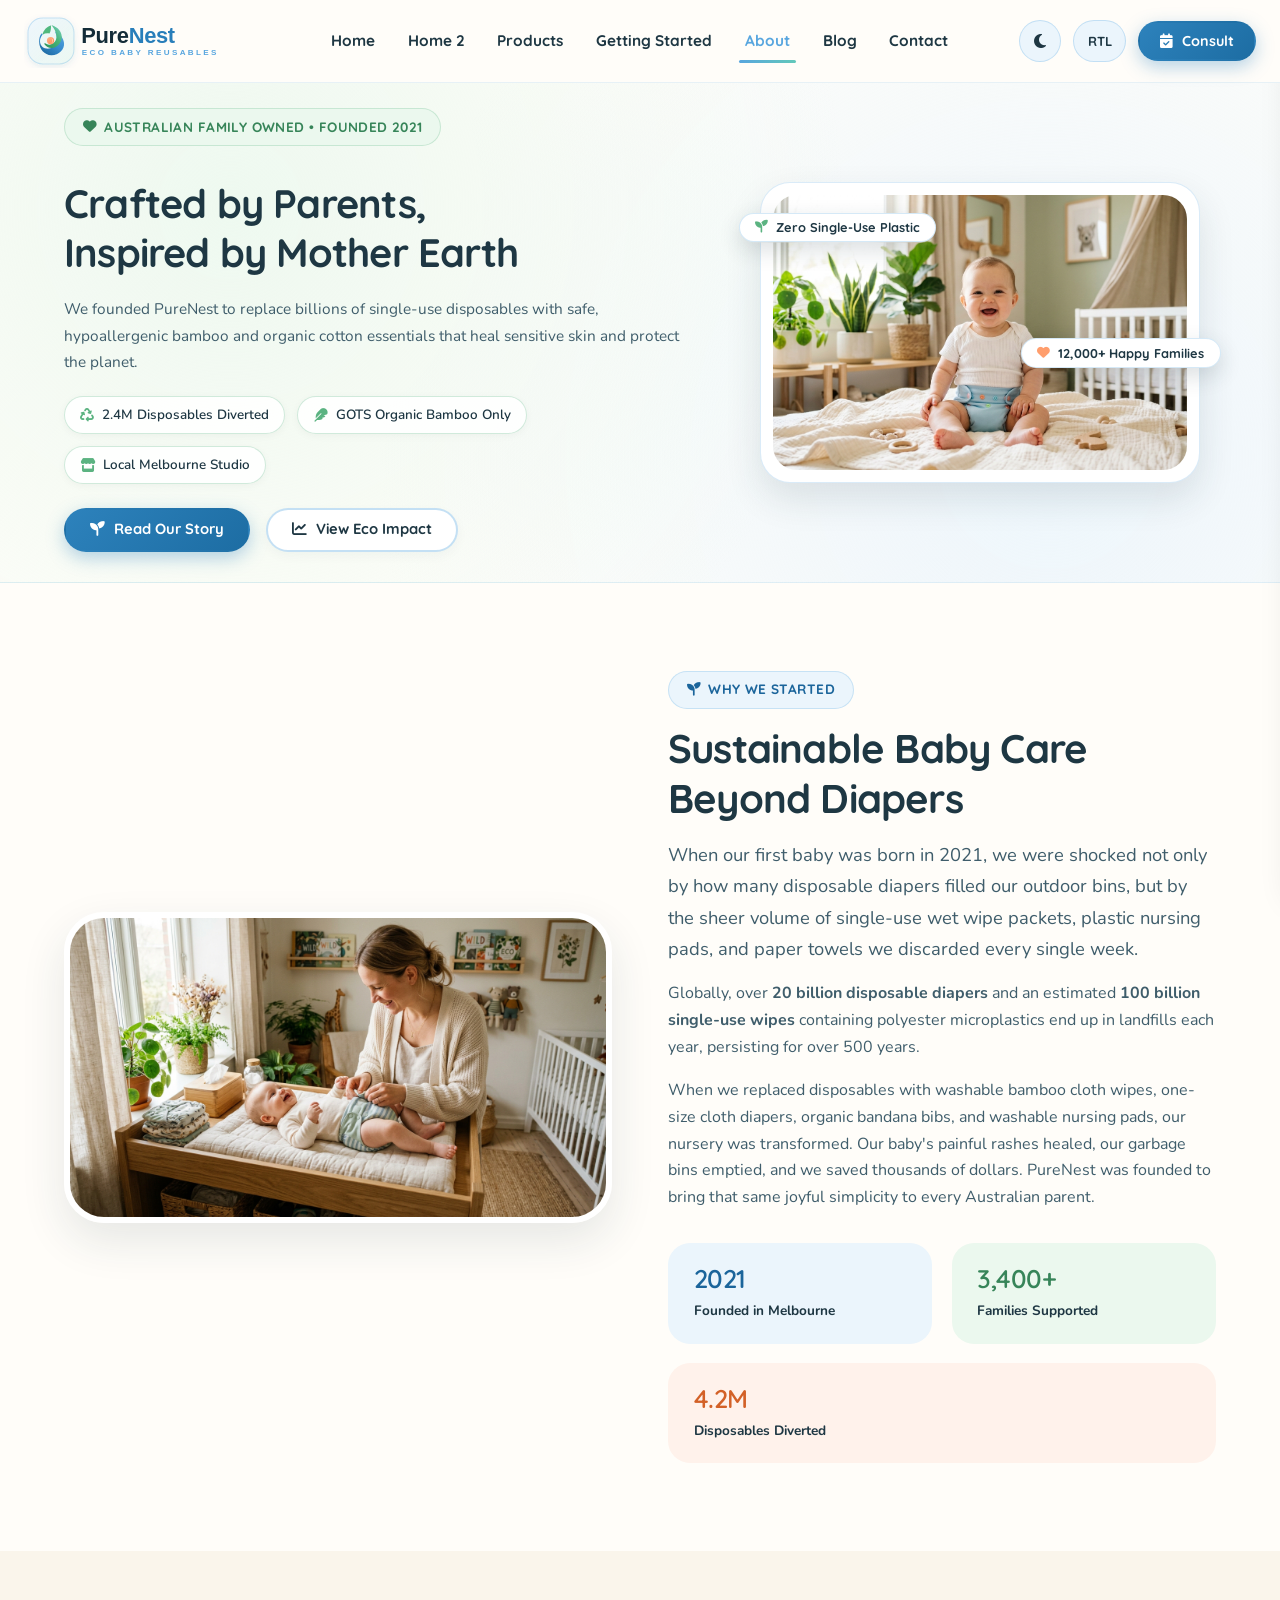
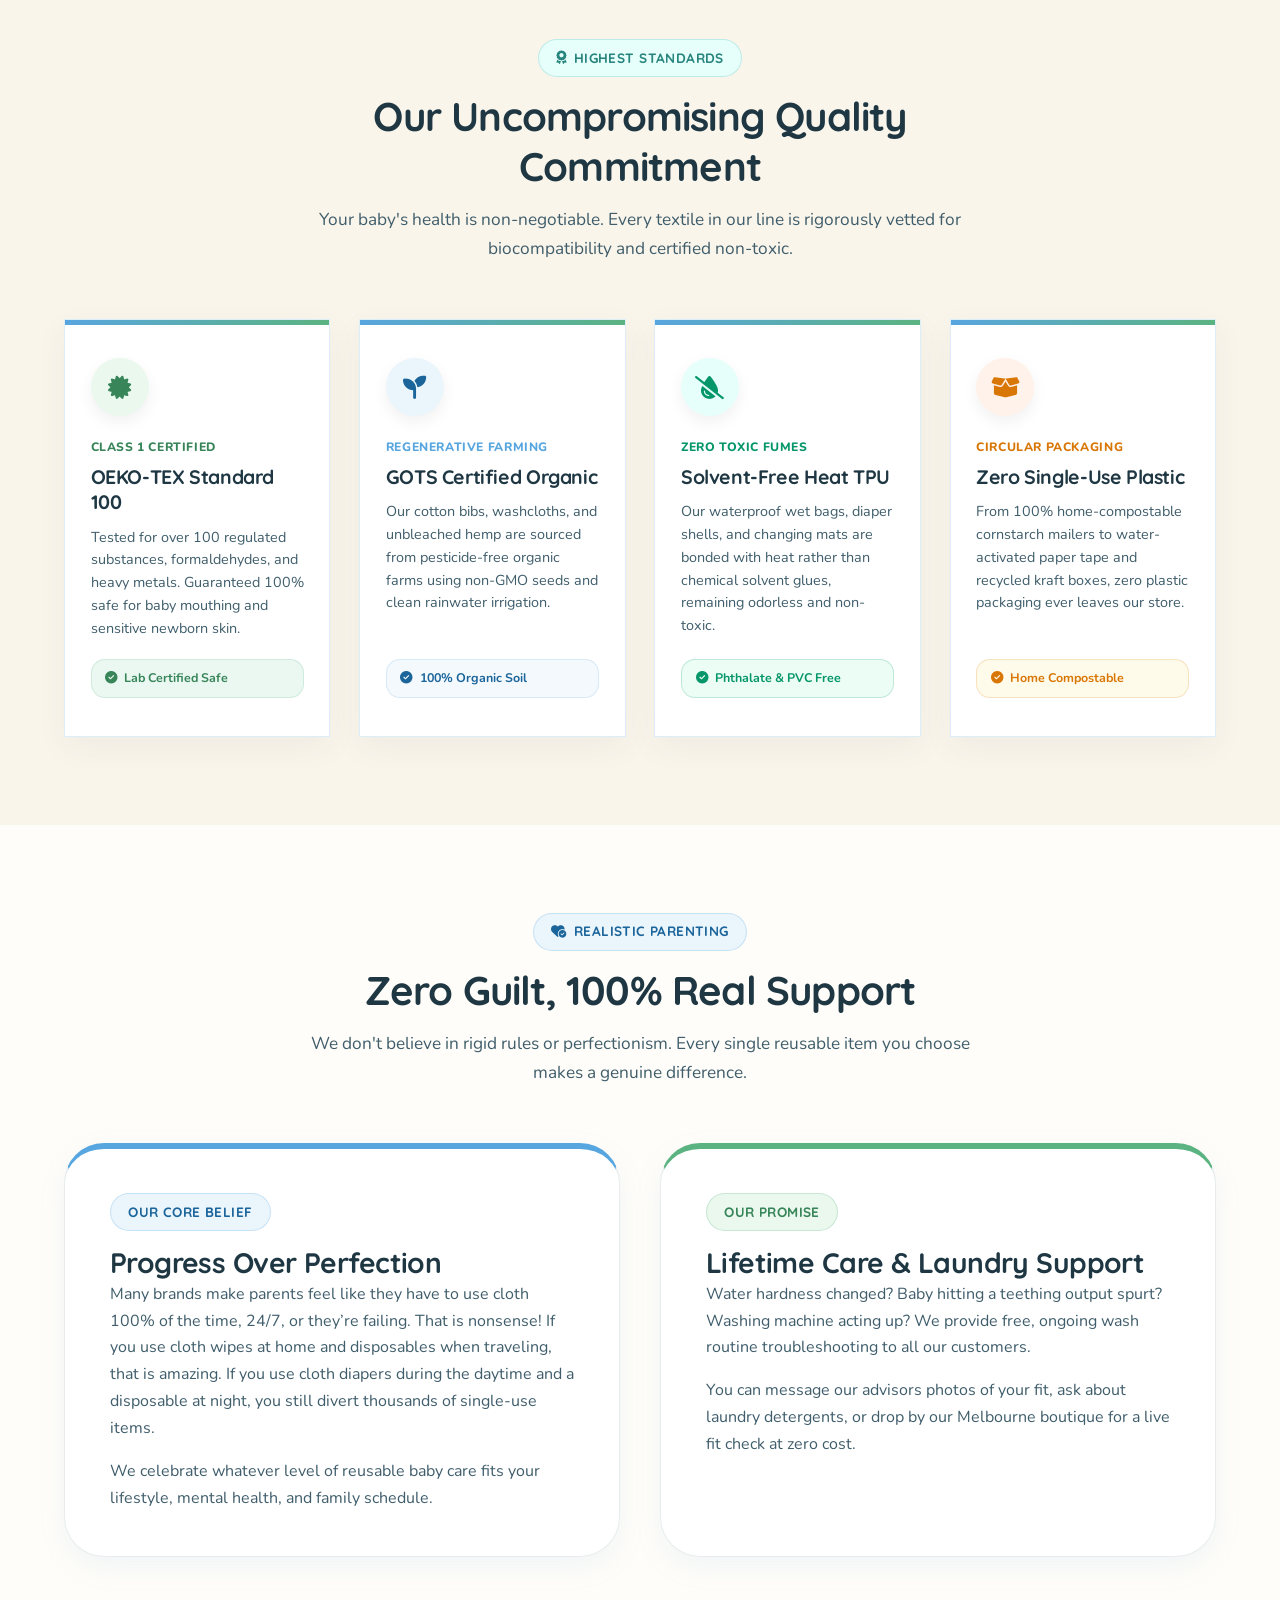
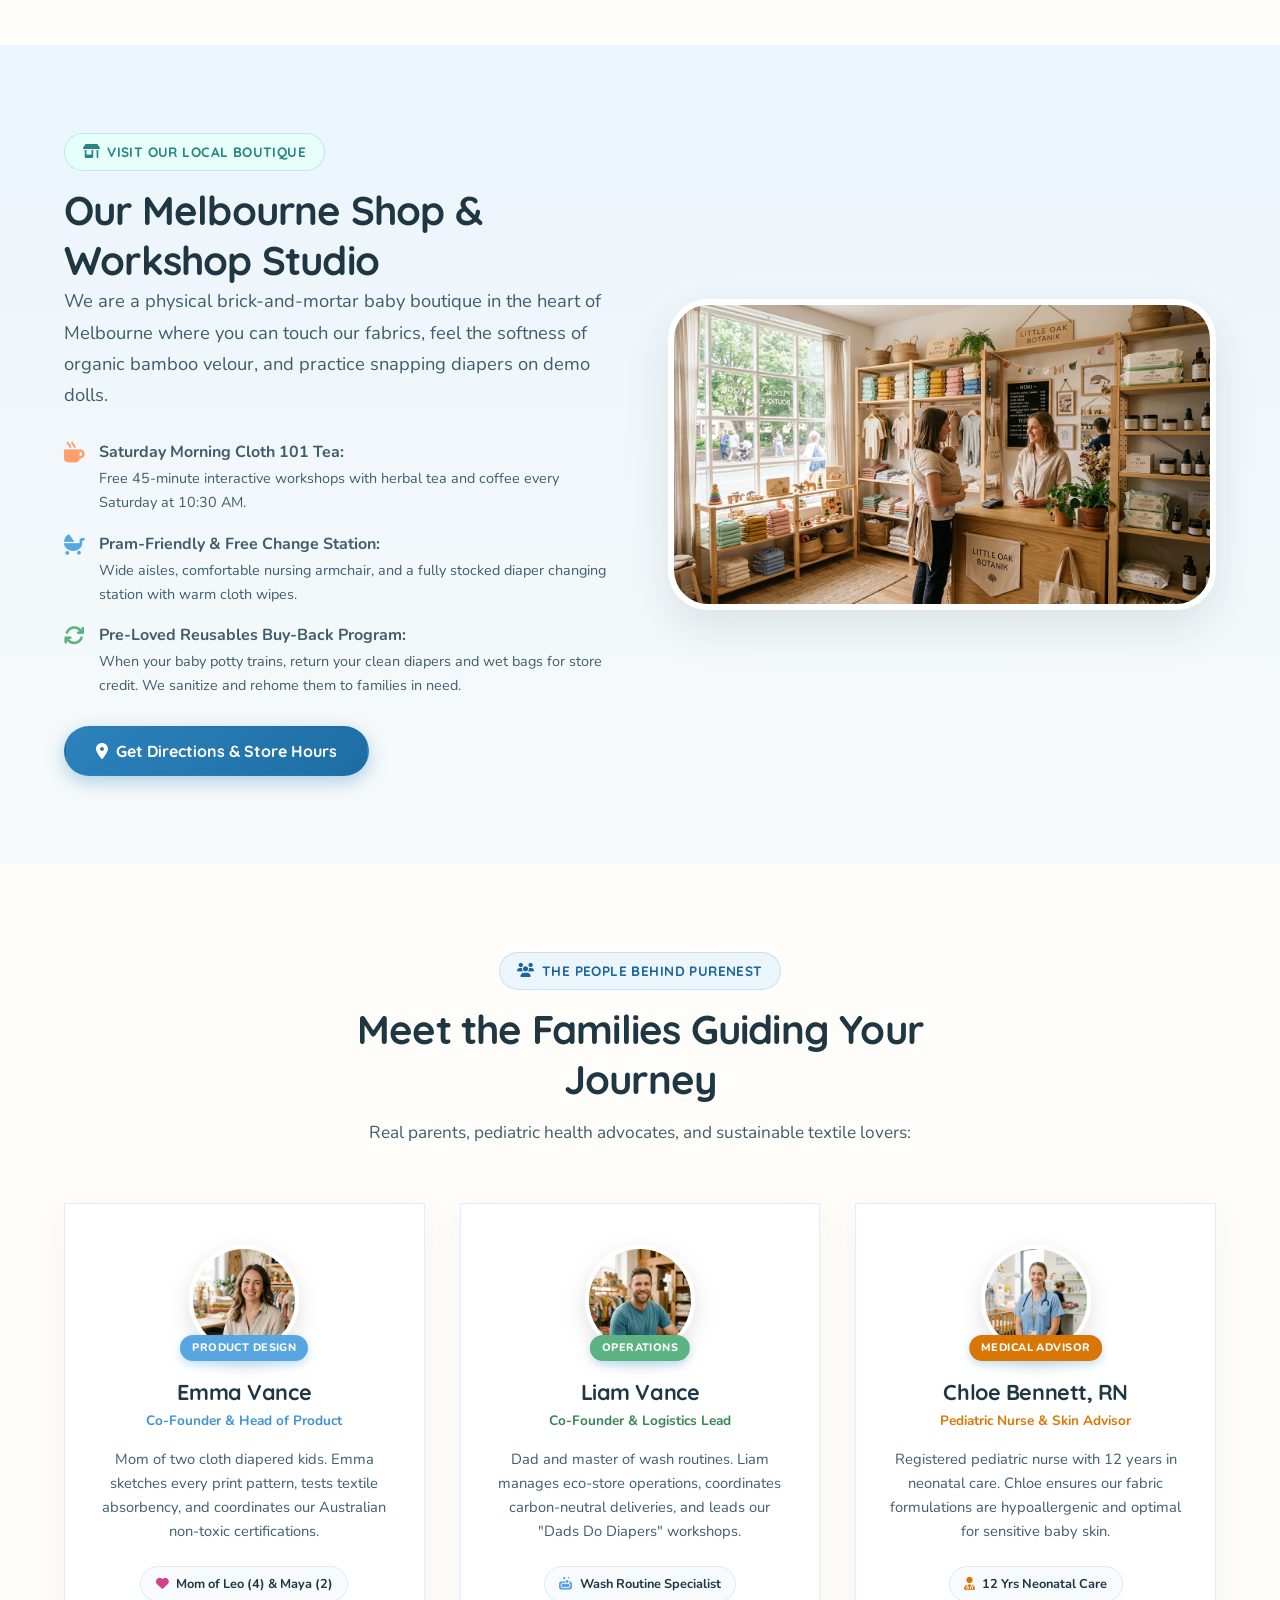
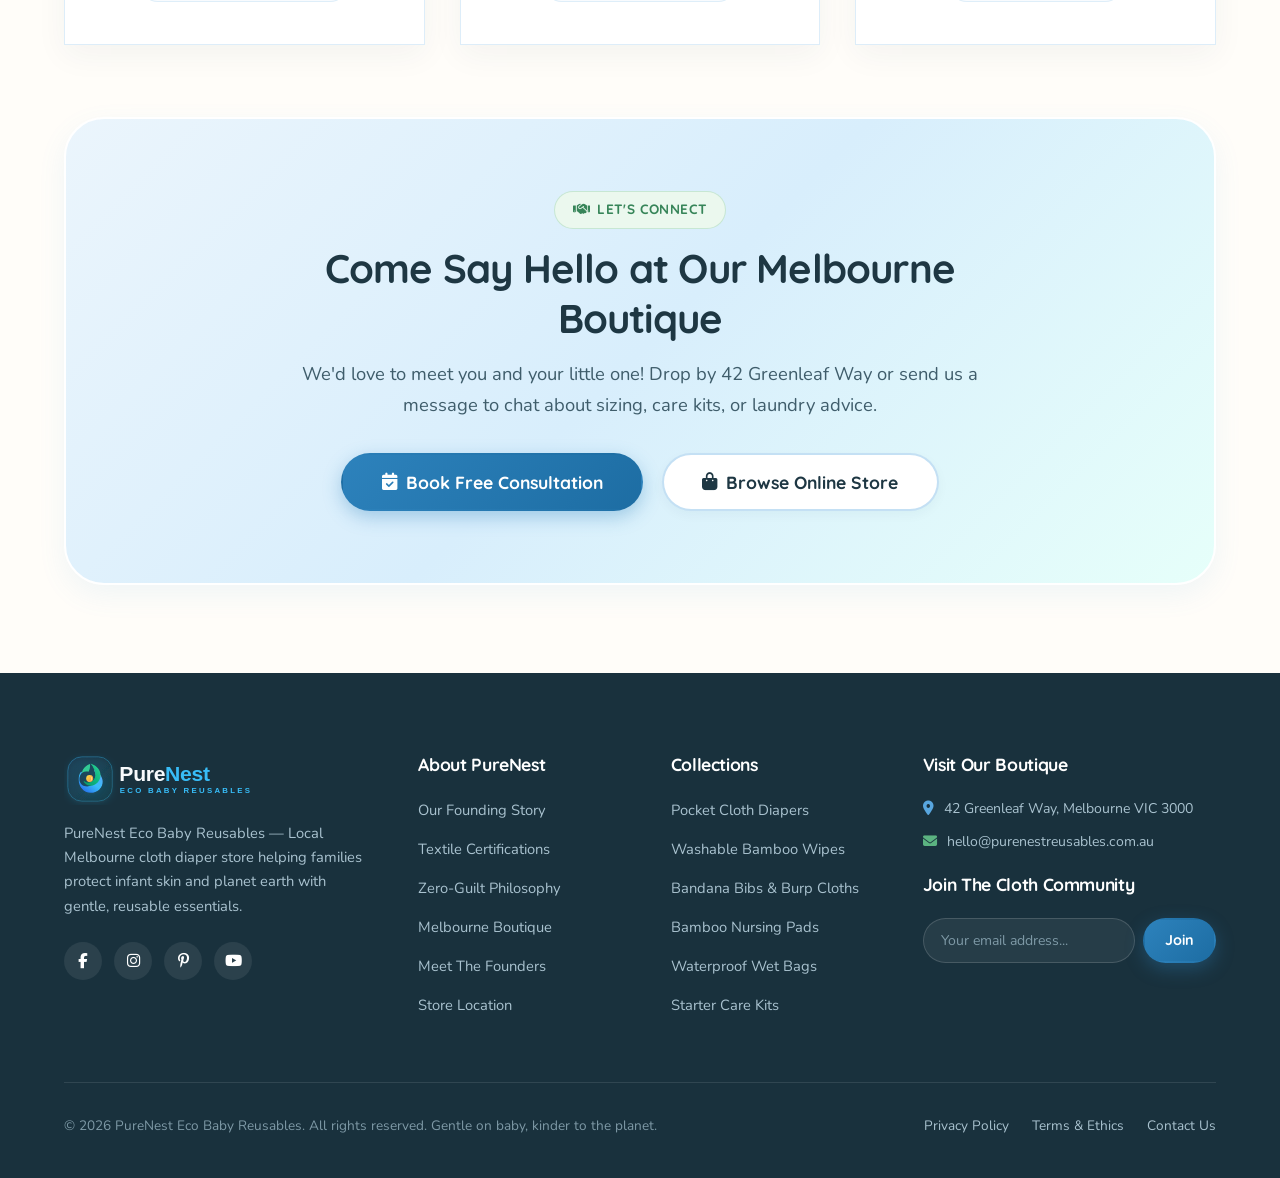
==== commit 147582cd: "final commit" ====
--- a/about.html
+++ b/about.html
@@ -14,17 +14,6 @@
 </head>
 <body>
 
-  <!-- ─── TOP ANNOUNCEMENT BAR ─── -->
-  <div class="top-announcement">
-    <div class="top-announcement-inner">
-      <div class="top-announcement-perks">
-        <span><i class="fa-solid fa-heart" style="color: #FF9E6D;"></i> Proudly Australian Family-Owned &bull; 100% Ethical &amp; Non-Toxic</span>
-      </div>
-      <div class="top-announcement-contact">
-        <span><i class="fa-solid fa-location-dot" style="font-size: 0.8rem; color: #58A6DF;"></i> Melbourne Boutique: 42 Greenleaf Way</span>
-      </div>
-    </div>
-  </div>
 
   <!-- ─── SITE HEADER ─── -->
   <header class="site-header">
@@ -53,7 +42,6 @@
           <i class="fa-solid fa-moon"></i>
         </button>
         <button id="rtlToggleBtn" class="header-util-btn rtl-toggle-btn" aria-label="Toggle RTL / LTR Layout" title="Toggle RTL Layout">
-          <i class="fa-solid fa-right-left"></i>
           <span class="rtl-text-label">RTL</span>
         </button>
         <a href="contact.html" class="btn btn-primary btn-sm">
@@ -94,8 +82,7 @@
           <span>Theme</span>
         </button>
         <button class="header-util-btn rtl-toggle-btn" id="mobileRtlToggleBtn" aria-label="Toggle RTL Mode">
-          <i class="fa-solid fa-right-left"></i>
-          <span>RTL / LTR</span>
+          <span class="rtl-text-label">RTL</span>
         </button>
       </div>
       <a href="contact.html" class="btn btn-primary" style="width: 100%;">
@@ -408,7 +395,7 @@
           <!-- Person 1 -->
           <div class="team-profile-card">
             <div class="team-avatar-wrapper">
-              <img src="images/avatar_sarah.jpg" alt="Emma Vance - Co-Founder &amp; Head of Product Design" class="team-avatar-img">
+              <img src="images/team_emma.jpg" alt="Emma Vance - Co-Founder &amp; Head of Product Design" class="team-avatar-img">
               <span class="team-role-pill">Product Design</span>
             </div>
             <h3>Emma Vance</h3>
@@ -424,7 +411,7 @@
           <!-- Person 2 -->
           <div class="team-profile-card">
             <div class="team-avatar-wrapper">
-              <img src="images/avatar_david_rachel.jpg" alt="Liam Vance - Co-Founder &amp; Operations" class="team-avatar-img">
+              <img src="images/team_liam.jpg" alt="Liam Vance - Co-Founder &amp; Operations" class="team-avatar-img">
               <span class="team-role-pill" style="background:var(--pastel-green);">Operations</span>
             </div>
             <h3>Liam Vance</h3>
@@ -440,7 +427,7 @@
           <!-- Person 3 -->
           <div class="team-profile-card">
             <div class="team-avatar-wrapper">
-              <img src="images/avatar_priya.jpg" alt="Chloe Bennett, RN - Pediatric Nurse &amp; Skin Health Advisor" class="team-avatar-img">
+              <img src="images/team_chloe.jpg" alt="Chloe Bennett, RN - Pediatric Nurse &amp; Skin Health Advisor" class="team-avatar-img">
               <span class="team-role-pill" style="background:#D97706;">Medical Advisor</span>
             </div>
             <h3>Chloe Bennett, RN</h3>
--- a/css/style.css
+++ b/css/style.css
@@ -12,6 +12,7 @@
   --sky-blue-hover: #4194D0;
   --sky-blue-light: #EBF5FC;
   --sky-blue-subtle: #F3F9FE;
+  --sky-blue-deep: #1B659B;
   
   --aqua: #38B2AC;
   --aqua-light: #E6FFFA;
@@ -33,8 +34,8 @@
   
   /* Text & Contrast */
   --text-title: #1E3743;
-  --text-body: #486573;
-  --text-muted: #7E99A6;
+  --text-body: #3F5D6B;
+  --text-muted: #547382;
   --text-inverse: #FFFFFF;
   
   /* Borders & Shadows */
@@ -257,11 +258,12 @@
   align-items: center;
   justify-content: center;
   gap: 0.55rem;
-  padding: 0.85rem 1.85rem;
+  padding: 0.82rem 1.85rem;
   border-radius: var(--radius-pill);
   font-family: var(--font-heading);
   font-weight: 700;
   font-size: 1rem;
+  line-height: 1.25;
   cursor: pointer;
   border: 2px solid transparent;
   transition: all var(--transition-base);
@@ -271,21 +273,23 @@
 }
 
 .btn-primary {
-  background: linear-gradient(135deg, var(--sky-blue) 0%, #4194D0 100%);
+  background: linear-gradient(135deg, #2D82BC 0%, #1D6DA3 100%);
   color: #ffffff !important;
-  box-shadow: 0 8px 20px rgba(88, 166, 223, 0.35);
+  border-color: transparent;
+  box-shadow: 0 6px 18px rgba(45, 130, 188, 0.35);
 }
 
 .btn-primary:hover {
-  background: linear-gradient(135deg, #4194D0 0%, #2F7DB7 100%);
+  background: linear-gradient(135deg, #2270A5 0%, #165B8B 100%);
   transform: translateY(-2px);
-  box-shadow: 0 12px 26px rgba(88, 166, 223, 0.45);
+  box-shadow: 0 10px 24px rgba(45, 130, 188, 0.45);
+  color: #ffffff !important;
 }
 
 .btn-secondary {
   background: #ffffff;
   color: var(--text-title) !important;
-  border-color: var(--border-light);
+  border-color: rgba(88, 166, 223, 0.35);
   box-shadow: var(--shadow-sm);
 }
 
@@ -294,41 +298,48 @@
   border-color: var(--sky-blue);
   color: var(--sky-blue-deep) !important;
   transform: translateY(-2px);
+  box-shadow: 0 6px 18px rgba(88, 166, 223, 0.18);
 }
 
 .btn-mint {
-  background: linear-gradient(135deg, var(--aqua-mint) 0%, var(--aqua) 100%);
+  background: linear-gradient(135deg, #2A9D8F 0%, #1F8376 100%);
   color: #ffffff !important;
-  box-shadow: 0 8px 20px rgba(56, 178, 172, 0.3);
+  border-color: transparent;
+  box-shadow: 0 6px 18px rgba(42, 157, 143, 0.35);
 }
 
 .btn-mint:hover {
-  background: linear-gradient(135deg, var(--aqua) 0%, #28847E 100%);
+  background: linear-gradient(135deg, #24887C 0%, #176B60 100%);
   transform: translateY(-2px);
-  box-shadow: 0 12px 26px rgba(56, 178, 172, 0.4);
+  box-shadow: 0 10px 24px rgba(42, 157, 143, 0.45);
+  color: #ffffff !important;
 }
 
 .btn-peach {
-  background: linear-gradient(135deg, #FFA97A 0%, var(--warm-peach) 100%);
+  background: linear-gradient(135deg, #E66A38 0%, #CC5220 100%);
   color: #ffffff !important;
-  box-shadow: 0 8px 20px rgba(255, 158, 109, 0.3);
+  border-color: transparent;
+  box-shadow: 0 6px 18px rgba(230, 106, 56, 0.35);
 }
 
 .btn-peach:hover {
-  background: linear-gradient(135deg, var(--warm-peach) 0%, #E87A42 100%);
+  background: linear-gradient(135deg, #D45B2A 0%, #B84415 100%);
   transform: translateY(-2px);
-  box-shadow: 0 12px 26px rgba(255, 158, 109, 0.4);
+  box-shadow: 0 10px 24px rgba(230, 106, 56, 0.45);
+  color: #ffffff !important;
 }
 
 .btn-outline {
   background: transparent;
-  color: var(--sky-blue) !important;
-  border-color: var(--sky-blue);
+  color: #2D82BC !important;
+  border: 2px solid #2D82BC;
 }
 
 .btn-outline:hover {
-  background: var(--sky-blue);
+  background: #2D82BC;
   color: #ffffff !important;
+  transform: translateY(-2px);
+  box-shadow: 0 8px 20px rgba(45, 130, 188, 0.35);
 }
 
 .btn-sm {
@@ -343,6 +354,7 @@
 
 /* ─── Top Bar & Header ─── */
 .top-announcement {
+  display: none !important;
   background: linear-gradient(90deg, #E2F3FD 0%, #E6FAF5 50%, #FFF5ED 100%);
   padding: 0.55rem var(--container-padding);
   font-size: 0.88rem;
@@ -409,6 +421,7 @@
   max-width: 1380px;
   margin: 0 auto;
   padding: 0 var(--container-padding);
+  flex-wrap: nowrap;
 }
 
 .header-brand {
@@ -457,6 +470,12 @@
   height: 38px;
   width: auto;
   display: block;
+}
+
+.site-header nav {
+  display: flex;
+  align-items: center;
+  min-width: 0;
 }
 
 .nav-links {
@@ -1431,6 +1450,17 @@
   color: var(--text-muted);
 }
 
+.product-footer .btn-quick-view {
+  padding: 0.55rem 0.85rem;
+  min-width: 38px;
+  font-size: 0.88rem;
+}
+
+.product-footer .btn-add-stash {
+  padding: 0.55rem 1.15rem;
+  font-size: 0.88rem;
+}
+
 /* Category Filter Bar */
 .filter-bar-container {
   display: flex;
@@ -2663,17 +2693,31 @@
   height: 38px;
   border-radius: 50%;
   background: rgba(255, 255, 255, 0.08);
-  color: #ffffff;
+  color: #ffffff !important;
   display: flex;
   align-items: center;
   justify-content: center;
   font-size: 0.95rem;
   transition: all var(--transition-fast);
-}
-
-.social-circle:hover {
-  background: var(--sky-blue);
+  text-decoration: none;
+}
+
+.social-circle i {
+  color: #ffffff !important;
+  transition: color var(--transition-fast);
+}
+
+.social-circle:hover,
+.social-circle:focus {
+  background: var(--sky-blue) !important;
+  color: #ffffff !important;
   transform: translateY(-3px);
+  box-shadow: 0 6px 16px rgba(88, 166, 223, 0.4);
+}
+
+.social-circle:hover i,
+.social-circle:focus i {
+  color: #ffffff !important;
 }
 
 .footer-links-list {
@@ -2977,19 +3021,132 @@
 }
 
 @media (max-width: 1200px) {
+  .header-container {
+    padding: 0 1.25rem;
+    gap: 0.65rem;
+  }
+  .header-brand img {
+    height: 48px;
+  }
   .nav-links {
-    gap: 1.05rem;
+    gap: 0.95rem;
   }
   .nav-links a {
-    font-size: 0.92rem;
-    padding: 0.4rem 0.2rem;
+    font-size: 0.91rem;
+    padding: 0.35rem 0.2rem;
   }
   .header-actions {
-    gap: 0.55rem;
+    gap: 0.5rem;
+  }
+  .header-actions .btn {
+    padding: 0.5rem 0.95rem;
+    font-size: 0.85rem;
+  }
+}
+
+@media (max-width: 1080px) {
+  .header-container {
+    padding: 0 1rem;
+    gap: 0.5rem;
+  }
+  .header-brand img {
+    height: 44px;
+  }
+  .nav-links {
+    gap: 0.7rem;
+  }
+  .nav-links a {
+    font-size: 0.87rem;
+    padding: 0.35rem 0.15rem;
+  }
+  .header-actions {
+    gap: 0.45rem;
+  }
+  .header-actions .btn {
+    padding: 0.48rem 0.85rem;
+    font-size: 0.82rem;
+  }
+  .header-util-btn,
+  .theme-toggle-btn,
+  .rtl-toggle-btn {
+    height: 38px;
+    padding: 0 0.65rem;
+    font-size: 0.78rem;
+  }
+  .header-util-btn.icon-only,
+  .theme-toggle-btn.icon-only {
+    width: 38px;
+    height: 38px;
+    font-size: 0.9rem;
+  }
+  .cart-icon-btn {
+    width: 38px;
+    height: 38px;
+    font-size: 0.9rem;
+  }
+}
+
+@media (max-width: 1024px) {
+  .header-container {
+    padding: 0 0.85rem;
+    gap: 0.4rem;
+    flex-wrap: nowrap;
+  }
+  .header-brand {
+    gap: 0.4rem;
+    flex-shrink: 0;
+  }
+  .header-brand img {
+    height: 40px;
+  }
+  .nav-links {
+    gap: 0.45rem;
+    flex-shrink: 1;
+  }
+  .nav-links a {
+    font-size: 0.82rem;
+    font-weight: 700;
+    padding: 0.3rem 0.12rem;
+    letter-spacing: -0.015em;
+  }
+  .header-actions {
+    gap: 0.35rem;
+    flex-shrink: 0;
+  }
+  .header-actions .btn {
+    padding: 0.42rem 0.75rem;
+    font-size: 0.8rem;
+    gap: 0.3rem;
+  }
+  .header-util-btn,
+  .theme-toggle-btn,
+  .rtl-toggle-btn {
+    height: 36px;
+    padding: 0 0.55rem;
+    font-size: 0.76rem;
+  }
+  .header-util-btn.icon-only,
+  .theme-toggle-btn.icon-only {
+    width: 36px;
+    height: 36px;
+    font-size: 0.85rem;
+  }
+  .cart-icon-btn {
+    width: 36px;
+    height: 36px;
+    font-size: 0.85rem;
+  }
+  .cart-badge {
+    width: 17px;
+    height: 17px;
+    font-size: 0.65rem;
+    top: -3px;
+    right: -3px;
   }
 }
 
 @media (max-width: 992px) {
+  .site-header nav,
   .nav-links {
     display: none !important;
   }
@@ -3343,13 +3500,17 @@
     gap: 0.35rem;
   }
   .header-actions .rtl-toggle-btn {
-    width: 38px;
+    width: auto;
+    min-width: 40px;
     height: 38px;
-    padding: 0;
-    border-radius: 50%;
+    padding: 0 0.65rem;
+    border-radius: var(--radius-pill);
+    font-size: 0.78rem;
+    font-weight: 700;
   }
   .header-actions .rtl-toggle-btn .rtl-text-label {
-    display: none !important;
+    display: inline-block !important;
+    line-height: 1;
   }
   .header-actions .theme-toggle-btn {
     width: 38px;
@@ -4110,8 +4271,9 @@
 
 .timeline-floating-time {
   position: absolute;
-  bottom: 12px;
-  left: 12px;
+  top: 14px;
+  left: 14px;
+  z-index: 2;
   display: inline-flex;
   align-items: center;
   gap: 0.45rem;
@@ -4119,15 +4281,13 @@
   border-radius: var(--radius-pill);
   font-size: 0.78rem;
   font-weight: 800;
+  white-space: nowrap;
+  line-height: 1.2;
   backdrop-filter: blur(8px);
   background: rgba(255, 255, 255, 0.95);
-  box-shadow: 0 4px 14px rgba(0,0,0,0.12);
-  animation: badgePulse 3s infinite ease-in-out;
-}
-
-@keyframes badgePulse {
-  0%, 100% { transform: translateY(0); }
-  50% { transform: translateY(-3px); }
+  border: 1px solid rgba(88, 166, 223, 0.25);
+  box-shadow: 0 4px 14px rgba(0, 0, 0, 0.1);
+  transition: all var(--transition-fast);
 }
 
 .timeline-body {
@@ -4462,14 +4622,22 @@
   position: absolute;
   top: -15px;
   right: 25px;
-  background: linear-gradient(135deg, var(--pastel-green), var(--sky-blue));
-  color: #ffffff;
+  background: linear-gradient(135deg, #059669 0%, #0284C7 100%) !important;
+  color: #FFFFFF !important;
   font-size: 0.78rem;
   font-weight: 800;
   letter-spacing: 0.05em;
-  padding: 0.4rem 1.1rem;
+  padding: 0.42rem 1.15rem;
   border-radius: var(--radius-pill);
-  box-shadow: 0 4px 14px rgba(91, 179, 129, 0.4);
+  box-shadow: 0 4px 16px rgba(5, 150, 105, 0.4);
+  display: inline-flex;
+  align-items: center;
+  gap: 0.45rem;
+  z-index: 5;
+}
+
+.vs-badge-hero i {
+  color: #FFFFFF !important;
 }
 
 .vs-divider-disc {
@@ -6191,16 +6359,27 @@
   margin-top: 0.6rem;
 }
 
+.step-mainwash .step-spec-tag {
+  background: #EBF8F2;
+  color: var(--pastel-green-dark);
+}
+
+.step-dry .step-spec-tag {
+  background: #FFFBEB;
+  color: #D97706;
+}
+
 .rule-chip-item {
   font-size: 0.65rem;
   font-weight: 700;
   color: var(--text-title);
-  background: #f8fafc;
+  background: var(--cream-surface);
   padding: 0.25rem 0.45rem;
   border-radius: 4px;
   display: flex;
   align-items: center;
   gap: 0.25rem;
+  border: 1px solid var(--cream-border);
 }
 
 .sheet-zoom-overlay {
@@ -6826,10 +7005,10 @@
 
 /* ─── DARK THEME OVERRIDES ─── */
 [data-theme="dark"] {
-  --cream: #0B1320;
-  --cream-warm: #111E30;
-  --cream-surface: #152438;
-  --cream-border: #23354E;
+  --cream: #090C10;
+  --cream-warm: #10141B;
+  --cream-surface: #141820;
+  --cream-border: #222936;
   
   --sky-blue: #60A5FA;
   --sky-blue-hover: #3B82F6;
@@ -6849,7 +7028,7 @@
   --text-title: #F8FAFC;
   --text-body: #CBD5E1;
   --text-muted: #94A3B8;
-  --text-inverse: #0B1320;
+  --text-inverse: #090C10;
 
   --border-light: rgba(96, 165, 250, 0.2);
   --border-focus: #60A5FA;
@@ -6861,7 +7040,7 @@
 }
 
 [data-theme="dark"] body {
-  background-color: #0B1320 !important;
+  background-color: #090C10 !important;
   color: #CBD5E1 !important;
 }
 
@@ -6893,39 +7072,39 @@
 
 /* Section Backgrounds in Dark Mode */
 [data-theme="dark"] .section-cream {
-  background-color: #0B1320 !important;
+  background-color: #090C10 !important;
 }
 
 [data-theme="dark"] .section-sky,
 [data-theme="dark"] .section-sm.section-sky {
-  background-color: #0D1B2A !important;
+  background-color: #0F141D !important;
 }
 
 [data-theme="dark"] .section-warm {
-  background-color: #111927 !important;
+  background-color: #10141B !important;
 }
 
 [data-theme="dark"] .section-mint,
 [data-theme="dark"] .section-sage {
-  background-color: #0D1E22 !important;
+  background-color: #0D1516 !important;
 }
 
 /* Site Header in Dark Mode */
 [data-theme="dark"] .site-header,
 [data-theme="dark"] .site-header-sky {
-  background: rgba(11, 19, 32, 0.95) !important;
-  border-bottom: 1px solid #1E293B !important;
+  background: rgba(9, 12, 16, 0.95) !important;
+  border-bottom: 1px solid #1C232E !important;
 }
 
 [data-theme="dark"] .site-header.scrolled,
 [data-theme="dark"] .site-header-sky.scrolled {
-  background: rgba(8, 14, 24, 0.98) !important;
-  box-shadow: 0 10px 30px rgba(0, 0, 0, 0.6) !important;
+  background: rgba(6, 8, 11, 0.98) !important;
+  box-shadow: 0 10px 30px rgba(0, 0, 0, 0.7) !important;
 }
 
 [data-theme="dark"] .top-announcement {
-  background: #080D17 !important;
-  border-bottom: 1px solid #1E293B !important;
+  background: #06080B !important;
+  border-bottom: 1px solid #1C232E !important;
   color: #94A3B8 !important;
 }
 
@@ -6946,8 +7125,8 @@
 }
 
 [data-theme="dark"] .header-util-btn {
-  background: #152438 !important;
-  border-color: #23354E !important;
+  background: #141820 !important;
+  border-color: #222936 !important;
   color: #F1F5F9 !important;
 }
 
@@ -6957,18 +7136,18 @@
 }
 
 [data-theme="dark"] .hamburger-btn {
-  background: #152438 !important;
-  border-color: #23354E !important;
+  background: #141820 !important;
+  border-color: #222936 !important;
 }
 
 [data-theme="dark"] .hamburger-btn:hover,
 [data-theme="dark"] .hamburger-btn:focus-visible {
-  background: #1C304B !important;
+  background: #1C2330 !important;
   border-color: #38BDF8 !important;
 }
 
 [data-theme="dark"] .hamburger-btn.active {
-  background: #1E3A5F !important;
+  background: #1C2738 !important;
   border-color: #38BDF8 !important;
 }
 
@@ -6978,8 +7157,8 @@
 
 [data-theme="dark"] .mobile-nav-close,
 [data-theme="dark"] #mobileNavClose {
-  background: #152438 !important;
-  border-color: #23354E !important;
+  background: #141820 !important;
+  border-color: #222936 !important;
   color: #F8FAFC !important;
 }
 
@@ -6990,13 +7169,13 @@
 }
 
 [data-theme="dark"] .mobile-nav-drawer {
-  background: #0B1320 !important;
-  border-left: 1px solid #23354E !important;
+  background: #090C10 !important;
+  border-left: 1px solid #222936 !important;
 }
 
 [data-theme="dark"] .mobile-nav-links a {
   color: #F8FAFC !important;
-  border-bottom-color: #1E293B !important;
+  border-bottom-color: #1C232E !important;
 }
 
 /* Master Cards List in Dark Mode */
@@ -7051,17 +7230,17 @@
 [data-theme="dark"] .modal-card,
 [data-theme="dark"] .story-hotspot,
 [data-theme="dark"] .modal-sheet-canvas {
-  background: #152438 !important;
-  border-color: #23354E !important;
+  background: #141820 !important;
+  border-color: #222936 !important;
   color: #CBD5E1 !important;
   box-shadow: 0 8px 24px rgba(0, 0, 0, 0.4) !important;
 }
 
 /* Hero Section 1 (index.html) - Flagship Midnight Atmosphere */
 [data-theme="dark"] .hero-home-flagship {
-  background: radial-gradient(circle at 18% 22%, rgba(20, 55, 42, 0.5) 0%, rgba(11, 19, 32, 0) 58%),
-              radial-gradient(circle at 82% 78%, rgba(22, 52, 88, 0.5) 0%, rgba(11, 19, 32, 0) 60%),
-              #0B1320 !important;
+  background: radial-gradient(circle at 18% 22%, rgba(20, 55, 42, 0.45) 0%, rgba(9, 12, 16, 0) 58%),
+              radial-gradient(circle at 82% 78%, rgba(20, 45, 70, 0.45) 0%, rgba(9, 12, 16, 0) 60%),
+              #090C10 !important;
   border-bottom: 1px solid rgba(255, 255, 255, 0.08) !important;
 }
 
@@ -7082,20 +7261,20 @@
 }
 
 [data-theme="dark"] .hero-home-flagship .visual-card-wrap {
-  background: #152438 !important;
-  border-color: #23354E !important;
+  background: #141820 !important;
+  border-color: #222936 !important;
   box-shadow: 0 16px 40px rgba(0, 0, 0, 0.45) !important;
 }
 
 [data-theme="dark"] .hero-home-flagship .story-hotspot {
-  background: #152438 !important;
-  border-color: #23354E !important;
+  background: #141820 !important;
+  border-color: #222936 !important;
   color: #F8FAFC !important;
   box-shadow: 0 8px 24px rgba(0, 0, 0, 0.5) !important;
 }
 
 [data-theme="dark"] .hero-dream-trust {
-  background: #0B1320 !important;
+  background: #090C10 !important;
   border-top: 1px solid rgba(255, 255, 255, 0.08) !important;
   border-bottom: 1px solid rgba(255, 255, 255, 0.08) !important;
 }
@@ -7110,9 +7289,9 @@
 
 /* Hero Section 2 (home-2.html) */
 [data-theme="dark"] .hero-home2 {
-  background: radial-gradient(circle at 15% 25%, rgba(19, 51, 39, 0.5) 0%, rgba(11, 19, 32, 0) 50%),
-    radial-gradient(circle at 85% 75%, rgba(23, 45, 74, 0.5) 0%, rgba(11, 19, 32, 0) 60%),
-    #0B1320 !important;
+  background: radial-gradient(circle at 15% 25%, rgba(19, 51, 39, 0.45) 0%, rgba(9, 12, 16, 0) 50%),
+    radial-gradient(circle at 85% 75%, rgba(20, 42, 65, 0.45) 0%, rgba(9, 12, 16, 0) 60%),
+    #090C10 !important;
 }
 
 [data-theme="dark"] .hero2-point-item {
@@ -7120,14 +7299,14 @@
 }
 
 [data-theme="dark"] .hero2-visual-card {
-  background: #152438 !important;
-  border-color: #23354E !important;
+  background: #141820 !important;
+  border-color: #222936 !important;
 }
 
 [data-theme="dark"] .story-hotspot {
-  background: #152438 !important;
+  background: #141820 !important;
   color: #F8FAFC !important;
-  border-color: #23354E !important;
+  border-color: #222936 !important;
   box-shadow: 0 8px 24px rgba(0, 0, 0, 0.45) !important;
 }
 
@@ -7137,12 +7316,12 @@
 
 /* Category Cards (Index Section 2) */
 [data-theme="dark"] .modern-cat-card {
-  background: #152438 !important;
-  border-color: #23354E !important;
+  background: #141820 !important;
+  border-color: #222936 !important;
 }
 
 [data-theme="dark"] .modern-cat-media {
-  background: #0B1320 !important;
+  background: #090C10 !important;
 }
 
 [data-theme="dark"] .modern-cat-header h3,
@@ -7155,8 +7334,8 @@
 }
 
 [data-theme="dark"] .modern-cat-tag {
-  background: #0B1320 !important;
-  border-color: #23354E !important;
+  background: #090C10 !important;
+  border-color: #222936 !important;
   color: #CBD5E1 !important;
 }
 
@@ -7182,12 +7361,12 @@
 }
 
 [data-theme="dark"] .bento-comparison-box {
-  background: #0B1320 !important;
-  border-color: #23354E !important;
+  background: #090C10 !important;
+  border-color: #222936 !important;
 }
 
 [data-theme="dark"] .bento-compare-row {
-  border-bottom-color: #23354E !important;
+  border-bottom-color: #222936 !important;
 }
 
 [data-theme="dark"] .bento-compare-row span:first-child {
@@ -7207,8 +7386,8 @@
 }
 
 [data-theme="dark"] .tri-row {
-  background: #0B1320 !important;
-  border-color: #23354E !important;
+  background: #090C10 !important;
+  border-color: #222936 !important;
   color: #CBD5E1 !important;
 }
 
@@ -7217,14 +7396,14 @@
 }
 
 [data-theme="dark"] .bento-pill-feature {
-  background: #0B1320 !important;
+  background: #090C10 !important;
   color: #CBD5E1 !important;
 }
 
 /* Bundles (Index Section 4 & Products & Home-2) */
 [data-theme="dark"] .bundle-card {
-  background: #152438 !important;
-  border-color: #23354E !important;
+  background: #141820 !important;
+  border-color: #222936 !important;
 }
 
 [data-theme="dark"] .bundle-card.featured {
@@ -7250,8 +7429,8 @@
 
 /* Step Cards ("How It Works") */
 [data-theme="dark"] .step-card {
-  background: #152438 !important;
-  border-color: #23354E !important;
+  background: #141820 !important;
+  border-color: #222936 !important;
 }
 
 [data-theme="dark"] .step-card h3 {
@@ -7264,13 +7443,13 @@
 
 /* Testimonials & Modern Review Cards (Index Section 6) */
 [data-theme="dark"] .modern-review-card {
-  background: #152438 !important;
-  border-color: #23354E !important;
+  background: #141820 !important;
+  border-color: #222936 !important;
   box-shadow: 0 12px 32px rgba(0, 0, 0, 0.45) !important;
 }
 
 [data-theme="dark"] .review-avatar-img {
-  border-color: #23354E !important;
+  border-color: #222936 !important;
 }
 
 [data-theme="dark"] .review-parent-meta h4 {
@@ -7295,9 +7474,9 @@
 }
 
 [data-theme="dark"] .review-product-chip {
-  background: #0B1320 !important;
+  background: #090C10 !important;
   color: #93C5FD !important;
-  border-color: #23354E !important;
+  border-color: #222936 !important;
 }
 
 [data-theme="dark"] .review-quote-watermark {
@@ -7325,14 +7504,29 @@
 }
 
 [data-theme="dark"] .testimonial-pill-tag {
-  background: #0B1320 !important;
+  background: #090C10 !important;
   color: #93C5FD !important;
-  border-color: #23354E !important;
+  border-color: #222936 !important;
+}
+
+[data-theme="dark"] .modern-review-trust-banner {
+  background: #141820 !important;
+  border-color: #222936 !important;
+  box-shadow: 0 6px 20px rgba(0, 0, 0, 0.45) !important;
+}
+
+[data-theme="dark"] .modern-review-trust-banner span,
+[data-theme="dark"] .modern-review-trust-banner .trust-score-num {
+  color: #F8FAFC !important;
+}
+
+[data-theme="dark"] .modern-review-trust-banner .trust-divider-dot {
+  background: #64748B !important;
 }
 
 [data-theme="dark"] .trust-score-badge {
-  background: #152438 !important;
-  border-color: #23354E !important;
+  background: #141820 !important;
+  border-color: #222936 !important;
 }
 
 [data-theme="dark"] .trust-score-badge span,
@@ -7342,23 +7536,23 @@
 
 /* Home-2: Timeline Cards (Day In The Life) */
 [data-theme="dark"] .modern-timeline-card {
-  background: #152438 !important;
-  border-color: #23354E !important;
+  background: #141820 !important;
+  border-color: #222936 !important;
 }
 
 [data-theme="dark"] .timeline-media {
-  background: #0B1320 !important;
+  background: #090C10 !important;
 }
 
 [data-theme="dark"] .timeline-floating-time {
-  background: rgba(11, 19, 32, 0.95) !important;
+  background: rgba(16, 21, 28, 0.95) !important;
   color: #F8FAFC !important;
-  border: 1px solid #23354E !important;
+  border: 1px solid rgba(56, 189, 248, 0.3) !important;
   box-shadow: 0 4px 14px rgba(0, 0, 0, 0.5) !important;
 }
 
 [data-theme="dark"] .timeline-body {
-  background: #152438 !important;
+  background: #141820 !important;
 }
 
 [data-theme="dark"] .timeline-body h3 {
@@ -7374,25 +7568,47 @@
 }
 
 [data-theme="dark"] .timeline-item-pill {
-  background: #0B1320 !important;
+  background: #090C10 !important;
   color: #CBD5E1 !important;
-  border-color: #23354E !important;
+  border-color: #222936 !important;
 }
 
 [data-theme="dark"] .timeline-progress-rail {
-  background: #23354E !important;
+  background: transparent !important;
 }
 
 [data-theme="dark"] .timeline-step-node {
-  background: #152438 !important;
+  background: #141820 !important;
   border-color: var(--sky-blue) !important;
   color: #F8FAFC !important;
 }
 
+/* Footer Social Circles Dark Mode */
+[data-theme="dark"] .social-circle {
+  background: rgba(255, 255, 255, 0.08) !important;
+  color: #ffffff !important;
+}
+
+[data-theme="dark"] .social-circle i {
+  color: #ffffff !important;
+}
+
+[data-theme="dark"] .social-circle:hover,
+[data-theme="dark"] .social-circle:focus {
+  background: var(--sky-blue) !important;
+  color: #ffffff !important;
+  box-shadow: 0 6px 16px rgba(56, 189, 248, 0.4) !important;
+}
+
+[data-theme="dark"] .social-circle:hover i,
+[data-theme="dark"] .social-circle:focus i {
+  color: #ffffff !important;
+}
+
 /* Home-2 & About: Anatomy Point Cards */
 [data-theme="dark"] .anatomy-point-card {
-  background: #152438 !important;
-  border-color: #23354E !important;
+  background: #141820 !important;
+  border-color: #222936 !important;
 }
 
 [data-theme="dark"] .anatomy-point-card:hover {
@@ -7408,19 +7624,19 @@
 }
 
 [data-theme="dark"] .anatomy-number {
-  background: #0B1320 !important;
-  border: 1px solid #23354E !important;
+  background: #090C10 !important;
+  border: 1px solid #222936 !important;
 }
 
 /* Home-2: Milestone Stage System */
 [data-theme="dark"] .modern-stage-card {
-  background: #152438 !important;
-  border-color: #23354E !important;
+  background: #141820 !important;
+  border-color: #222936 !important;
 }
 
 [data-theme="dark"] .stage-card-header {
-  background: #152438 !important;
-  border-bottom: 1px solid #23354E !important;
+  background: #141820 !important;
+  border-bottom: 1px solid #222936 !important;
 }
 
 [data-theme="dark"] .stage-card-header h3 {
@@ -7432,17 +7648,17 @@
 }
 
 [data-theme="dark"] .stage-step-pill {
-  background: #0B1320 !important;
+  background: #090C10 !important;
   color: #93C5FD !important;
-  border: 1px solid #23354E !important;
+  border: 1px solid #222936 !important;
 }
 
 [data-theme="dark"] .stage-card-media {
-  background: #0B1320 !important;
+  background: #090C10 !important;
 }
 
 [data-theme="dark"] .stage-card-body {
-  background: #152438 !important;
+  background: #141820 !important;
 }
 
 [data-theme="dark"] .stage-feature-item {
@@ -7454,13 +7670,13 @@
 }
 
 [data-theme="dark"] .stage-feature-icon {
-  background: #0B1320 !important;
+  background: #090C10 !important;
 }
 
 /* Home-2: Smart Swaps Cards */
 [data-theme="dark"] .modern-swap-card {
-  background: #152438 !important;
-  border-color: #23354E !important;
+  background: #141820 !important;
+  border-color: #222936 !important;
 }
 
 [data-theme="dark"] .modern-swap-card h3 {
@@ -7472,7 +7688,7 @@
 }
 
 [data-theme="dark"] .swap-transform-row {
-  border-color: #23354E !important;
+  border-color: #222936 !important;
 }
 
 [data-theme="dark"] .swap-chip-bad {
@@ -7488,20 +7704,20 @@
 }
 
 [data-theme="dark"] .swap-impact-badge {
-  background: #0B1320 !important;
+  background: #090C10 !important;
   color: #F8FAFC !important;
-  border-color: #23354E !important;
+  border-color: #222936 !important;
 }
 
 [data-theme="dark"] .swap-arrow-disc {
-  background: #0B1320 !important;
+  background: #090C10 !important;
   color: var(--sky-blue) !important;
 }
 
 /* Home-2: VS Cost & Waste Dashboard */
 [data-theme="dark"] .vs-card {
-  background: #152438 !important;
-  border-color: #23354E !important;
+  background: #141820 !important;
+  border-color: #222936 !important;
 }
 
 [data-theme="dark"] .vs-card-disposable {
@@ -7535,12 +7751,26 @@
   color: #6EE7B7 !important;
 }
 
-[data-theme="dark"] .vs-card-reusable span {
+[data-theme="dark"] .vs-card-reusable span:not(.vs-badge-hero) {
   color: #34D399 !important;
 }
 
+[data-theme="dark"] .vs-badge-hero,
+[data-theme="dark"] .vs-card-reusable .vs-badge-hero {
+  color: #FFFFFF !important;
+  background: linear-gradient(135deg, #059669 0%, #0284C7 100%) !important;
+  box-shadow: 0 4px 18px rgba(2, 132, 199, 0.55) !important;
+  border: 1px solid rgba(255, 255, 255, 0.3) !important;
+  text-shadow: 0 1px 2px rgba(0, 0, 0, 0.35) !important;
+}
+
+[data-theme="dark"] .vs-badge-hero i,
+[data-theme="dark"] .vs-card-reusable .vs-badge-hero i {
+  color: #FFFFFF !important;
+}
+
 [data-theme="dark"] .vs-card-reusable > div:nth-child(3) {
-  background: #0D1E22 !important;
+  background: #0D1516 !important;
   border-color: #1E5038 !important;
 }
 
@@ -7549,7 +7779,7 @@
 }
 
 [data-theme="dark"] .vs-stat-row {
-  border-bottom: 1px solid #23354E !important;
+  border-bottom: 1px solid #222936 !important;
 }
 
 [data-theme="dark"] .vs-stat-row span {
@@ -7561,19 +7791,19 @@
 }
 
 [data-theme="dark"] .vs-divider-disc {
-  background: #0B1320 !important;
+  background: #090C10 !important;
   color: #F8FAFC !important;
-  border-color: #23354E !important;
+  border-color: #222936 !important;
 }
 
 /* Products Page Cards & Filter Bar */
 [data-theme="dark"] .product-card {
-  background: #152438 !important;
-  border-color: #23354E !important;
+  background: #141820 !important;
+  border-color: #222936 !important;
 }
 
 [data-theme="dark"] .product-media {
-  background: #0B1320 !important;
+  background: #090C10 !important;
 }
 
 [data-theme="dark"] .product-title {
@@ -7589,23 +7819,23 @@
 }
 
 [data-theme="dark"] .product-footer {
-  border-top-color: #23354E !important;
+  border-top-color: #222936 !important;
 }
 
 [data-theme="dark"] .feature-pill {
-  background: #0B1320 !important;
-  border-color: #23354E !important;
+  background: #090C10 !important;
+  border-color: #222936 !important;
   color: #CBD5E1 !important;
 }
 
 [data-theme="dark"] .filter-bar-container {
-  background: #152438 !important;
-  border-color: #23354E !important;
+  background: #141820 !important;
+  border-color: #222936 !important;
 }
 
 [data-theme="dark"] .filter-pill-btn {
-  background: #0B1320 !important;
-  border-color: #23354E !important;
+  background: #090C10 !important;
+  border-color: #222936 !important;
   color: #CBD5E1 !important;
 }
 
@@ -7616,25 +7846,25 @@
 }
 
 [data-theme="dark"] .search-box input {
-  background: #0B1320 !important;
-  border-color: #23354E !important;
+  background: #090C10 !important;
+  border-color: #222936 !important;
   color: #F8FAFC !important;
 }
 
 [data-theme="dark"] .product-quick-btn {
   background: rgba(15, 23, 42, 0.95) !important;
   color: #F8FAFC !important;
-  border: 1px solid #23354E !important;
+  border: 1px solid #222936 !important;
 }
 
 /* Products & Getting Started: Room Cards */
 [data-theme="dark"] .modern-room-card {
-  background: #152438 !important;
-  border-color: #23354E !important;
+  background: #141820 !important;
+  border-color: #222936 !important;
 }
 
 [data-theme="dark"] .room-card-media {
-  background: #0B1320 !important;
+  background: #090C10 !important;
 }
 
 [data-theme="dark"] .room-card-content h3 {
@@ -7646,15 +7876,15 @@
 }
 
 [data-theme="dark"] .room-floating-pin {
-  background: rgba(11, 19, 32, 0.92) !important;
+  background: rgba(16, 21, 28, 0.95) !important;
   color: #F8FAFC !important;
-  border: 1px solid #23354E !important;
+  border: 1px solid #222936 !important;
 }
 
 /* Products: Wash Stage & Lab Cards */
 [data-theme="dark"] .wash-stage-card {
-  background: #152438 !important;
-  border-color: #23354E !important;
+  background: #141820 !important;
+  border-color: #222936 !important;
 }
 
 [data-theme="dark"] .wash-stage-card h3 {
@@ -7666,7 +7896,7 @@
 }
 
 [data-theme="dark"] .wash-step-icon-circle {
-  background: #0B1320 !important;
+  background: #090C10 !important;
 }
 
 [data-theme="dark"] .wash-feature-list li {
@@ -7674,8 +7904,8 @@
 }
 
 [data-theme="dark"] .textile-lab-card {
-  background: #152438 !important;
-  border-color: #23354E !important;
+  background: #141820 !important;
+  border-color: #222936 !important;
 }
 
 [data-theme="dark"] .textile-lab-card h3 {
@@ -7687,19 +7917,19 @@
 }
 
 [data-theme="dark"] .textile-lab-metric {
-  background: #0B1320 !important;
+  background: #090C10 !important;
   color: #E2E8F0 !important;
 }
 
 /* Getting Started: Anatomy & Diagnostics */
 [data-theme="dark"] .anatomy-interactive-wrapper {
-  background: #152438 !important;
-  border-color: #23354E !important;
+  background: #141820 !important;
+  border-color: #222936 !important;
 }
 
 [data-theme="dark"] .modern-layer-card {
-  background: #152438 !important;
-  border-color: #23354E !important;
+  background: #141820 !important;
+  border-color: #222936 !important;
 }
 
 [data-theme="dark"] .modern-layer-card h3,
@@ -7712,22 +7942,22 @@
 }
 
 [data-theme="dark"] .layer-icon-badge {
-  background: #0B1320 !important;
+  background: #090C10 !important;
 }
 
 [data-theme="dark"] .spec-chip {
-  background: #0B1320 !important;
+  background: #090C10 !important;
   color: #CBD5E1 !important;
-  border-color: #23354E !important;
+  border-color: #222936 !important;
 }
 
 [data-theme="dark"] .diaper-type-card {
-  background: #152438 !important;
-  border-color: #23354E !important;
+  background: #141820 !important;
+  border-color: #222936 !important;
 }
 
 [data-theme="dark"] .diaper-type-header {
-  border-bottom-color: #23354E !important;
+  border-bottom-color: #222936 !important;
 }
 
 [data-theme="dark"] .diaper-type-header h3 {
@@ -7743,23 +7973,23 @@
 }
 
 [data-theme="dark"] .wash-step-card {
-  background: #152438 !important;
-  border-color: #23354E !important;
+  background: #141820 !important;
+  border-color: #222936 !important;
 }
 
 [data-theme="dark"] .wash-step-icon {
-  background: #0B1320 !important;
+  background: #090C10 !important;
 }
 
 [data-theme="dark"] .wash-tips-box {
-  background: #0B1320 !important;
+  background: #090C10 !important;
   color: #CBD5E1 !important;
   border-left-color: var(--sky-blue) !important;
 }
 
 [data-theme="dark"] .wash-pipeline-card {
-  background: #152438 !important;
-  border-color: #23354E !important;
+  background: #141820 !important;
+  border-color: #222936 !important;
 }
 
 [data-theme="dark"] .wash-pipeline-card h3 {
@@ -7771,7 +8001,7 @@
 }
 
 [data-theme="dark"] .pipeline-icon-circle {
-  background: #0B1320 !important;
+  background: #090C10 !important;
 }
 
 [data-theme="dark"] .pipeline-pro-tip {
@@ -7785,13 +8015,13 @@
 }
 
 [data-theme="dark"] .diagnostic-card {
-  background: #152438 !important;
-  border-color: #23354E !important;
+  background: #141820 !important;
+  border-color: #222936 !important;
 }
 
 [data-theme="dark"] .diagnostic-card-header {
-  background: #111E30 !important;
-  border-color: #23354E !important;
+  background: #10141B !important;
+  border-color: #222936 !important;
 }
 
 [data-theme="dark"] .diagnostic-card-header h3 {
@@ -7807,12 +8037,12 @@
 }
 
 [data-theme="dark"] .diagnostic-card-body {
-  background: #0B1320 !important;
+  background: #090C10 !important;
 }
 
 [data-theme="dark"] .diagnostic-solution-box {
-  background: #152438 !important;
-  border-color: #23354E !important;
+  background: #141820 !important;
+  border-color: #222936 !important;
   color: #CBD5E1 !important;
 }
 
@@ -7825,8 +8055,8 @@
 [data-theme="dark"] .standard-spec-card,
 [data-theme="dark"] .team-profile-card,
 [data-theme="dark"] .pillar-card {
-  background: #152438 !important;
-  border-color: #23354E !important;
+  background: #141820 !important;
+  border-color: #222936 !important;
 }
 
 [data-theme="dark"] .standard-spec-card h3,
@@ -7842,8 +8072,8 @@
 }
 
 [data-theme="dark"] .team-parent-tag {
-  background: #0B1320 !important;
-  border-color: #23354E !important;
+  background: #090C10 !important;
+  border-color: #222936 !important;
   color: #CBD5E1 !important;
 }
 
@@ -7852,16 +8082,16 @@
 }
 
 [data-theme="dark"] .spec-verified-chip {
-  background: #152438 !important;
+  background: #141820 !important;
   color: #6EE7B7 !important;
-  border-color: #23354E !important;
+  border-color: #222936 !important;
 }
 
 /* Blog & Blog Details in Dark Mode */
 [data-theme="dark"] .blog-card,
 [data-theme="dark"] .blog-featured-card {
-  background: #152438 !important;
-  border-color: #23354E !important;
+  background: #141820 !important;
+  border-color: #222936 !important;
 }
 
 [data-theme="dark"] .blog-featured-body h2 {
@@ -7873,7 +8103,7 @@
 }
 
 [data-theme="dark"] .blog-card-media {
-  background: #0B1320 !important;
+  background: #090C10 !important;
 }
 
 [data-theme="dark"] .blog-card-body h3,
@@ -7900,7 +8130,7 @@
 [data-theme="dark"] .blog-body-editorial h2,
 [data-theme="dark"] .blog-body-editorial h3 {
   color: #F8FAFC !important;
-  border-color: #23354E !important;
+  border-color: #222936 !important;
 }
 
 [data-theme="dark"] .blog-body-editorial p {
@@ -7925,7 +8155,7 @@
 }
 
 [data-theme="dark"] .blog-hero-image-box {
-  border-color: #152438 !important;
+  border-color: #141820 !important;
 }
 
 [data-theme="dark"] .blog-pro-quote {
@@ -7935,8 +8165,8 @@
 }
 
 [data-theme="dark"] .blog-step-box {
-  background: #152438 !important;
-  border-color: #23354E !important;
+  background: #141820 !important;
+  border-color: #222936 !important;
 }
 
 [data-theme="dark"] .blog-step-box h4 {
@@ -7948,8 +8178,8 @@
 }
 
 [data-theme="dark"] .cheatsheet-showcase-box {
-  background: #152438 !important;
-  border-color: #23354E !important;
+  background: #141820 !important;
+  border-color: #222936 !important;
 }
 
 [data-theme="dark"] .cheatsheet-feat-item strong {
@@ -7961,22 +8191,22 @@
 }
 
 [data-theme="dark"] .feat-icon-bullet {
-  background: #0B1320 !important;
+  background: #090C10 !important;
 }
 
 [data-theme="dark"] .poster-sheet-frame {
-  background: #0B1320 !important;
-  border-color: #23354E !important;
+  background: #090C10 !important;
+  border-color: #222936 !important;
 }
 
 [data-theme="dark"] .modal-sheet-canvas {
-  background: #0B1320 !important;
-  border-color: #23354E !important;
+  background: #090C10 !important;
+  border-color: #222936 !important;
 }
 
 [data-theme="dark"] .modal-wash-card {
-  background: #152438 !important;
-  border-color: #23354E !important;
+  background: #141820 !important;
+  border-color: #222936 !important;
 }
 
 [data-theme="dark"] .modal-wash-card h4 {
@@ -7994,19 +8224,44 @@
 }
 
 [data-theme="dark"] .cs-float-chip {
-  background: #152438 !important;
+  background: #141820 !important;
   color: #F1F5F9 !important;
-  border-color: #23354E !important;
+  border-color: #222936 !important;
 }
 
 [data-theme="dark"] .sheet-zoom-overlay {
   background: rgba(15, 23, 42, 0.82) !important;
 }
 
+[data-theme="dark"] .rule-chip-item {
+  background: #141820 !important;
+  color: #F8FAFC !important;
+  border-color: #222936 !important;
+  box-shadow: 0 2px 8px rgba(0, 0, 0, 0.4) !important;
+}
+
+[data-theme="dark"] .step-spec-tag {
+  background: #141820 !important;
+  color: #93C5FD !important;
+  border: 1px solid #222936 !important;
+}
+
+[data-theme="dark"] .step-mainwash .step-spec-tag {
+  background: #141820 !important;
+  color: #6EE7B7 !important;
+  border-color: #1E5038 !important;
+}
+
+[data-theme="dark"] .step-dry .step-spec-tag {
+  background: #141820 !important;
+  color: #FBBF24 !important;
+  border-color: #55441E !important;
+}
+
 /* Contact Page in Dark Mode */
 [data-theme="dark"] .contact-channel-card {
-  background: #152438 !important;
-  border-color: #23354E !important;
+  background: #141820 !important;
+  border-color: #222936 !important;
 }
 
 [data-theme="dark"] .contact-channel-card h3 {
@@ -8021,19 +8276,19 @@
 [data-theme="dark"] .channel-link-item,
 [data-theme="dark"] .channel-address-box,
 [data-theme="dark"] .channel-hours-list {
-  background: #0B1320 !important;
-  border-color: #23354E !important;
+  background: #090C10 !important;
+  border-color: #222936 !important;
   color: #CBD5E1 !important;
 }
 
 [data-theme="dark"] .channel-link-item:hover {
-  background: #152438 !important;
+  background: #141820 !important;
   border-color: var(--sky-blue) !important;
   color: #F8FAFC !important;
 }
 
 [data-theme="dark"] .cli-icon {
-  background: #152438 !important;
+  background: #141820 !important;
 }
 
 [data-theme="dark"] .cli-val,
@@ -8066,8 +8321,8 @@
 }
 
 [data-theme="dark"] .contact-form-card {
-  background: #152438 !important;
-  border-color: #23354E !important;
+  background: #141820 !important;
+  border-color: #222936 !important;
 }
 
 [data-theme="dark"] .form-group label,
@@ -8076,8 +8331,8 @@
 }
 
 [data-theme="dark"] .contact-info-card {
-  background: #152438 !important;
-  border-color: #23354E !important;
+  background: #141820 !important;
+  border-color: #222936 !important;
 }
 
 [data-theme="dark"] .info-item-details h4 {
@@ -8090,13 +8345,13 @@
 }
 
 [data-theme="dark"] .info-icon-circle {
-  background: #0B1320 !important;
+  background: #090C10 !important;
 }
 
 /* FAQ Accordion */
 [data-theme="dark"] .faq-item {
-  background: #152438 !important;
-  border-color: #23354E !important;
+  background: #141820 !important;
+  border-color: #222936 !important;
 }
 
 [data-theme="dark"] .faq-question-btn {
@@ -8104,7 +8359,7 @@
 }
 
 [data-theme="dark"] .faq-icon-arrow {
-  background: #0B1320 !important;
+  background: #090C10 !important;
   color: var(--sky-blue) !important;
 }
 
@@ -8119,8 +8374,8 @@
 [data-theme="dark"] .form-field input,
 [data-theme="dark"] .form-field select,
 [data-theme="dark"] .form-field textarea {
-  background-color: #0B1320 !important;
-  border-color: #23354E !important;
+  background-color: #090C10 !important;
+  border-color: #222936 !important;
   color: #F8FAFC !important;
 }
 
@@ -8141,18 +8396,18 @@
 
 /* Calculator & Results */
 [data-theme="dark"] .calculator-card {
-  background: #152438 !important;
-  border-color: #23354E !important;
+  background: #141820 !important;
+  border-color: #222936 !important;
 }
 
 [data-theme="dark"] .calc-results-panel {
-  background: #0B1320 !important;
-  border-color: #23354E !important;
+  background: #090C10 !important;
+  border-color: #222936 !important;
 }
 
 [data-theme="dark"] .calc-result-box {
-  background: #152438 !important;
-  border-color: #23354E !important;
+  background: #141820 !important;
+  border-color: #222936 !important;
 }
 
 [data-theme="dark"] .calc-result-box .calc-stat {
@@ -8170,7 +8425,7 @@
 /* CTA Banners */
 [data-theme="dark"] .cta-banner {
   background: linear-gradient(135deg, #10223A 0%, #152C4A 50%, #0F2A38 100%) !important;
-  border-color: #23354E !important;
+  border-color: #222936 !important;
 }
 
 [data-theme="dark"] .cta-banner h2 {
@@ -8181,17 +8436,74 @@
   color: #CBD5E1 !important;
 }
 
-/* Secondary Button in Dark Mode */
+/* Buttons in Dark Mode */
+[data-theme="dark"] .btn-primary {
+  background: linear-gradient(135deg, #3B82F6 0%, #2563EB 100%) !important;
+  color: #ffffff !important;
+  border-color: transparent !important;
+  box-shadow: 0 6px 18px rgba(37, 99, 235, 0.4) !important;
+}
+
+[data-theme="dark"] .btn-primary:hover {
+  background: linear-gradient(135deg, #60A5FA 0%, #3B82F6 100%) !important;
+  transform: translateY(-2px);
+  box-shadow: 0 10px 24px rgba(96, 165, 250, 0.5) !important;
+  color: #ffffff !important;
+}
+
 [data-theme="dark"] .btn-secondary {
-  background: #1E293B !important;
-  border-color: #334155 !important;
+  background: #141820 !important;
+  border-color: #2A3444 !important;
   color: #F8FAFC !important;
+  box-shadow: 0 4px 14px rgba(0, 0, 0, 0.3) !important;
 }
 
 [data-theme="dark"] .btn-secondary:hover {
-  background: #334155 !important;
-  border-color: var(--sky-blue) !important;
+  background: #1C2330 !important;
+  border-color: #60A5FA !important;
   color: #ffffff !important;
+  transform: translateY(-2px);
+  box-shadow: 0 8px 20px rgba(96, 165, 250, 0.25) !important;
+}
+
+[data-theme="dark"] .btn-mint {
+  background: linear-gradient(135deg, #10B981 0%, #059669 100%) !important;
+  color: #ffffff !important;
+  border-color: transparent !important;
+  box-shadow: 0 6px 18px rgba(16, 185, 129, 0.35) !important;
+}
+
+[data-theme="dark"] .btn-mint:hover {
+  background: linear-gradient(135deg, #34D399 0%, #10B981 100%) !important;
+  transform: translateY(-2px);
+  color: #ffffff !important;
+}
+
+[data-theme="dark"] .btn-peach {
+  background: linear-gradient(135deg, #F97316 0%, #EA580C 100%) !important;
+  color: #ffffff !important;
+  border-color: transparent !important;
+  box-shadow: 0 6px 18px rgba(249, 115, 22, 0.35) !important;
+}
+
+[data-theme="dark"] .btn-peach:hover {
+  background: linear-gradient(135deg, #FB923C 0%, #F97316 100%) !important;
+  transform: translateY(-2px);
+  color: #ffffff !important;
+}
+
+[data-theme="dark"] .btn-outline {
+  background: transparent !important;
+  color: #93C5FD !important;
+  border: 2px solid #60A5FA !important;
+}
+
+[data-theme="dark"] .btn-outline:hover {
+  background: #2563EB !important;
+  border-color: #3B82F6 !important;
+  color: #ffffff !important;
+  transform: translateY(-2px);
+  box-shadow: 0 8px 20px rgba(96, 165, 250, 0.35) !important;
 }
 
 /* Badges in Dark Mode */
@@ -8220,8 +8532,8 @@
 
 /* Footer in Dark Mode */
 [data-theme="dark"] .site-footer {
-  background: #060B12 !important;
-  border-top: 1px solid #1E293B !important;
+  background: #06080B !important;
+  border-top: 1px solid #1C232E !important;
 }
 
 [data-theme="dark"] .footer-col h4 {
@@ -8242,14 +8554,14 @@
 }
 
 [data-theme="dark"] .footer-subscribe-form input {
-  background: #0B1320 !important;
-  border-color: #23354E !important;
+  background: #090C10 !important;
+  border-color: #222936 !important;
   color: #F8FAFC !important;
 }
 
 [data-theme="dark"] .bento-cert-callout {
-  background: #0B1320 !important;
-  border-color: #23354E !important;
+  background: #090C10 !important;
+  border-color: #222936 !important;
 }
 
 [data-theme="dark"] .bento-cert-callout span {
@@ -8257,12 +8569,12 @@
 }
 
 [data-theme="dark"] .consult-perks-card {
-  background: #152438 !important;
-  border-color: #23354E !important;
+  background: #141820 !important;
+  border-color: #222936 !important;
 }
 
 [data-theme="dark"] .benefit-check-circle {
-  background: #0B1320 !important;
+  background: #090C10 !important;
   color: #34D399 !important;
 }
 
@@ -8272,7 +8584,7 @@
 }
 
 [data-theme="dark"] .vs-cost-callout-good {
-  background: #0D1E22 !important;
+  background: #0D1516 !important;
   border-color: #1E5038 !important;
 }
 
@@ -8754,14 +9066,14 @@
 
 /* Dark Mode Overrides for Unified Hero */
 [data-theme="dark"] .page-hero-unified {
-  background: radial-gradient(circle at 18% 22%, rgba(20, 52, 40, 0.45) 0%, rgba(11, 19, 32, 0) 55%),
-              radial-gradient(circle at 82% 78%, rgba(24, 48, 80, 0.45) 0%, rgba(11, 19, 32, 0) 60%),
-              #0B1320 !important;
+  background: radial-gradient(circle at 18% 22%, rgba(20, 52, 40, 0.45) 0%, rgba(9, 12, 16, 0) 55%),
+              radial-gradient(circle at 82% 78%, rgba(20, 42, 65, 0.45) 0%, rgba(9, 12, 16, 0) 60%),
+              #090C10 !important;
   border-bottom: 1px solid rgba(255, 255, 255, 0.08) !important;
 }
 
 [data-theme="dark"] .hero-trust-chip {
-  background: rgba(21, 36, 56, 0.85) !important;
+  background: rgba(20, 25, 34, 0.88) !important;
   border-color: rgba(255, 255, 255, 0.12) !important;
   color: #F8FAFC !important;
   box-shadow: 0 4px 14px rgba(0, 0, 0, 0.35) !important;
@@ -8781,14 +9093,14 @@
 
 [data-theme="dark"] .hero-visual-col .visual-card-wrap,
 [data-theme="dark"] .hero2-visual-unified .visual-card-wrap {
-  background: #152438 !important;
-  border-color: #23354E !important;
+  background: #141820 !important;
+  border-color: #222936 !important;
 }
 
 [data-theme="dark"] .hero-visual-col .story-hotspot,
 [data-theme="dark"] .hero2-visual-unified .story-hotspot {
-  background: #152438 !important;
-  border-color: #23354E !important;
+  background: #141820 !important;
+  border-color: #222936 !important;
   color: #F8FAFC !important;
   box-shadow: 0 8px 24px rgba(0, 0, 0, 0.5) !important;
 }
@@ -8820,3 +9132,9 @@
   bottom: -10px;
   top: auto;
 }
+
+[dir="rtl"] .timeline-floating-time {
+  left: auto;
+  right: 14px;
+}
+
